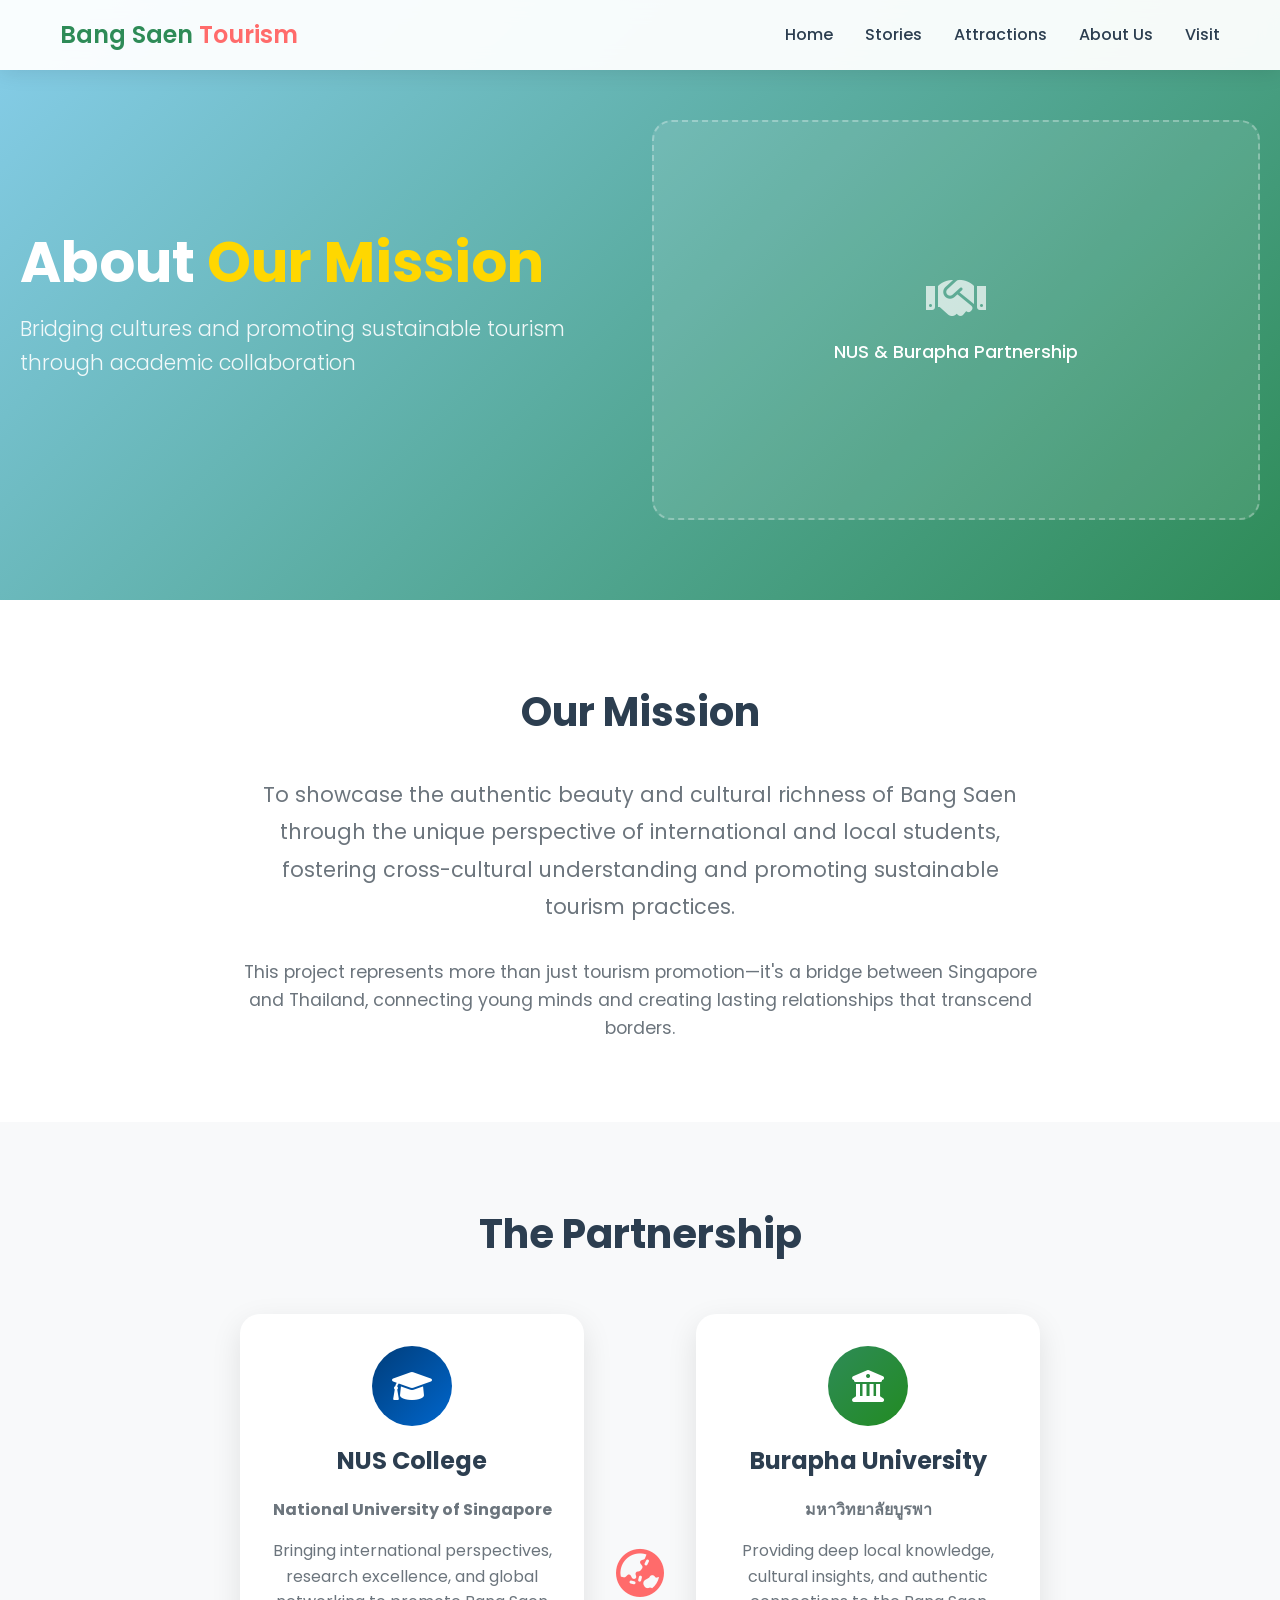
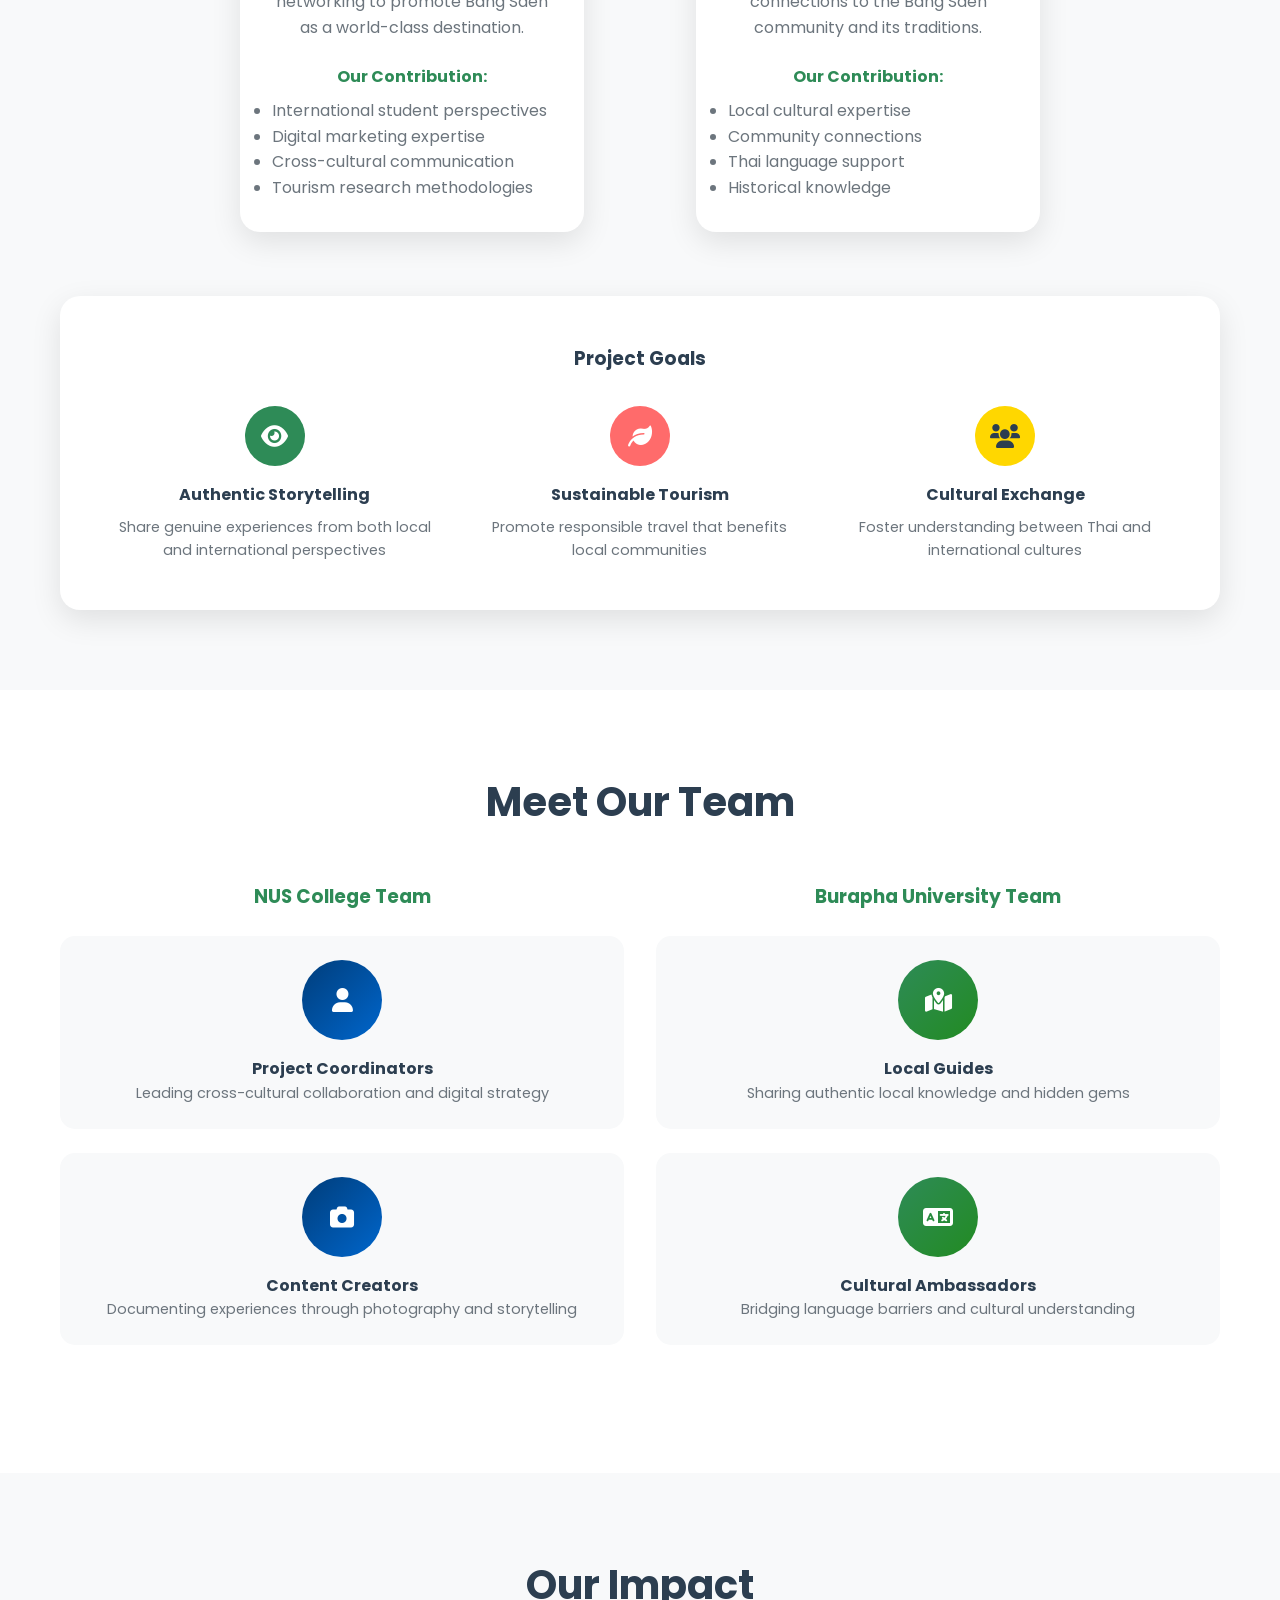
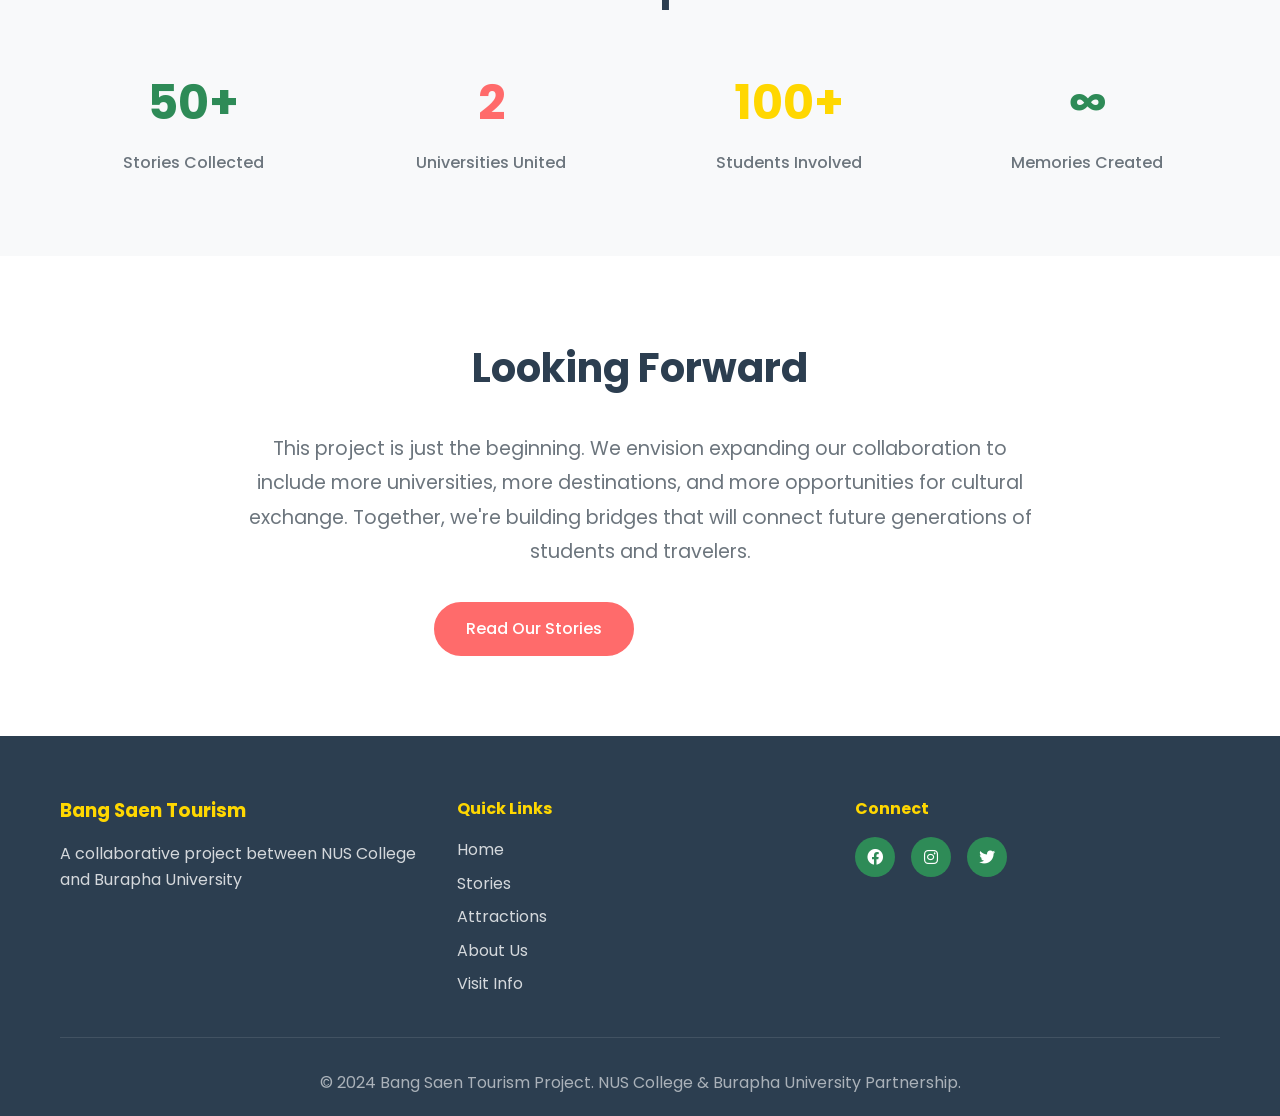
==== about.html @ aebc265e "first commit" ====
<!DOCTYPE html>
<html lang="en">
<head>
    <meta charset="UTF-8">
    <meta name="viewport" content="width=device-width, initial-scale=1.0">
    <title>About Us - Bang Saen Tourism</title>
    <link rel="stylesheet" href="styles.css">
    <link href="https://fonts.googleapis.com/css2?family=Poppins:wght@300;400;500;600;700&display=swap" rel="stylesheet">
    <link rel="stylesheet" href="https://cdnjs.cloudflare.com/ajax/libs/font-awesome/6.0.0/css/all.min.css">
</head>
<body>
    <!-- Navigation -->
    <nav class="navbar">
        <div class="nav-container">
            <div class="nav-logo">
                <h2>Bang Saen <span class="highlight">Tourism</span></h2>
            </div>
            <div class="nav-menu" id="nav-menu">
                <a href="index.html" class="nav-link">Home</a>
                <a href="stories.html" class="nav-link">Stories</a>
                <a href="attractions.html" class="nav-link">Attractions</a>
                <a href="about.html" class="nav-link">About Us</a>
                <a href="contact.html" class="nav-link">Visit</a>
            </div>
            <div class="hamburger" id="hamburger">
                <span class="bar"></span>
                <span class="bar"></span>
                <span class="bar"></span>
            </div>
        </div>
    </nav>

    <!-- About Header -->
    <section class="hero" style="min-height: 60vh; padding-top: 120px;">
        <div class="hero-content">
            <h1>About <span class="highlight">Our Mission</span></h1>
            <p class="hero-subtitle">Bridging cultures and promoting sustainable tourism through academic collaboration</p>
        </div>
        <div class="hero-image">
            <div class="placeholder-image hero-placeholder">
                <i class="fas fa-handshake"></i>
                <p>NUS & Burapha Partnership</p>
            </div>
        </div>
    </section>

    <!-- Mission Statement -->
    <section style="padding: 80px 0; background: var(--white);">
        <div class="container">
            <div style="text-align: center; max-width: 800px; margin: 0 auto;">
                <h2 style="font-size: 2.5rem; color: var(--text-dark); margin-bottom: 2rem;">Our Mission</h2>
                <p style="font-size: 1.3rem; color: var(--text-light); line-height: 1.8; margin-bottom: 2rem;">
                    To showcase the authentic beauty and cultural richness of Bang Saen through the unique perspective of international and local students, fostering cross-cultural understanding and promoting sustainable tourism practices.
                </p>
                <p style="font-size: 1.1rem; color: var(--text-light); line-height: 1.6;">
                    This project represents more than just tourism promotion—it's a bridge between Singapore and Thailand, connecting young minds and creating lasting relationships that transcend borders.
                </p>
            </div>
        </div>
    </section>

    <!-- Partnership Details -->
    <section style="padding: 80px 0; background: var(--light-gray);">
        <div class="container">
            <h2 style="text-align: center; font-size: 2.5rem; color: var(--text-dark); margin-bottom: 3rem;">The Partnership</h2>
            
            <div class="partnership-grid" style="margin-bottom: 4rem;">
                <div class="partnership-card">
                    <div class="university-logo" style="background: linear-gradient(135deg, #003d7a, #0066cc);">
                        <i class="fas fa-graduation-cap"></i>
                    </div>
                    <h3>NUS College</h3>
                    <p><strong>National University of Singapore</strong></p>
                    <p style="margin-top: 1rem;">Bringing international perspectives, research excellence, and global networking to promote Bang Saen as a world-class destination.</p>
                    <div style="margin-top: 1.5rem;">
                        <h4 style="color: var(--primary-color); margin-bottom: 0.5rem;">Our Contribution:</h4>
                        <ul style="text-align: left; color: var(--text-light);">
                            <li>International student perspectives</li>
                            <li>Digital marketing expertise</li>
                            <li>Cross-cultural communication</li>
                            <li>Tourism research methodologies</li>
                        </ul>
                    </div>
                </div>

                <div class="partnership-icon">
                    <i class="fas fa-globe-asia" style="color: var(--accent-color);"></i>
                </div>

                <div class="partnership-card">
                    <div class="university-logo" style="background: linear-gradient(135deg, var(--primary-color), #228B22);">
                        <i class="fas fa-university"></i>
                    </div>
                    <h3>Burapha University</h3>
                    <p><strong>มหาวิทยาลัยบูรพา</strong></p>
                    <p style="margin-top: 1rem;">Providing deep local knowledge, cultural insights, and authentic connections to the Bang Saen community and its traditions.</p>
                    <div style="margin-top: 1.5rem;">
                        <h4 style="color: var(--primary-color); margin-bottom: 0.5rem;">Our Contribution:</h4>
                        <ul style="text-align: left; color: var(--text-light);">
                            <li>Local cultural expertise</li>
                            <li>Community connections</li>
                            <li>Thai language support</li>
                            <li>Historical knowledge</li>
                        </ul>
                    </div>
                </div>
            </div>

            <!-- Project Goals -->
            <div style="background: var(--white); padding: 3rem; border-radius: 20px; box-shadow: 0 10px 30px rgba(0, 0, 0, 0.1);">
                <h3 style="text-align: center; color: var(--text-dark); margin-bottom: 2rem;">Project Goals</h3>
                <div style="display: grid; grid-template-columns: repeat(auto-fit, minmax(250px, 1fr)); gap: 2rem;">
                    <div style="text-align: center;">
                        <div style="width: 60px; height: 60px; background: var(--primary-color); border-radius: 50%; display: flex; align-items: center; justify-content: center; margin: 0 auto 1rem;">
                            <i class="fas fa-eye" style="color: white; font-size: 1.5rem;"></i>
                        </div>
                        <h4 style="color: var(--text-dark); margin-bottom: 0.5rem;">Authentic Storytelling</h4>
                        <p style="color: var(--text-light); font-size: 0.9rem;">Share genuine experiences from both local and international perspectives</p>
                    </div>
                    <div style="text-align: center;">
                        <div style="width: 60px; height: 60px; background: var(--accent-color); border-radius: 50%; display: flex; align-items: center; justify-content: center; margin: 0 auto 1rem;">
                            <i class="fas fa-leaf" style="color: white; font-size: 1.5rem;"></i>
                        </div>
                        <h4 style="color: var(--text-dark); margin-bottom: 0.5rem;">Sustainable Tourism</h4>
                        <p style="color: var(--text-light); font-size: 0.9rem;">Promote responsible travel that benefits local communities</p>
                    </div>
                    <div style="text-align: center;">
                        <div style="width: 60px; height: 60px; background: var(--secondary-color); border-radius: 50%; display: flex; align-items: center; justify-content: center; margin: 0 auto 1rem;">
                            <i class="fas fa-users" style="color: var(--text-dark); font-size: 1.5rem;"></i>
                        </div>
                        <h4 style="color: var(--text-dark); margin-bottom: 0.5rem;">Cultural Exchange</h4>
                        <p style="color: var(--text-light); font-size: 0.9rem;">Foster understanding between Thai and international cultures</p>
                    </div>
                </div>
            </div>
        </div>
    </section>

    <!-- Team Section -->
    <section style="padding: 80px 0; background: var(--white);">
        <div class="container">
            <h2 style="text-align: center; font-size: 2.5rem; color: var(--text-dark); margin-bottom: 3rem;">Meet Our Team</h2>
            
            <div style="display: grid; grid-template-columns: repeat(auto-fit, minmax(280px, 1fr)); gap: 2rem; margin-bottom: 3rem;">
                <!-- NUS Team -->
                <div style="text-align: center;">
                    <h3 style="color: var(--primary-color); margin-bottom: 1.5rem;">NUS College Team</h3>
                    <div style="display: grid; gap: 1.5rem;">
                        <div style="background: var(--light-gray); padding: 1.5rem; border-radius: 15px;">
                            <div style="width: 80px; height: 80px; background: linear-gradient(135deg, #003d7a, #0066cc); border-radius: 50%; display: flex; align-items: center; justify-content: center; margin: 0 auto 1rem;">
                                <i class="fas fa-user" style="color: white; font-size: 1.5rem;"></i>
                            </div>
                            <h4 style="color: var(--text-dark);">Project Coordinators</h4>
                            <p style="color: var(--text-light); font-size: 0.9rem;">Leading cross-cultural collaboration and digital strategy</p>
                        </div>
                        <div style="background: var(--light-gray); padding: 1.5rem; border-radius: 15px;">
                            <div style="width: 80px; height: 80px; background: linear-gradient(135deg, #003d7a, #0066cc); border-radius: 50%; display: flex; align-items: center; justify-content: center; margin: 0 auto 1rem;">
                                <i class="fas fa-camera" style="color: white; font-size: 1.5rem;"></i>
                            </div>
                            <h4 style="color: var(--text-dark);">Content Creators</h4>
                            <p style="color: var(--text-light); font-size: 0.9rem;">Documenting experiences through photography and storytelling</p>
                        </div>
                    </div>
                </div>

                <!-- Burapha Team -->
                <div style="text-align: center;">
                    <h3 style="color: var(--primary-color); margin-bottom: 1.5rem;">Burapha University Team</h3>
                    <div style="display: grid; gap: 1.5rem;">
                        <div style="background: var(--light-gray); padding: 1.5rem; border-radius: 15px;">
                            <div style="width: 80px; height: 80px; background: linear-gradient(135deg, var(--primary-color), #228B22); border-radius: 50%; display: flex; align-items: center; justify-content: center; margin: 0 auto 1rem;">
                                <i class="fas fa-map-marked-alt" style="color: white; font-size: 1.5rem;"></i>
                            </div>
                            <h4 style="color: var(--text-dark);">Local Guides</h4>
                            <p style="color: var(--text-light); font-size: 0.9rem;">Sharing authentic local knowledge and hidden gems</p>
                        </div>
                        <div style="background: var(--light-gray); padding: 1.5rem; border-radius: 15px;">
                            <div style="width: 80px; height: 80px; background: linear-gradient(135deg, var(--primary-color), #228B22); border-radius: 50%; display: flex; align-items: center; justify-content: center; margin: 0 auto 1rem;">
                                <i class="fas fa-language" style="color: white; font-size: 1.5rem;"></i>
                            </div>
                            <h4 style="color: var(--text-dark);">Cultural Ambassadors</h4>
                            <p style="color: var(--text-light); font-size: 0.9rem;">Bridging language barriers and cultural understanding</p>
                        </div>
                    </div>
                </div>
            </div>
        </div>
    </section>

    <!-- Impact Section -->
    <section style="padding: 80px 0; background: var(--light-gray);">
        <div class="container">
            <h2 style="text-align: center; font-size: 2.5rem; color: var(--text-dark); margin-bottom: 3rem;">Our Impact</h2>
            
            <div style="display: grid; grid-template-columns: repeat(auto-fit, minmax(200px, 1fr)); gap: 2rem; text-align: center;">
                <div>
                    <div style="font-size: 3rem; color: var(--primary-color); font-weight: 700; margin-bottom: 0.5rem;">50+</div>
                    <p style="color: var(--text-light); font-weight: 500;">Stories Collected</p>
                </div>
                <div>
                    <div style="font-size: 3rem; color: var(--accent-color); font-weight: 700; margin-bottom: 0.5rem;">2</div>
                    <p style="color: var(--text-light); font-weight: 500;">Universities United</p>
                </div>
                <div>
                    <div style="font-size: 3rem; color: var(--secondary-color); font-weight: 700; margin-bottom: 0.5rem;">100+</div>
                    <p style="color: var(--text-light); font-weight: 500;">Students Involved</p>
                </div>
                <div>
                    <div style="font-size: 3rem; color: var(--primary-color); font-weight: 700; margin-bottom: 0.5rem;">∞</div>
                    <p style="color: var(--text-light); font-weight: 500;">Memories Created</p>
                </div>
            </div>
        </div>
    </section>

    <!-- Future Vision -->
    <section style="padding: 80px 0; background: var(--white);">
        <div class="container">
            <div style="text-align: center; max-width: 800px; margin: 0 auto;">
                <h2 style="font-size: 2.5rem; color: var(--text-dark); margin-bottom: 2rem;">Looking Forward</h2>
                <p style="font-size: 1.2rem; color: var(--text-light); line-height: 1.8; margin-bottom: 2rem;">
                    This project is just the beginning. We envision expanding our collaboration to include more universities, more destinations, and more opportunities for cultural exchange. Together, we're building bridges that will connect future generations of students and travelers.
                </p>
                <div style="display: flex; justify-content: center; gap: 1rem; flex-wrap: wrap;">
                    <a href="stories.html" class="btn btn-primary">Read Our Stories</a>
                    <a href="contact.html" class="btn btn-secondary">Join Our Mission</a>
                </div>
            </div>
        </div>
    </section>

    <!-- Footer -->
    <footer class="footer">
        <div class="container">
            <div class="footer-content">
                <div class="footer-section">
                    <h3>Bang Saen Tourism</h3>
                    <p>A collaborative project between NUS College and Burapha University</p>
                </div>
                <div class="footer-section">
                    <h4>Quick Links</h4>
                    <ul>
                        <li><a href="index.html">Home</a></li>
                        <li><a href="stories.html">Stories</a></li>
                        <li><a href="attractions.html">Attractions</a></li>
                        <li><a href="about.html">About Us</a></li>
                        <li><a href="contact.html">Visit Info</a></li>
                    </ul>
                </div>
                <div class="footer-section">
                    <h4>Connect</h4>
                    <div class="social-links">
                        <a href="#"><i class="fab fa-facebook"></i></a>
                        <a href="#"><i class="fab fa-instagram"></i></a>
                        <a href="#"><i class="fab fa-twitter"></i></a>
                    </div>
                </div>
            </div>
            <div class="footer-bottom">
                <p>&copy; 2024 Bang Saen Tourism Project. NUS College & Burapha University Partnership.</p>
            </div>
        </div>
    </footer>

    <script src="script.js"></script>
</body>
</html>
---- styles.css ----
/* Reset and Base Styles */
* {
    margin: 0;
    padding: 0;
    box-sizing: border-box;
}

body {
    font-family: 'Poppins', sans-serif;
    line-height: 1.6;
    color: #333;
    overflow-x: hidden;
}

.container {
    max-width: 1200px;
    margin: 0 auto;
    padding: 0 20px;
}

/* Color Scheme - Thai/Beach Inspired */
:root {
    --primary-color: #2E8B57; /* Sea Green */
    --secondary-color: #FFD700; /* Golden Sand */
    --accent-color: #FF6B6B; /* Coral */
    --dark-blue: #1e3a8a; /* Deep Ocean */
    --light-blue: #87CEEB; /* Sky Blue */
    --white: #ffffff;
    --light-gray: #f8f9fa;
    --text-dark: #2c3e50;
    --text-light: #6c757d;
}

/* Navigation */
.navbar {
    position: fixed;
    top: 0;
    width: 100%;
    background: rgba(255, 255, 255, 0.95);
    backdrop-filter: blur(10px);
    z-index: 1000;
    padding: 1rem 0;
    box-shadow: 0 2px 20px rgba(0, 0, 0, 0.1);
}

.nav-container {
    max-width: 1200px;
    margin: 0 auto;
    padding: 0 20px;
    display: flex;
    justify-content: space-between;
    align-items: center;
}

.nav-logo h2 {
    color: var(--primary-color);
    font-weight: 600;
}

.nav-logo .highlight {
    color: var(--accent-color);
}

.nav-menu {
    display: flex;
    gap: 2rem;
}

.nav-link {
    text-decoration: none;
    color: var(--text-dark);
    font-weight: 500;
    transition: color 0.3s ease;
    position: relative;
}

.nav-link:hover {
    color: var(--primary-color);
}

.nav-link::after {
    content: '';
    position: absolute;
    width: 0;
    height: 2px;
    bottom: -5px;
    left: 0;
    background-color: var(--primary-color);
    transition: width 0.3s ease;
}

.nav-link:hover::after {
    width: 100%;
}

.hamburger {
    display: none;
    flex-direction: column;
    cursor: pointer;
}

.bar {
    width: 25px;
    height: 3px;
    background-color: var(--text-dark);
    margin: 3px 0;
    transition: 0.3s;
}

/* Hero Section */
.hero {
    min-height: 100vh;
    display: flex;
    align-items: center;
    padding: 120px 20px 80px;
    background: linear-gradient(135deg, var(--light-blue) 0%, var(--primary-color) 100%);
}

.hero-content {
    flex: 1;
    max-width: 600px;
}

.hero h1 {
    font-size: 3.5rem;
    font-weight: 700;
    color: var(--white);
    margin-bottom: 1rem;
    line-height: 1.2;
}

.hero .highlight {
    color: var(--secondary-color);
}

.hero-subtitle {
    font-size: 1.3rem;
    color: rgba(255, 255, 255, 0.9);
    margin-bottom: 2rem;
    font-weight: 300;
}

.hero-buttons {
    display: flex;
    gap: 1rem;
    flex-wrap: wrap;
}

.btn {
    padding: 12px 30px;
    border-radius: 50px;
    text-decoration: none;
    font-weight: 500;
    transition: all 0.3s ease;
    display: inline-block;
    text-align: center;
}

.btn-primary {
    background-color: var(--accent-color);
    color: var(--white);
    border: 2px solid var(--accent-color);
}

.btn-primary:hover {
    background-color: transparent;
    color: var(--accent-color);
    transform: translateY(-2px);
    box-shadow: 0 8px 25px rgba(255, 107, 107, 0.3);
}

.btn-secondary {
    background-color: transparent;
    color: var(--white);
    border: 2px solid var(--white);
}

.btn-secondary:hover {
    background-color: var(--white);
    color: var(--primary-color);
    transform: translateY(-2px);
    box-shadow: 0 8px 25px rgba(255, 255, 255, 0.3);
}

.hero-image {
    flex: 1;
    display: flex;
    justify-content: center;
    align-items: center;
    margin-left: 2rem;
}

.placeholder-image {
    width: 100%;
    height: 300px;
    background: rgba(255, 255, 255, 0.1);
    border-radius: 20px;
    display: flex;
    flex-direction: column;
    align-items: center;
    justify-content: center;
    color: var(--white);
    border: 2px dashed rgba(255, 255, 255, 0.3);
    transition: all 0.3s ease;
}

.hero-placeholder {
    height: 400px;
}

.placeholder-image:hover {
    background: rgba(255, 255, 255, 0.2);
    transform: scale(1.02);
}

.placeholder-image i {
    font-size: 3rem;
    margin-bottom: 1rem;
    opacity: 0.7;
}

.placeholder-image p {
    font-size: 1.1rem;
    font-weight: 500;
}

/* Partnership Section */
.partnership {
    padding: 80px 0;
    background: var(--light-gray);
}

.partnership h2 {
    text-align: center;
    font-size: 2.5rem;
    color: var(--text-dark);
    margin-bottom: 1rem;
}

.section-subtitle {
    text-align: center;
    font-size: 1.2rem;
    color: var(--text-light);
    margin-bottom: 3rem;
}

.partnership-grid {
    display: grid;
    grid-template-columns: 1fr auto 1fr;
    gap: 2rem;
    align-items: center;
    max-width: 800px;
    margin: 0 auto;
}

.partnership-card {
    background: var(--white);
    padding: 2rem;
    border-radius: 20px;
    text-align: center;
    box-shadow: 0 10px 30px rgba(0, 0, 0, 0.1);
    transition: transform 0.3s ease;
}

.partnership-card:hover {
    transform: translateY(-5px);
}

.university-logo {
    width: 80px;
    height: 80px;
    background: linear-gradient(135deg, var(--primary-color), var(--light-blue));
    border-radius: 50%;
    display: flex;
    align-items: center;
    justify-content: center;
    margin: 0 auto 1rem;
}

.university-logo i {
    font-size: 2rem;
    color: var(--white);
}

.partnership-card h3 {
    font-size: 1.5rem;
    color: var(--text-dark);
    margin-bottom: 1rem;
}

.partnership-card p {
    color: var(--text-light);
    line-height: 1.6;
}

.partnership-icon {
    display: flex;
    justify-content: center;
    align-items: center;
}

.partnership-icon i {
    font-size: 3rem;
    color: var(--primary-color);
}

/* Preview Section */
.preview {
    padding: 80px 0;
    background: var(--white);
}

.preview h2 {
    text-align: center;
    font-size: 2.5rem;
    color: var(--text-dark);
    margin-bottom: 3rem;
}

.preview-grid {
    display: grid;
    grid-template-columns: repeat(auto-fit, minmax(300px, 1fr));
    gap: 2rem;
}

.preview-card {
    text-align: center;
    padding: 2rem;
    border-radius: 20px;
    transition: transform 0.3s ease;
}

.preview-card:hover {
    transform: translateY(-5px);
}

.preview-card .placeholder-image {
    width: 100%;
    height: 200px;
    background: linear-gradient(135deg, var(--primary-color), var(--light-blue));
    color: var(--white);
    margin-bottom: 1.5rem;
}

.preview-card h3 {
    font-size: 1.5rem;
    color: var(--text-dark);
    margin-bottom: 1rem;
}

.preview-card p {
    color: var(--text-light);
    line-height: 1.6;
}

/* CTA Section */
.cta {
    padding: 80px 0;
    background: linear-gradient(135deg, var(--dark-blue), var(--primary-color));
    text-align: center;
    color: var(--white);
}

.cta h2 {
    font-size: 2.5rem;
    margin-bottom: 1rem;
}

.cta p {
    font-size: 1.2rem;
    margin-bottom: 2rem;
    opacity: 0.9;
}

/* Footer */
.footer {
    background: var(--text-dark);
    color: var(--white);
    padding: 60px 0 20px;
}

.footer-content {
    display: grid;
    grid-template-columns: repeat(auto-fit, minmax(250px, 1fr));
    gap: 2rem;
    margin-bottom: 2rem;
}

.footer-section h3,
.footer-section h4 {
    margin-bottom: 1rem;
    color: var(--secondary-color);
}

.footer-section p {
    color: rgba(255, 255, 255, 0.8);
    line-height: 1.6;
}

.footer-section ul {
    list-style: none;
}

.footer-section ul li {
    margin-bottom: 0.5rem;
}

.footer-section ul li a {
    color: rgba(255, 255, 255, 0.8);
    text-decoration: none;
    transition: color 0.3s ease;
}

.footer-section ul li a:hover {
    color: var(--secondary-color);
}

.social-links {
    display: flex;
    gap: 1rem;
}

.social-links a {
    width: 40px;
    height: 40px;
    background: var(--primary-color);
    color: var(--white);
    display: flex;
    align-items: center;
    justify-content: center;
    border-radius: 50%;
    text-decoration: none;
    transition: all 0.3s ease;
}

.social-links a:hover {
    background: var(--secondary-color);
    transform: translateY(-2px);
}

.footer-bottom {
    border-top: 1px solid rgba(255, 255, 255, 0.1);
    padding-top: 2rem;
    text-align: center;
    color: rgba(255, 255, 255, 0.6);
}

/* Responsive Design */
@media (max-width: 768px) {
    .hamburger {
        display: flex;
    }

    .nav-menu {
        position: fixed;
        left: -100%;
        top: 70px;
        flex-direction: column;
        background-color: var(--white);
        width: 100%;
        text-align: center;
        transition: 0.3s;
        box-shadow: 0 10px 27px rgba(0, 0, 0, 0.05);
        padding: 2rem 0;
    }

    .nav-menu.active {
        left: 0;
    }

    .hero {
        flex-direction: column;
        text-align: center;
        padding: 120px 20px 60px;
    }

    .hero h1 {
        font-size: 2.5rem;
    }

    .hero-image {
        margin-left: 0;
        margin-top: 2rem;
        width: 100%;
    }

    .partnership-grid {
        grid-template-columns: 1fr;
        gap: 2rem;
    }

    .partnership-icon {
        order: -1;
    }

    .preview-grid {
        grid-template-columns: 1fr;
    }

    .hero-buttons {
        justify-content: center;
    }
}

@media (max-width: 480px) {
    .hero h1 {
        font-size: 2rem;
    }

    .hero-subtitle {
        font-size: 1.1rem;
    }

    .btn {
        padding: 10px 25px;
        font-size: 0.9rem;
    }

    .partnership-card,
    .preview-card {
        padding: 1.5rem;
    }
}

/* Animation Classes */
.fade-in {
    opacity: 0;
    transform: translateY(30px);
    transition: all 0.6s ease;
}

.fade-in.visible {
    opacity: 1;
    transform: translateY(0);
}

/* Story Grid Styles (for stories page) */
.story-grid {
    display: grid;
    grid-template-columns: repeat(auto-fit, minmax(350px, 1fr));
    gap: 2rem;
    padding: 2rem 0;
}

.story-card {
    background: var(--white);
    border-radius: 20px;
    overflow: hidden;
    box-shadow: 0 10px 30px rgba(0, 0, 0, 0.1);
    transition: all 0.3s ease;
}

.story-card:hover {
    transform: translateY(-10px);
    box-shadow: 0 20px 40px rgba(0, 0, 0, 0.15);
}

.story-image {
    width: 100%;
    height: 250px;
    background: linear-gradient(135deg, var(--primary-color), var(--light-blue));
    display: flex;
    align-items: center;
    justify-content: center;
    color: var(--white);
    position: relative;
    overflow: hidden;
}

.story-image i {
    font-size: 3rem;
    opacity: 0.7;
}

.story-content {
    padding: 1.5rem;
}

.story-title {
    font-size: 1.3rem;
    font-weight: 600;
    color: var(--text-dark);
    margin-bottom: 0.5rem;
}

.story-author {
    font-size: 0.9rem;
    color: var(--primary-color);
    margin-bottom: 1rem;
    font-weight: 500;
}

.story-excerpt {
    color: var(--text-light);
    line-height: 1.6;
    margin-bottom: 1rem;
}

.story-tags {
    display: flex;
    flex-wrap: wrap;
    gap: 0.5rem;
}

.tag {
    background: var(--light-gray);
    color: var(--text-dark);
    padding: 0.3rem 0.8rem;
    border-radius: 15px;
    font-size: 0.8rem;
    font-weight: 500;
}

.tag:hover {
    background: var(--primary-color);
    color: var(--white);
}
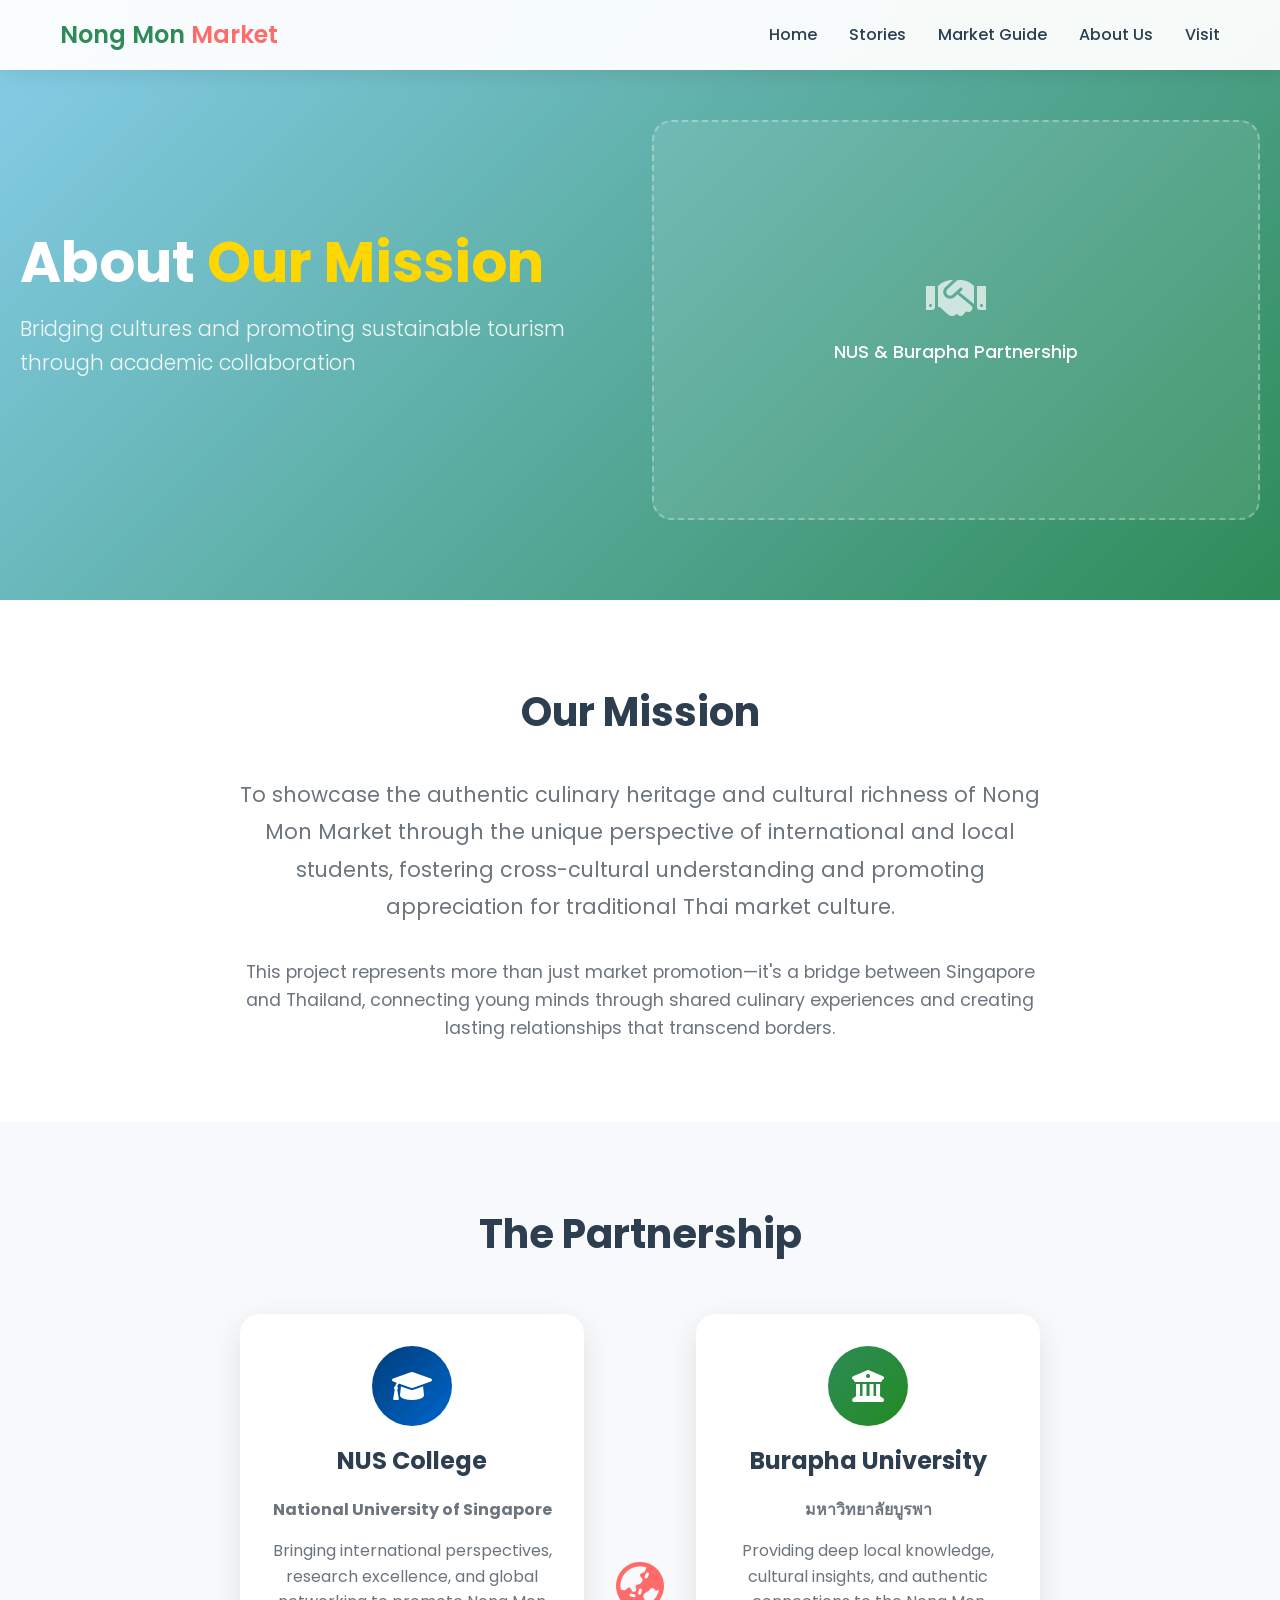
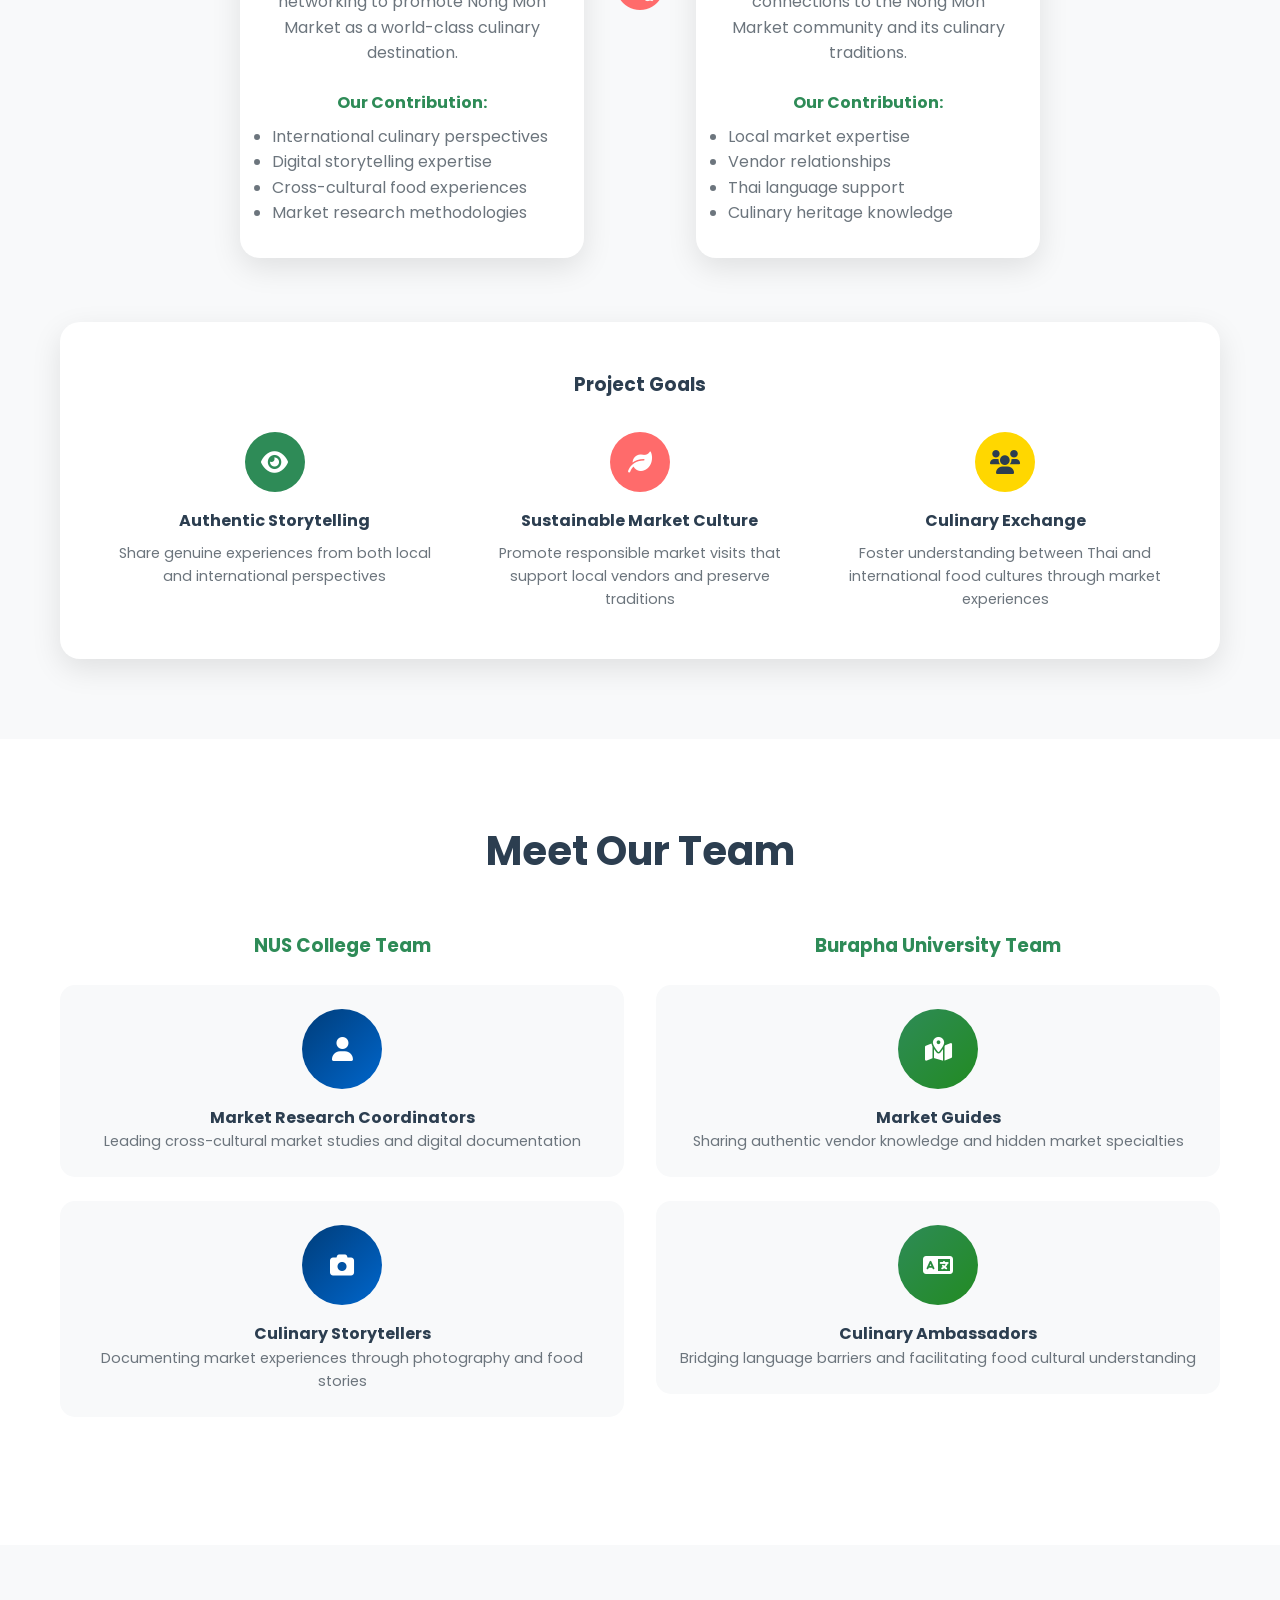
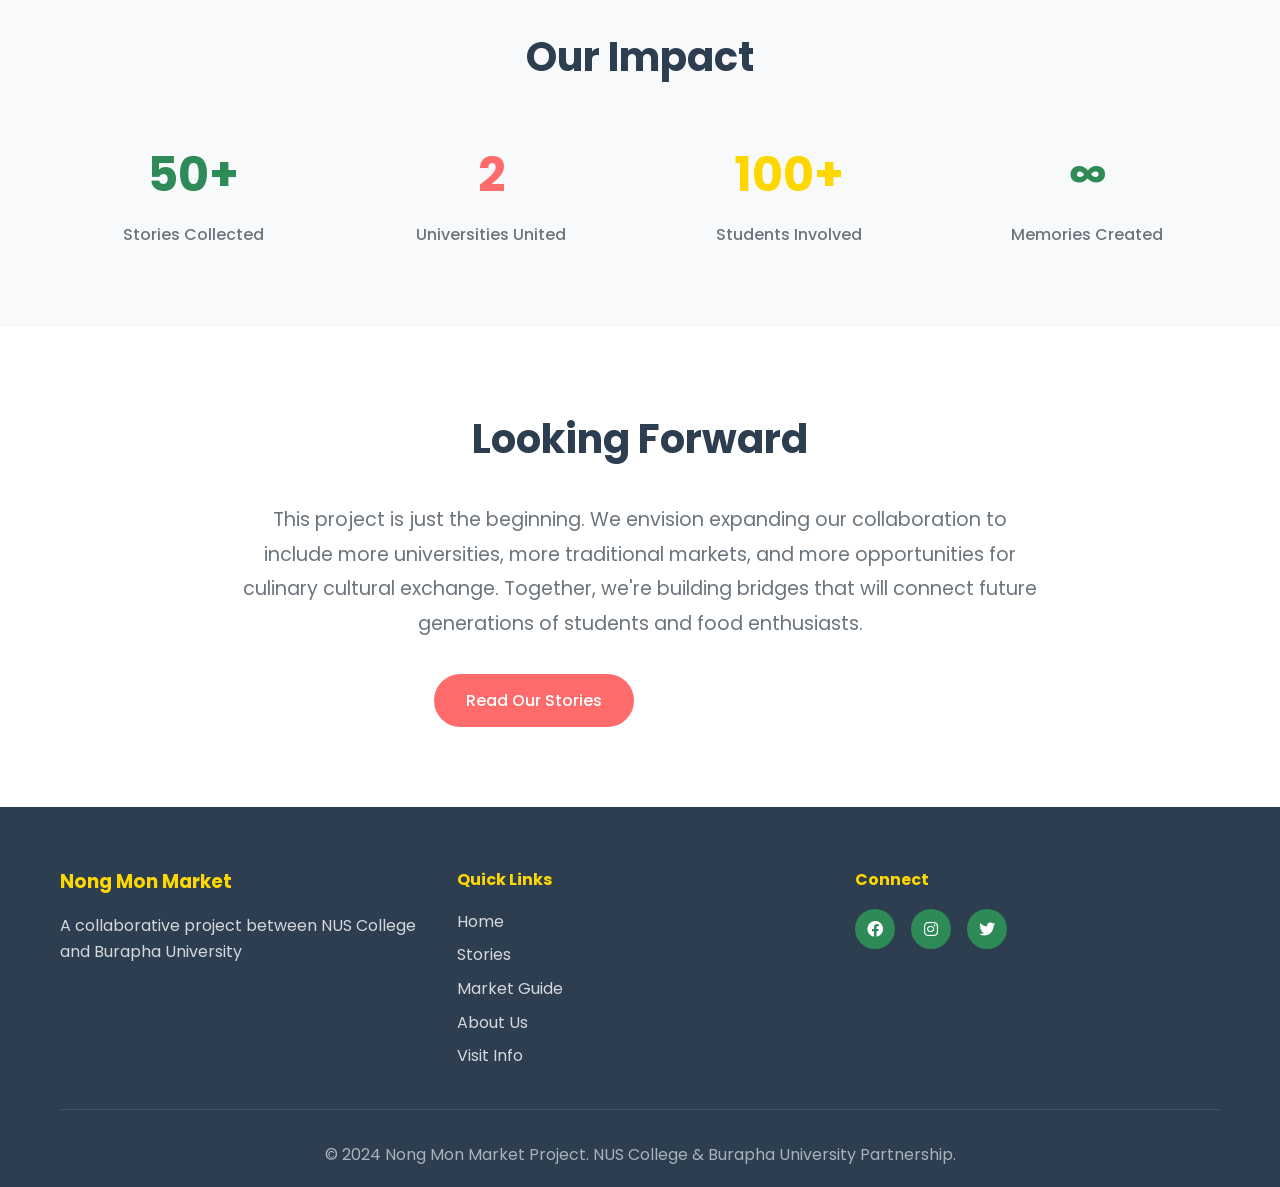
==== commit d4ef3ca9: "nongmon" ====
--- a/about.html
+++ b/about.html
@@ -3,7 +3,7 @@
 <head>
     <meta charset="UTF-8">
     <meta name="viewport" content="width=device-width, initial-scale=1.0">
-    <title>About Us - Bang Saen Tourism</title>
+    <title>About Us - Nong Mon Market</title>
     <link rel="stylesheet" href="styles.css">
     <link href="https://fonts.googleapis.com/css2?family=Poppins:wght@300;400;500;600;700&display=swap" rel="stylesheet">
     <link rel="stylesheet" href="https://cdnjs.cloudflare.com/ajax/libs/font-awesome/6.0.0/css/all.min.css">
@@ -13,12 +13,12 @@
     <nav class="navbar">
         <div class="nav-container">
             <div class="nav-logo">
-                <h2>Bang Saen <span class="highlight">Tourism</span></h2>
+                <h2>Nong Mon <span class="highlight">Market</span></h2>
             </div>
             <div class="nav-menu" id="nav-menu">
                 <a href="index.html" class="nav-link">Home</a>
                 <a href="stories.html" class="nav-link">Stories</a>
-                <a href="attractions.html" class="nav-link">Attractions</a>
+                <a href="attractions.html" class="nav-link">Market Guide</a>
                 <a href="about.html" class="nav-link">About Us</a>
                 <a href="contact.html" class="nav-link">Visit</a>
             </div>
@@ -50,10 +50,10 @@
             <div style="text-align: center; max-width: 800px; margin: 0 auto;">
                 <h2 style="font-size: 2.5rem; color: var(--text-dark); margin-bottom: 2rem;">Our Mission</h2>
                 <p style="font-size: 1.3rem; color: var(--text-light); line-height: 1.8; margin-bottom: 2rem;">
-                    To showcase the authentic beauty and cultural richness of Bang Saen through the unique perspective of international and local students, fostering cross-cultural understanding and promoting sustainable tourism practices.
+                    To showcase the authentic culinary heritage and cultural richness of Nong Mon Market through the unique perspective of international and local students, fostering cross-cultural understanding and promoting appreciation for traditional Thai market culture.
                 </p>
                 <p style="font-size: 1.1rem; color: var(--text-light); line-height: 1.6;">
-                    This project represents more than just tourism promotion—it's a bridge between Singapore and Thailand, connecting young minds and creating lasting relationships that transcend borders.
+                    This project represents more than just market promotion—it's a bridge between Singapore and Thailand, connecting young minds through shared culinary experiences and creating lasting relationships that transcend borders.
                 </p>
             </div>
         </div>
@@ -71,14 +71,14 @@
                     </div>
                     <h3>NUS College</h3>
                     <p><strong>National University of Singapore</strong></p>
-                    <p style="margin-top: 1rem;">Bringing international perspectives, research excellence, and global networking to promote Bang Saen as a world-class destination.</p>
+                    <p style="margin-top: 1rem;">Bringing international perspectives, research excellence, and global networking to promote Nong Mon Market as a world-class culinary destination.</p>
                     <div style="margin-top: 1.5rem;">
                         <h4 style="color: var(--primary-color); margin-bottom: 0.5rem;">Our Contribution:</h4>
                         <ul style="text-align: left; color: var(--text-light);">
-                            <li>International student perspectives</li>
-                            <li>Digital marketing expertise</li>
-                            <li>Cross-cultural communication</li>
-                            <li>Tourism research methodologies</li>
+                            <li>International culinary perspectives</li>
+                            <li>Digital storytelling expertise</li>
+                            <li>Cross-cultural food experiences</li>
+                            <li>Market research methodologies</li>
                         </ul>
                     </div>
                 </div>
@@ -93,14 +93,14 @@
                     </div>
                     <h3>Burapha University</h3>
                     <p><strong>มหาวิทยาลัยบูรพา</strong></p>
-                    <p style="margin-top: 1rem;">Providing deep local knowledge, cultural insights, and authentic connections to the Bang Saen community and its traditions.</p>
+                    <p style="margin-top: 1rem;">Providing deep local knowledge, cultural insights, and authentic connections to the Nong Mon Market community and its culinary traditions.</p>
                     <div style="margin-top: 1.5rem;">
                         <h4 style="color: var(--primary-color); margin-bottom: 0.5rem;">Our Contribution:</h4>
                         <ul style="text-align: left; color: var(--text-light);">
-                            <li>Local cultural expertise</li>
-                            <li>Community connections</li>
+                            <li>Local market expertise</li>
+                            <li>Vendor relationships</li>
                             <li>Thai language support</li>
-                            <li>Historical knowledge</li>
+                            <li>Culinary heritage knowledge</li>
                         </ul>
                     </div>
                 </div>
@@ -121,15 +121,15 @@
                         <div style="width: 60px; height: 60px; background: var(--accent-color); border-radius: 50%; display: flex; align-items: center; justify-content: center; margin: 0 auto 1rem;">
                             <i class="fas fa-leaf" style="color: white; font-size: 1.5rem;"></i>
                         </div>
-                        <h4 style="color: var(--text-dark); margin-bottom: 0.5rem;">Sustainable Tourism</h4>
-                        <p style="color: var(--text-light); font-size: 0.9rem;">Promote responsible travel that benefits local communities</p>
+                        <h4 style="color: var(--text-dark); margin-bottom: 0.5rem;">Sustainable Market Culture</h4>
+                        <p style="color: var(--text-light); font-size: 0.9rem;">Promote responsible market visits that support local vendors and preserve traditions</p>
                     </div>
                     <div style="text-align: center;">
                         <div style="width: 60px; height: 60px; background: var(--secondary-color); border-radius: 50%; display: flex; align-items: center; justify-content: center; margin: 0 auto 1rem;">
                             <i class="fas fa-users" style="color: var(--text-dark); font-size: 1.5rem;"></i>
                         </div>
-                        <h4 style="color: var(--text-dark); margin-bottom: 0.5rem;">Cultural Exchange</h4>
-                        <p style="color: var(--text-light); font-size: 0.9rem;">Foster understanding between Thai and international cultures</p>
+                        <h4 style="color: var(--text-dark); margin-bottom: 0.5rem;">Culinary Exchange</h4>
+                        <p style="color: var(--text-light); font-size: 0.9rem;">Foster understanding between Thai and international food cultures through market experiences</p>
                     </div>
                 </div>
             </div>
@@ -150,15 +150,15 @@
                             <div style="width: 80px; height: 80px; background: linear-gradient(135deg, #003d7a, #0066cc); border-radius: 50%; display: flex; align-items: center; justify-content: center; margin: 0 auto 1rem;">
                                 <i class="fas fa-user" style="color: white; font-size: 1.5rem;"></i>
                             </div>
-                            <h4 style="color: var(--text-dark);">Project Coordinators</h4>
-                            <p style="color: var(--text-light); font-size: 0.9rem;">Leading cross-cultural collaboration and digital strategy</p>
+                            <h4 style="color: var(--text-dark);">Market Research Coordinators</h4>
+                            <p style="color: var(--text-light); font-size: 0.9rem;">Leading cross-cultural market studies and digital documentation</p>
                         </div>
                         <div style="background: var(--light-gray); padding: 1.5rem; border-radius: 15px;">
                             <div style="width: 80px; height: 80px; background: linear-gradient(135deg, #003d7a, #0066cc); border-radius: 50%; display: flex; align-items: center; justify-content: center; margin: 0 auto 1rem;">
                                 <i class="fas fa-camera" style="color: white; font-size: 1.5rem;"></i>
                             </div>
-                            <h4 style="color: var(--text-dark);">Content Creators</h4>
-                            <p style="color: var(--text-light); font-size: 0.9rem;">Documenting experiences through photography and storytelling</p>
+                            <h4 style="color: var(--text-dark);">Culinary Storytellers</h4>
+                            <p style="color: var(--text-light); font-size: 0.9rem;">Documenting market experiences through photography and food stories</p>
                         </div>
                     </div>
                 </div>
@@ -171,15 +171,15 @@
                             <div style="width: 80px; height: 80px; background: linear-gradient(135deg, var(--primary-color), #228B22); border-radius: 50%; display: flex; align-items: center; justify-content: center; margin: 0 auto 1rem;">
                                 <i class="fas fa-map-marked-alt" style="color: white; font-size: 1.5rem;"></i>
                             </div>
-                            <h4 style="color: var(--text-dark);">Local Guides</h4>
-                            <p style="color: var(--text-light); font-size: 0.9rem;">Sharing authentic local knowledge and hidden gems</p>
+                            <h4 style="color: var(--text-dark);">Market Guides</h4>
+                            <p style="color: var(--text-light); font-size: 0.9rem;">Sharing authentic vendor knowledge and hidden market specialties</p>
                         </div>
                         <div style="background: var(--light-gray); padding: 1.5rem; border-radius: 15px;">
                             <div style="width: 80px; height: 80px; background: linear-gradient(135deg, var(--primary-color), #228B22); border-radius: 50%; display: flex; align-items: center; justify-content: center; margin: 0 auto 1rem;">
                                 <i class="fas fa-language" style="color: white; font-size: 1.5rem;"></i>
                             </div>
-                            <h4 style="color: var(--text-dark);">Cultural Ambassadors</h4>
-                            <p style="color: var(--text-light); font-size: 0.9rem;">Bridging language barriers and cultural understanding</p>
+                            <h4 style="color: var(--text-dark);">Culinary Ambassadors</h4>
+                            <p style="color: var(--text-light); font-size: 0.9rem;">Bridging language barriers and facilitating food cultural understanding</p>
                         </div>
                     </div>
                 </div>
@@ -219,7 +219,7 @@
             <div style="text-align: center; max-width: 800px; margin: 0 auto;">
                 <h2 style="font-size: 2.5rem; color: var(--text-dark); margin-bottom: 2rem;">Looking Forward</h2>
                 <p style="font-size: 1.2rem; color: var(--text-light); line-height: 1.8; margin-bottom: 2rem;">
-                    This project is just the beginning. We envision expanding our collaboration to include more universities, more destinations, and more opportunities for cultural exchange. Together, we're building bridges that will connect future generations of students and travelers.
+                    This project is just the beginning. We envision expanding our collaboration to include more universities, more traditional markets, and more opportunities for culinary cultural exchange. Together, we're building bridges that will connect future generations of students and food enthusiasts.
                 </p>
                 <div style="display: flex; justify-content: center; gap: 1rem; flex-wrap: wrap;">
                     <a href="stories.html" class="btn btn-primary">Read Our Stories</a>
@@ -234,7 +234,7 @@
         <div class="container">
             <div class="footer-content">
                 <div class="footer-section">
-                    <h3>Bang Saen Tourism</h3>
+                    <h3>Nong Mon Market</h3>
                     <p>A collaborative project between NUS College and Burapha University</p>
                 </div>
                 <div class="footer-section">
@@ -242,7 +242,7 @@
                     <ul>
                         <li><a href="index.html">Home</a></li>
                         <li><a href="stories.html">Stories</a></li>
-                        <li><a href="attractions.html">Attractions</a></li>
+                        <li><a href="attractions.html">Market Guide</a></li>
                         <li><a href="about.html">About Us</a></li>
                         <li><a href="contact.html">Visit Info</a></li>
                     </ul>
@@ -257,7 +257,7 @@
                 </div>
             </div>
             <div class="footer-bottom">
-                <p>&copy; 2024 Bang Saen Tourism Project. NUS College & Burapha University Partnership.</p>
+                <p>&copy; 2024 Nong Mon Market Project. NUS College & Burapha University Partnership.</p>
             </div>
         </div>
     </footer>
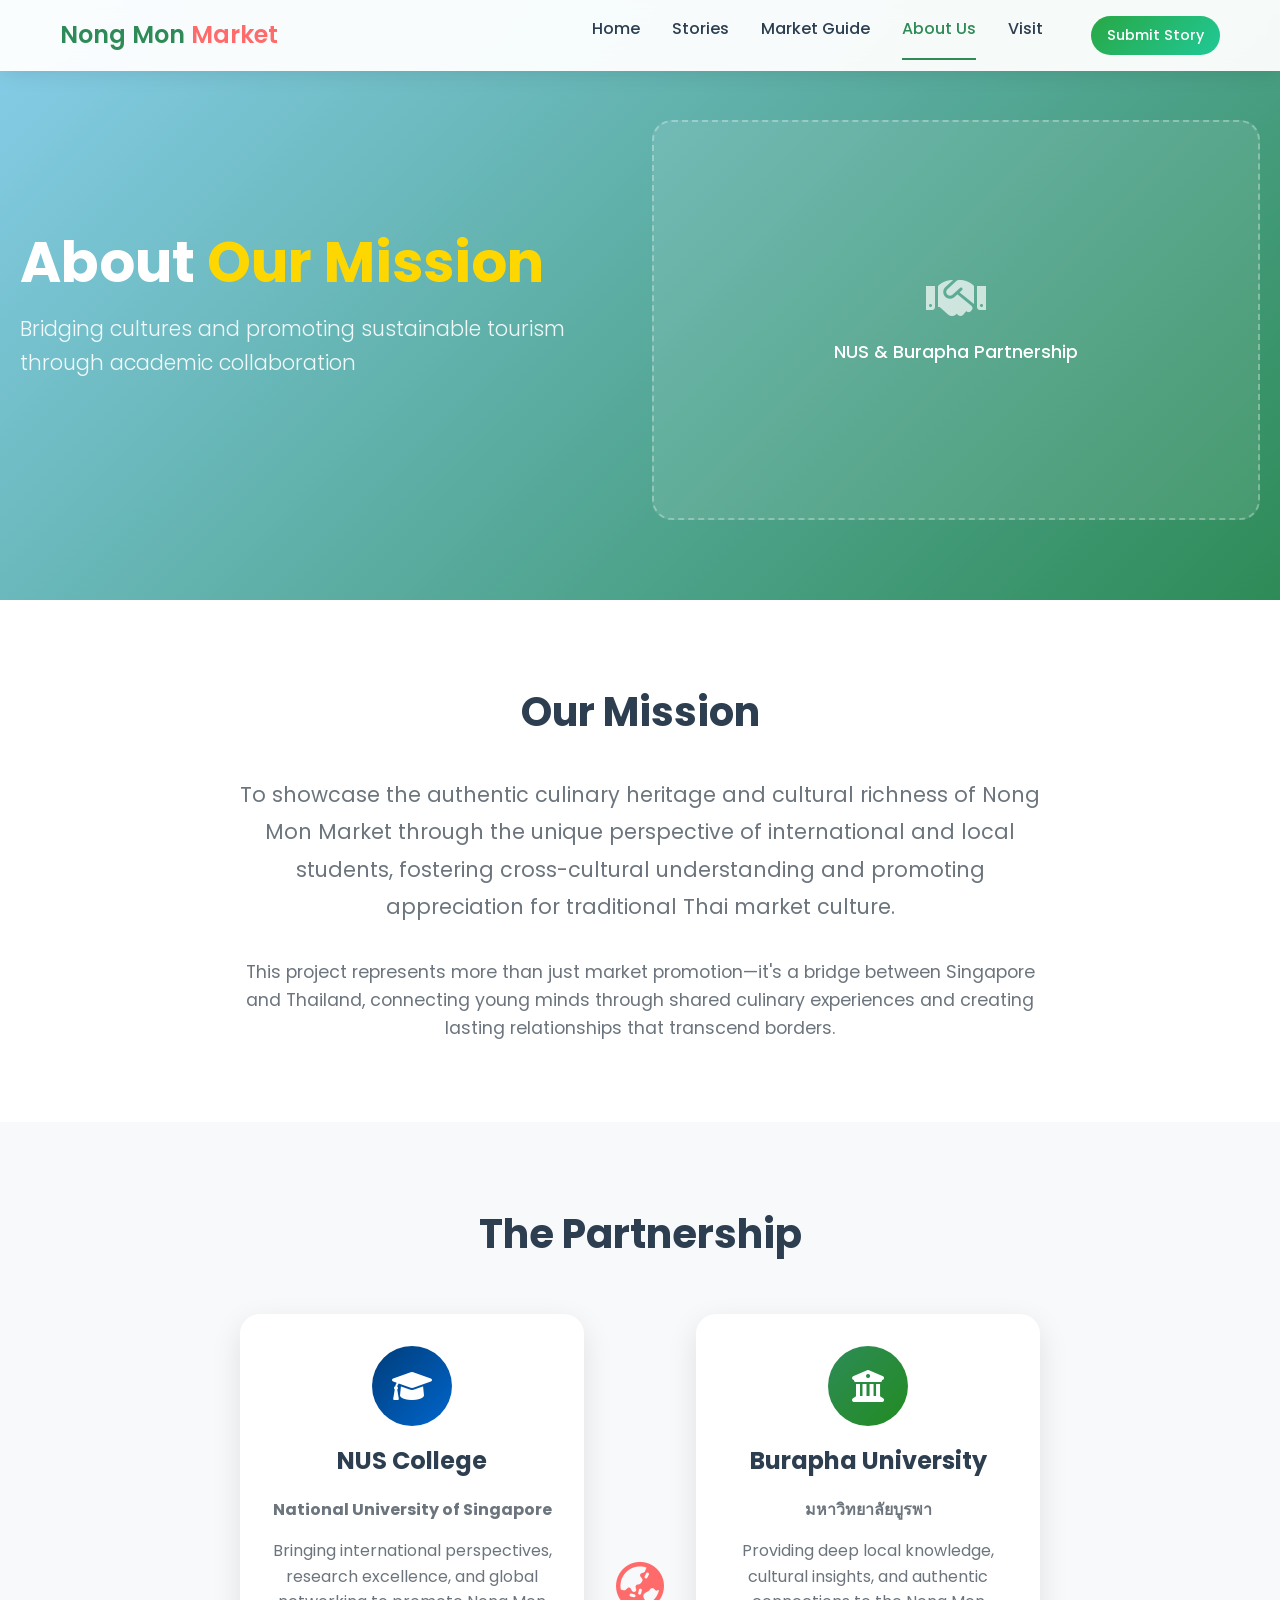
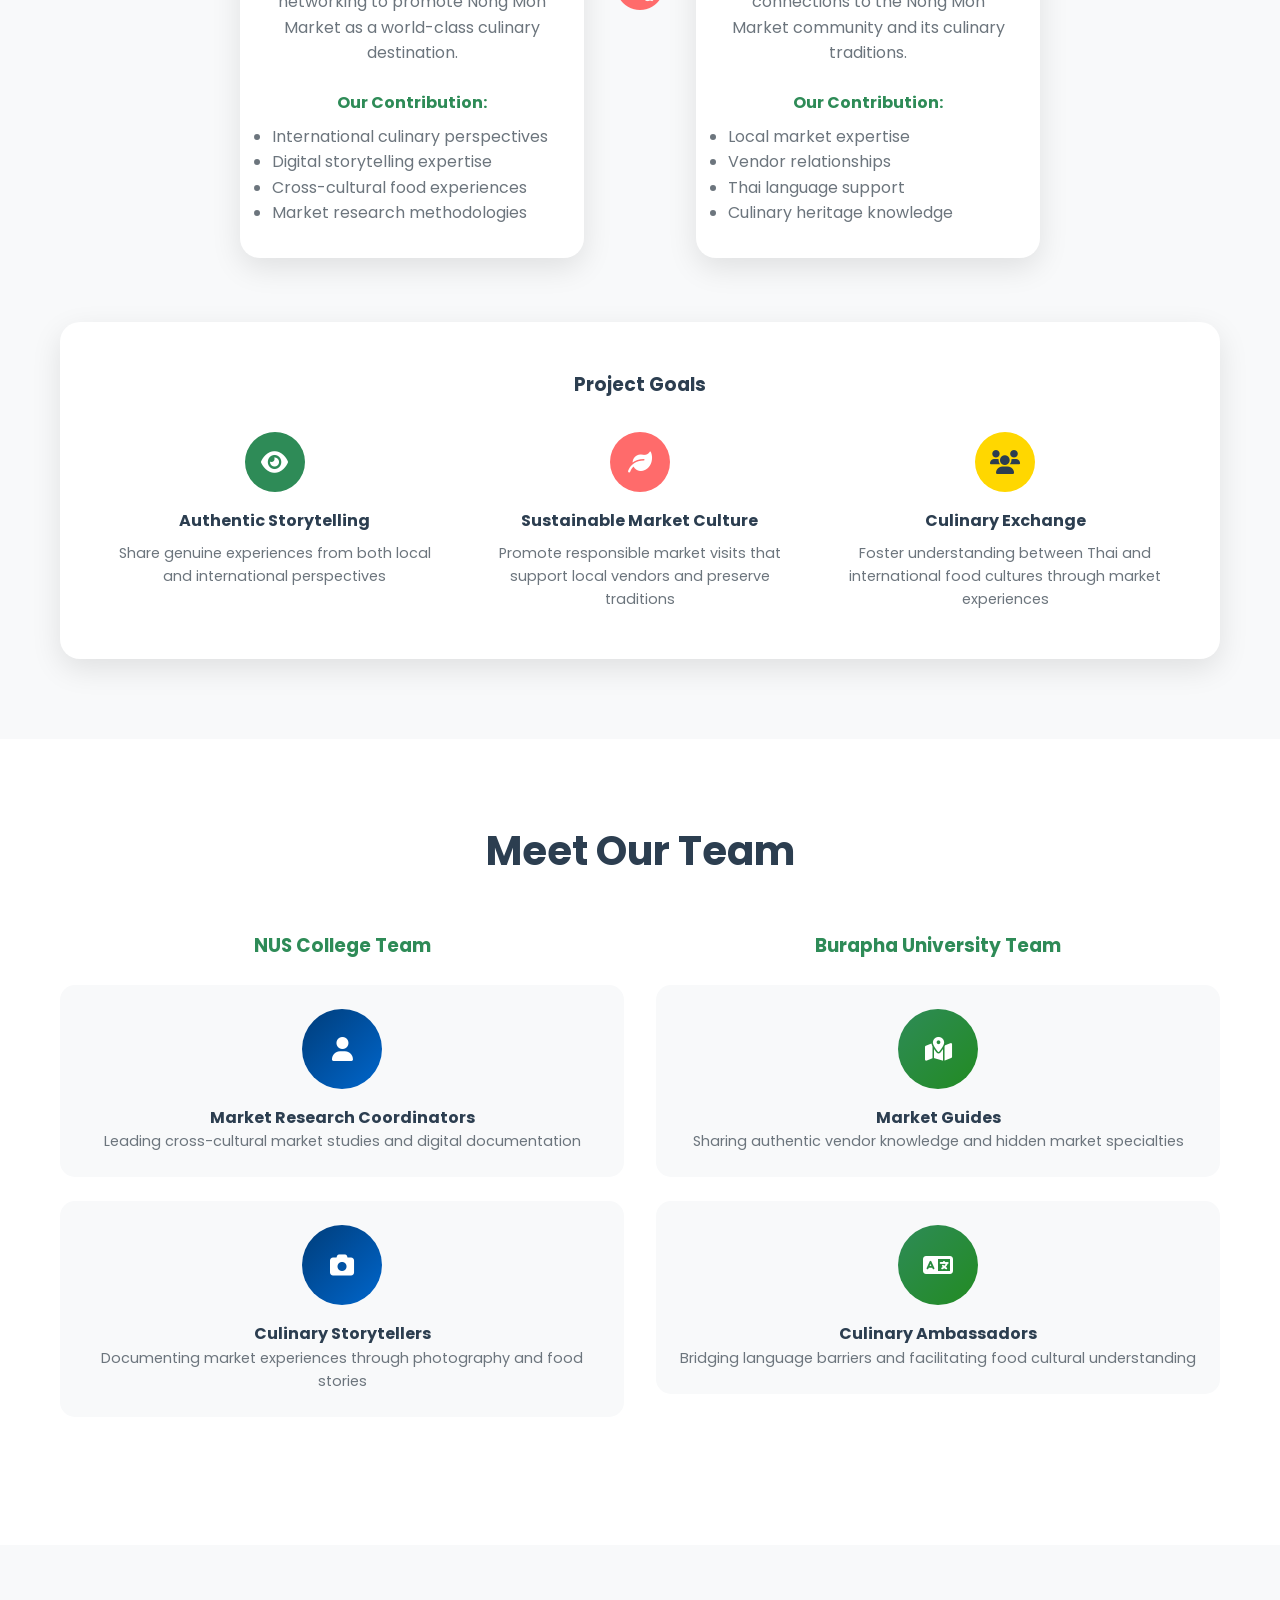
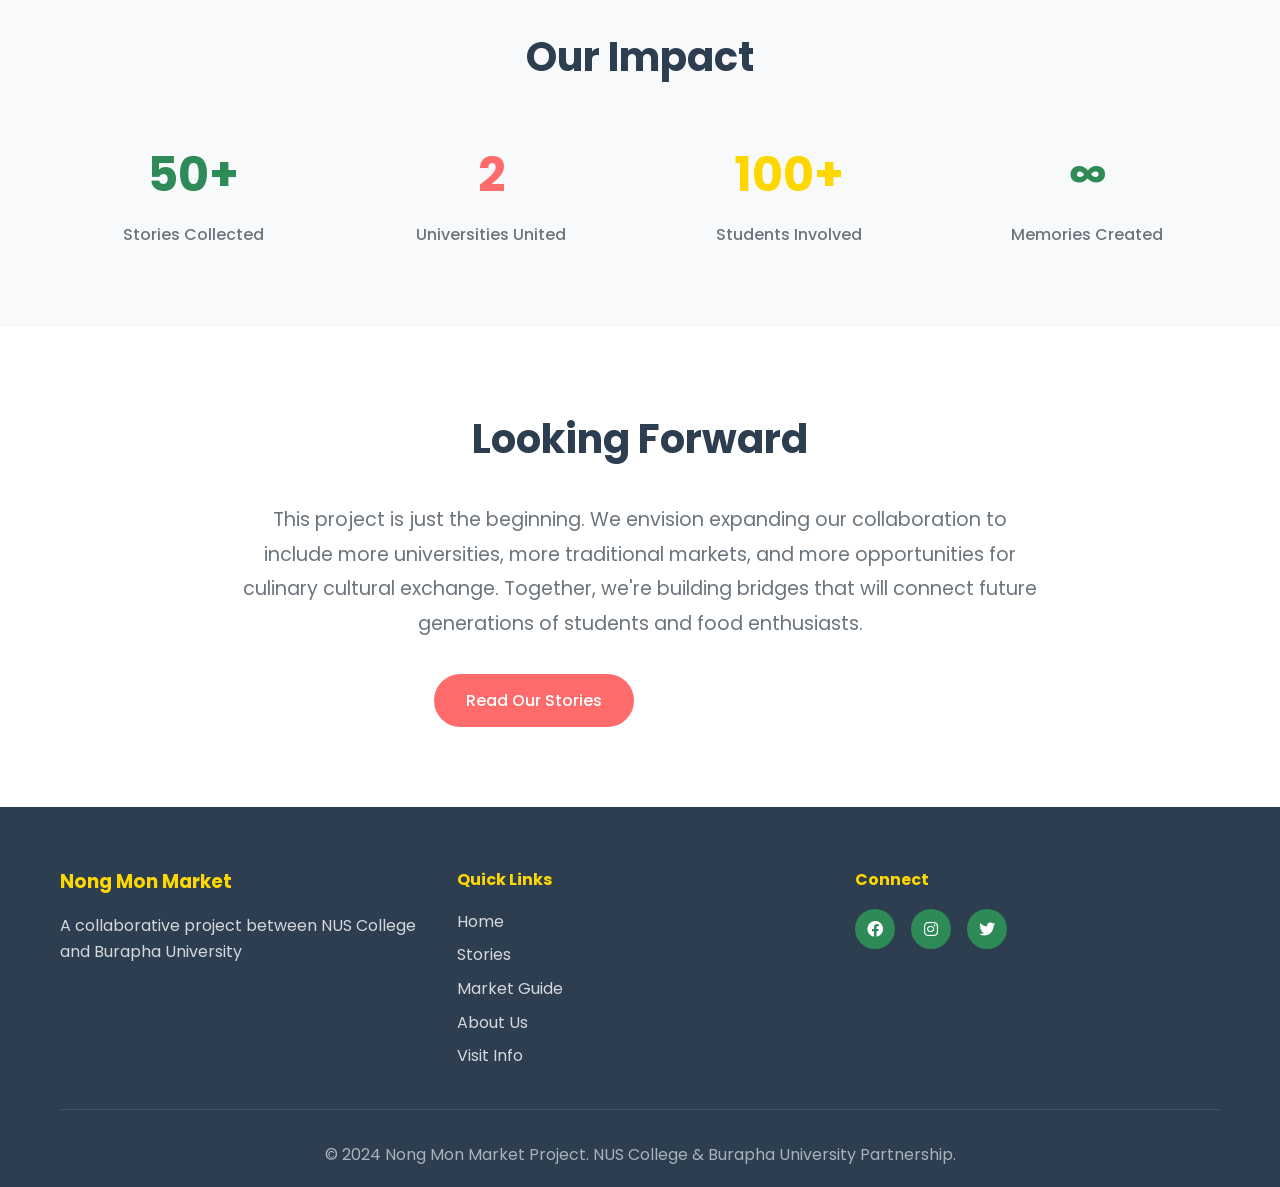
==== commit 91bd2c29: "slight refactor......?" ====
--- a/about.html
+++ b/about.html
@@ -9,26 +9,8 @@
     <link rel="stylesheet" href="https://cdnjs.cloudflare.com/ajax/libs/font-awesome/6.0.0/css/all.min.css">
 </head>
 <body>
-    <!-- Navigation -->
-    <nav class="navbar">
-        <div class="nav-container">
-            <div class="nav-logo">
-                <h2>Nong Mon <span class="highlight">Market</span></h2>
-            </div>
-            <div class="nav-menu" id="nav-menu">
-                <a href="index.html" class="nav-link">Home</a>
-                <a href="stories.html" class="nav-link">Stories</a>
-                <a href="attractions.html" class="nav-link">Market Guide</a>
-                <a href="about.html" class="nav-link">About Us</a>
-                <a href="contact.html" class="nav-link">Visit</a>
-            </div>
-            <div class="hamburger" id="hamburger">
-                <span class="bar"></span>
-                <span class="bar"></span>
-                <span class="bar"></span>
-            </div>
-        </div>
-    </nav>
+    <!-- Header Placeholder -->
+    <div id="header-placeholder"></div>
 
     <!-- About Header -->
     <section class="hero" style="min-height: 60vh; padding-top: 120px;">
@@ -229,38 +211,8 @@
         </div>
     </section>
 
-    <!-- Footer -->
-    <footer class="footer">
-        <div class="container">
-            <div class="footer-content">
-                <div class="footer-section">
-                    <h3>Nong Mon Market</h3>
-                    <p>A collaborative project between NUS College and Burapha University</p>
-                </div>
-                <div class="footer-section">
-                    <h4>Quick Links</h4>
-                    <ul>
-                        <li><a href="index.html">Home</a></li>
-                        <li><a href="stories.html">Stories</a></li>
-                        <li><a href="attractions.html">Market Guide</a></li>
-                        <li><a href="about.html">About Us</a></li>
-                        <li><a href="contact.html">Visit Info</a></li>
-                    </ul>
-                </div>
-                <div class="footer-section">
-                    <h4>Connect</h4>
-                    <div class="social-links">
-                        <a href="#"><i class="fab fa-facebook"></i></a>
-                        <a href="#"><i class="fab fa-instagram"></i></a>
-                        <a href="#"><i class="fab fa-twitter"></i></a>
-                    </div>
-                </div>
-            </div>
-            <div class="footer-bottom">
-                <p>&copy; 2024 Nong Mon Market Project. NUS College & Burapha University Partnership.</p>
-            </div>
-        </div>
-    </footer>
+    <!-- Footer Placeholder -->
+    <div id="footer-placeholder"></div>
 
     <script src="script.js"></script>
 </body>
--- a/styles.css
+++ b/styles.css
@@ -74,7 +74,8 @@
     position: relative;
 }
 
-.nav-link:hover {
+.nav-link:hover,
+.nav-link.active {
     color: var(--primary-color);
 }
 
@@ -89,8 +90,28 @@
     transition: width 0.3s ease;
 }
 
-.nav-link:hover::after {
+.nav-link:hover::after,
+.nav-link.active::after {
     width: 100%;
+}
+
+.nav-button {
+    background: linear-gradient(135deg, #28a745, #20c997);
+    color: white !important;
+    padding: 8px 16px;
+    border-radius: 20px;
+    text-decoration: none;
+    font-weight: 500;
+    font-size: 0.9rem;
+    transition: all 0.3s ease;
+    margin-left: 1rem;
+    display: inline-block;
+}
+
+.nav-button:hover {
+    background: linear-gradient(135deg, #218838, #1ea085);
+    transform: translateY(-2px);
+    box-shadow: 0 4px 12px rgba(40, 167, 69, 0.3);
 }
 
 .hamburger {
@@ -468,6 +489,15 @@
         left: 0;
     }
 
+    .nav-button {
+        margin-left: 0;
+        margin-top: 1rem;
+        text-align: center;
+        width: 80%;
+        margin-left: auto;
+        margin-right: auto;
+    }
+
     .hero {
         flex-direction: column;
         text-align: center;
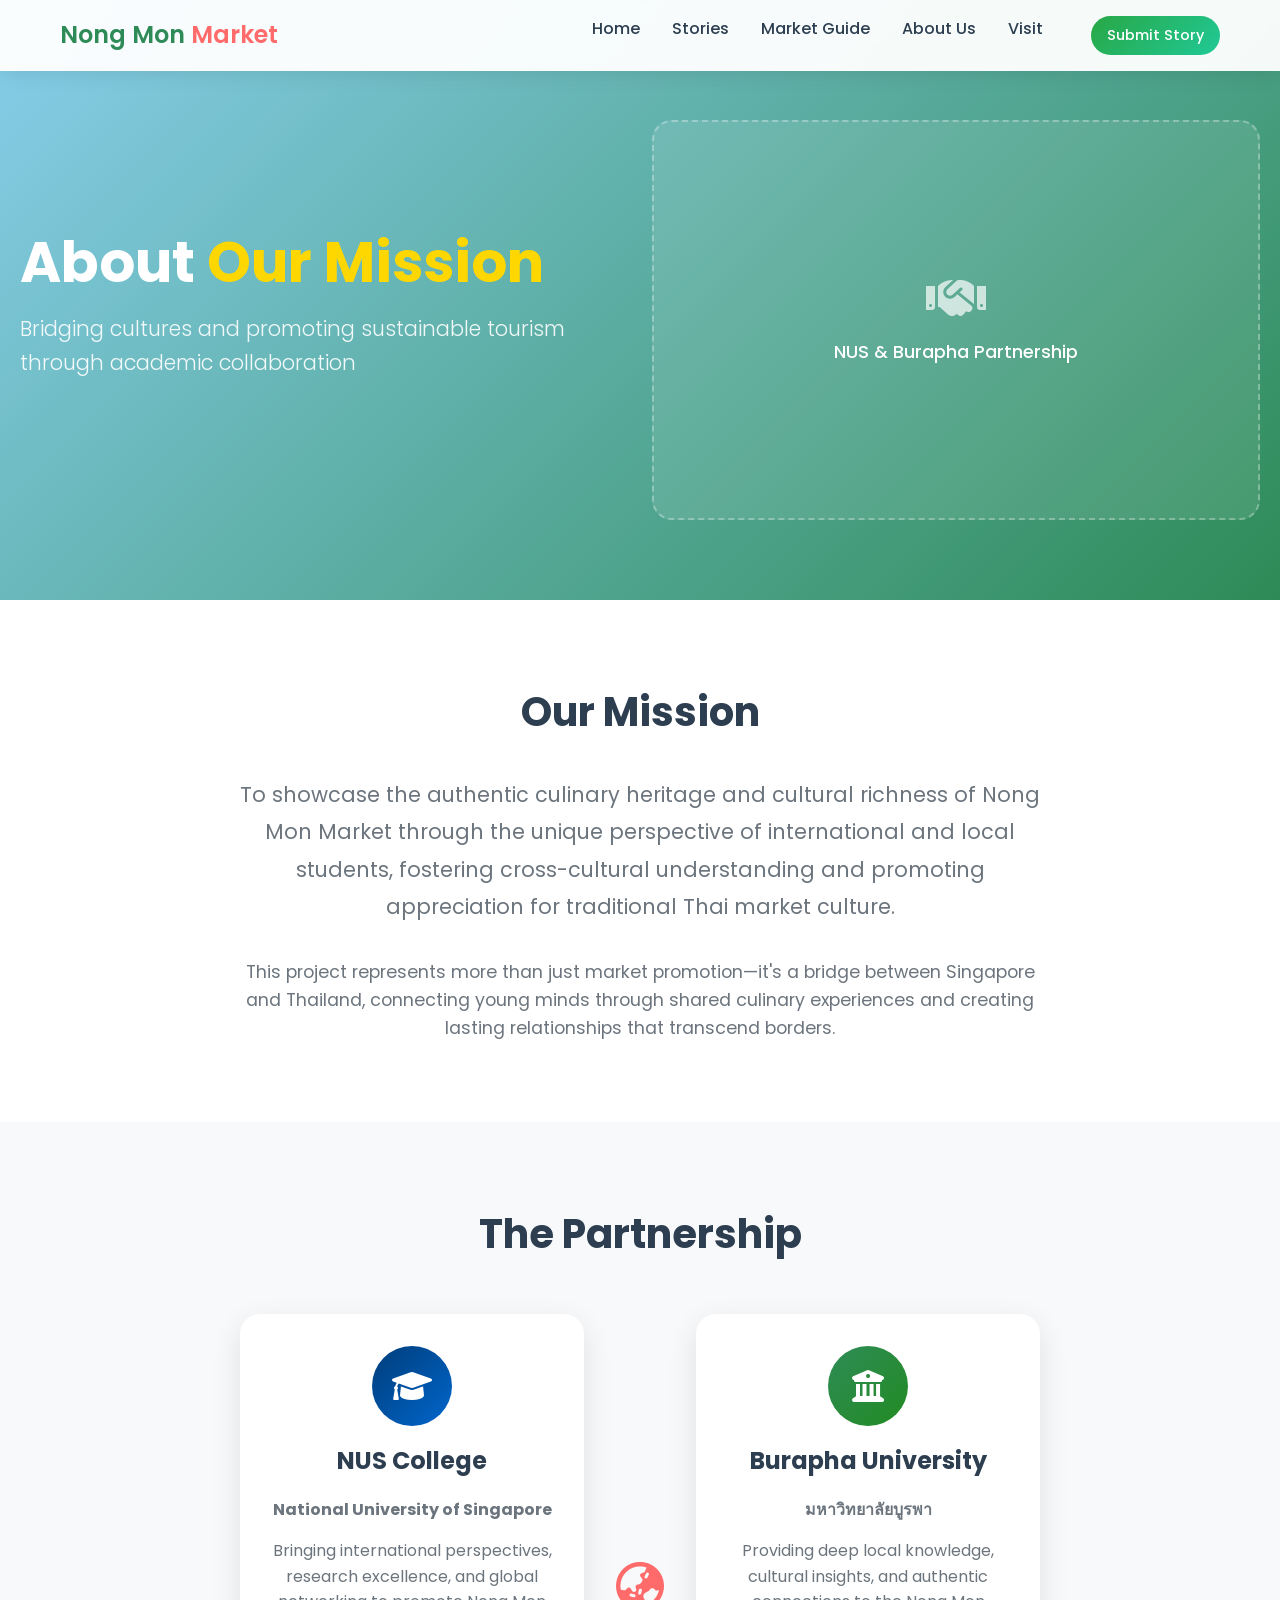
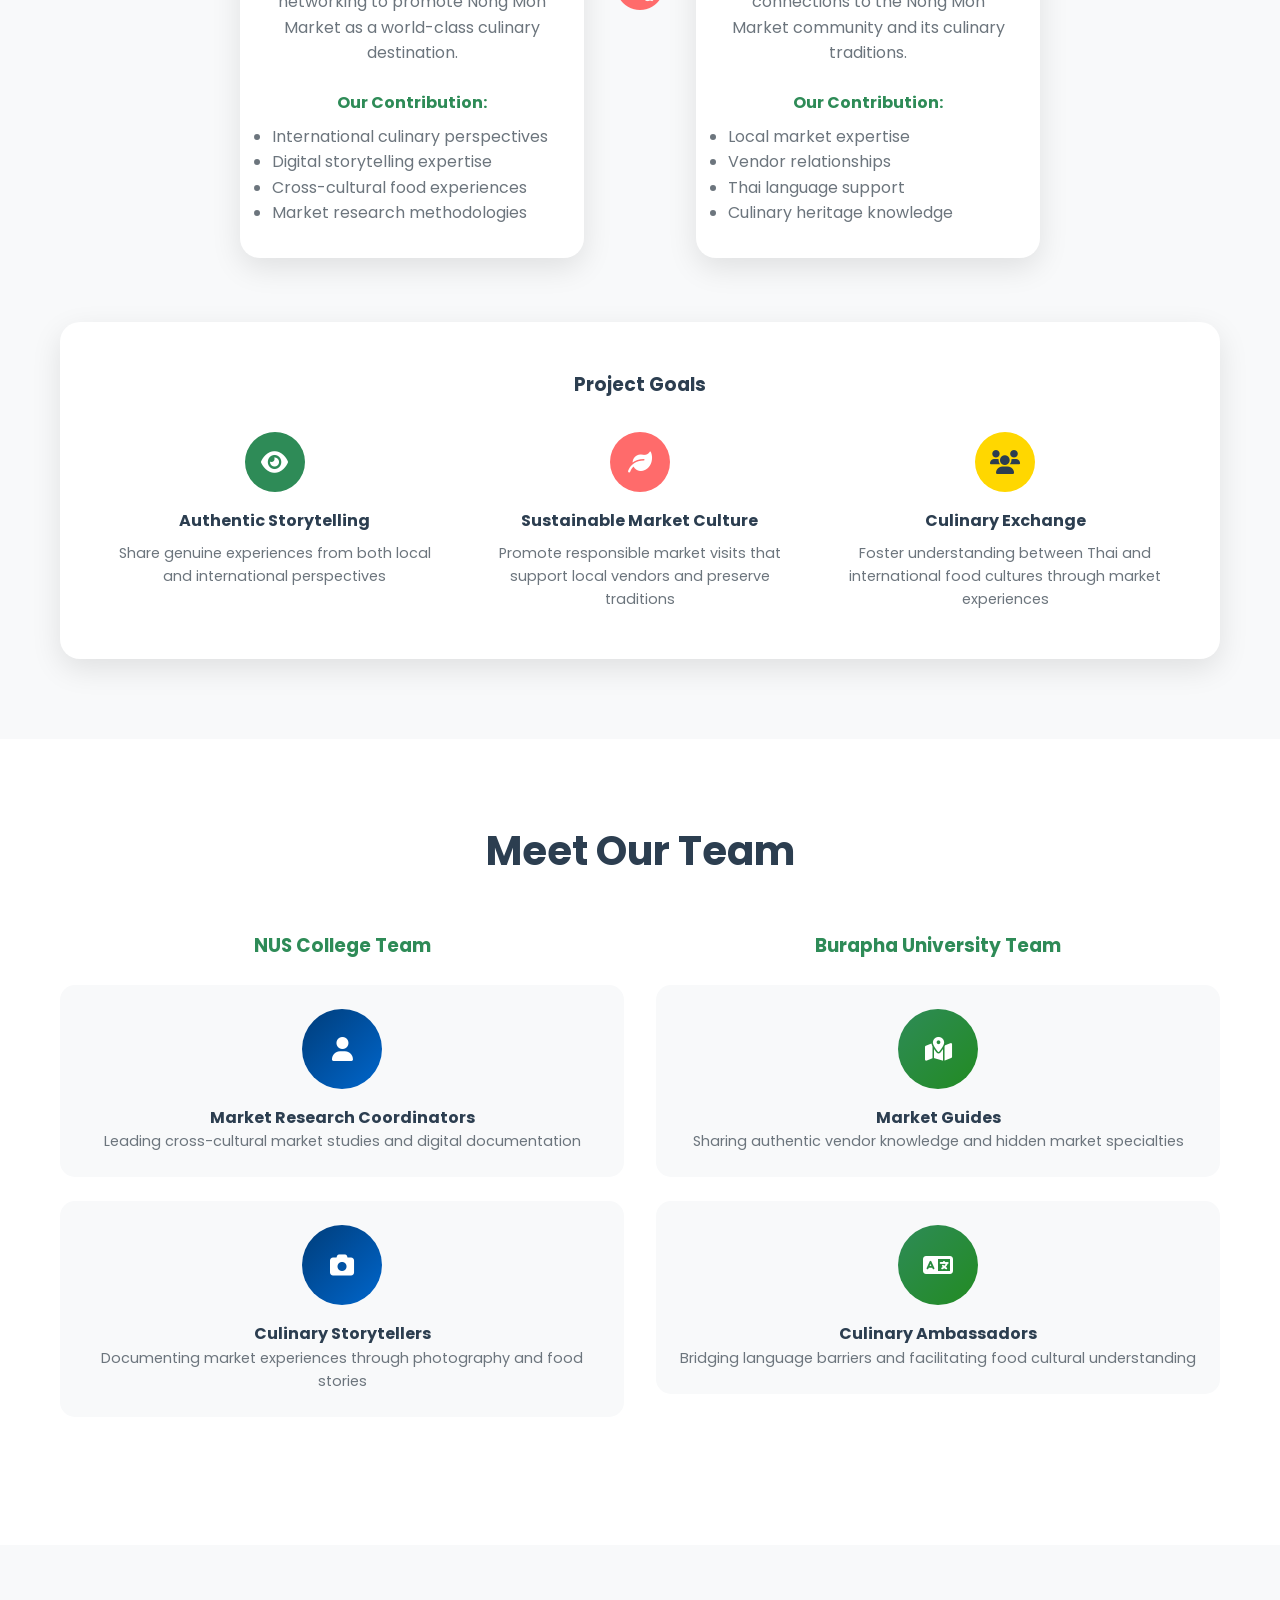
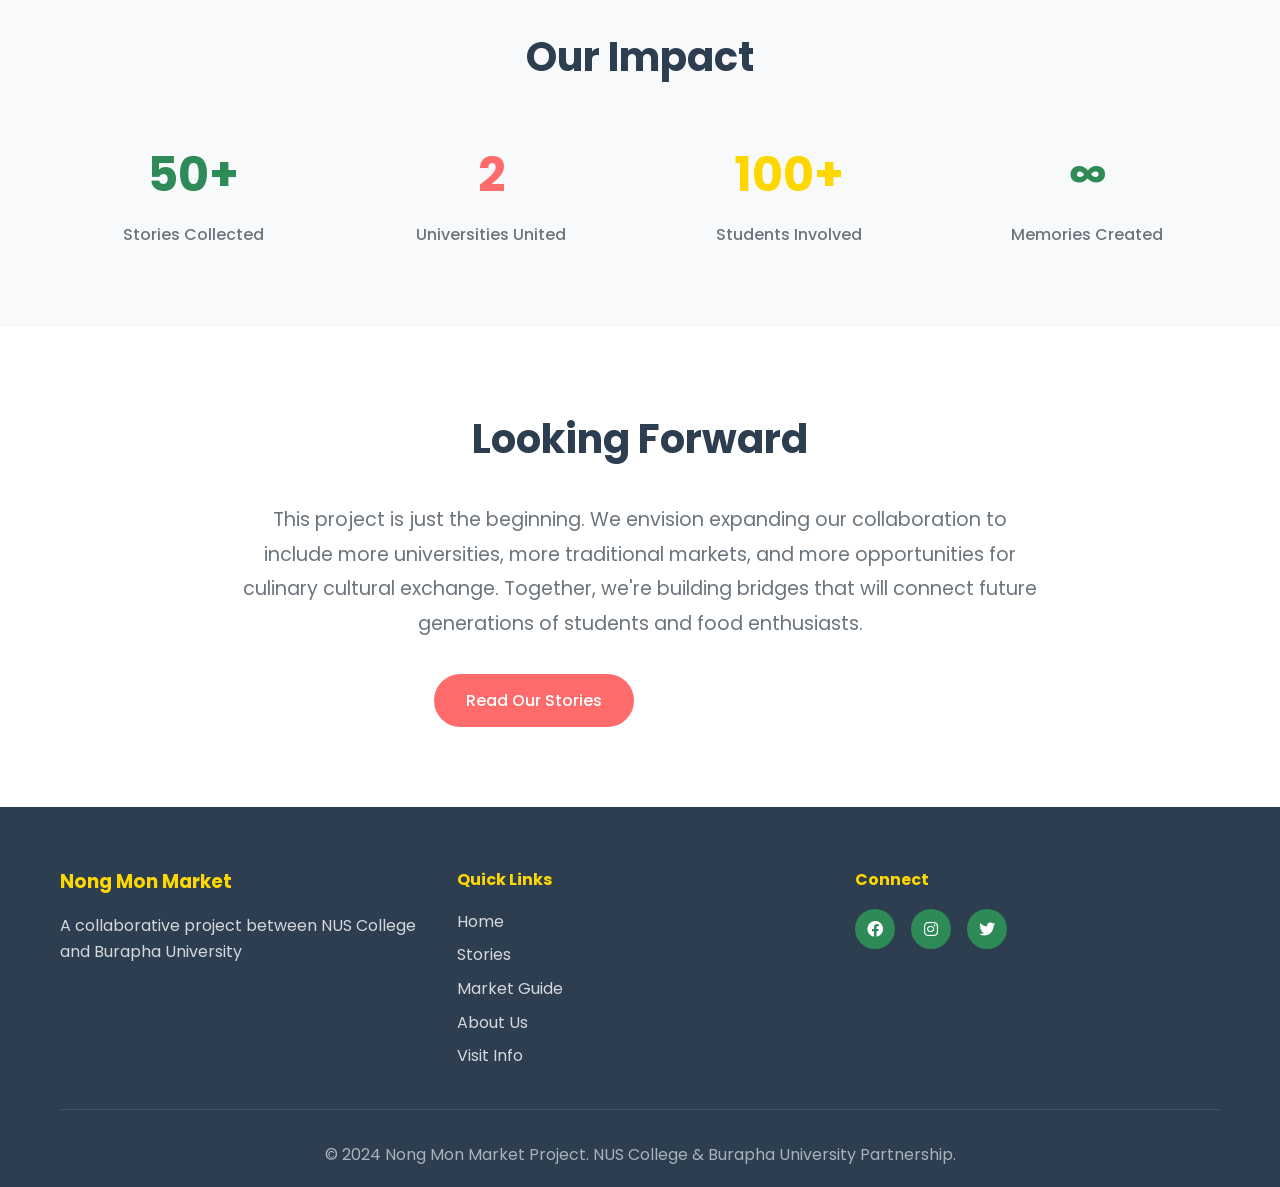
==== commit 9e2dcf4f: "revert" ====
--- a/about.html
+++ b/about.html
@@ -9,8 +9,27 @@
     <link rel="stylesheet" href="https://cdnjs.cloudflare.com/ajax/libs/font-awesome/6.0.0/css/all.min.css">
 </head>
 <body>
-    <!-- Header Placeholder -->
-    <div id="header-placeholder"></div>
+    <!-- Navigation -->
+    <nav class="navbar">
+        <div class="nav-container">
+            <div class="nav-logo">
+                <h2>Nong Mon <span class="highlight">Market</span></h2>
+            </div>
+            <div class="nav-menu" id="nav-menu">
+                <a href="index.html" class="nav-link">Home</a>
+                <a href="stories.html" class="nav-link">Stories</a>
+                <a href="attractions.html" class="nav-link">Market Guide</a>
+                <a href="about.html" class="nav-link">About Us</a>
+                <a href="contact.html" class="nav-link">Visit</a>
+                <a href="https://docs.google.com/forms/d/e/1FAIpQLSfg5BwxwdcUGcf-VBDjktfQn48yIdKupxcBnV3Y3SOgDjS7HQ/viewform" class="nav-button" target="_blank">Submit Story</a>
+            </div>
+            <div class="hamburger" id="hamburger">
+                <span class="bar"></span>
+                <span class="bar"></span>
+                <span class="bar"></span>
+            </div>
+        </div>
+    </nav>
 
     <!-- About Header -->
     <section class="hero" style="min-height: 60vh; padding-top: 120px;">
@@ -211,8 +230,38 @@
         </div>
     </section>
 
-    <!-- Footer Placeholder -->
-    <div id="footer-placeholder"></div>
+    <!-- Footer -->
+    <footer class="footer">
+        <div class="container">
+            <div class="footer-content">
+                <div class="footer-section">
+                    <h3>Nong Mon Market</h3>
+                    <p>A collaborative project between NUS College and Burapha University</p>
+                </div>
+                <div class="footer-section">
+                    <h4>Quick Links</h4>
+                    <ul>
+                        <li><a href="index.html">Home</a></li>
+                        <li><a href="stories.html">Stories</a></li>
+                        <li><a href="attractions.html">Market Guide</a></li>
+                        <li><a href="about.html">About Us</a></li>
+                        <li><a href="contact.html">Visit Info</a></li>
+                    </ul>
+                </div>
+                <div class="footer-section">
+                    <h4>Connect</h4>
+                    <div class="social-links">
+                        <a href="#"><i class="fab fa-facebook"></i></a>
+                        <a href="#"><i class="fab fa-instagram"></i></a>
+                        <a href="#"><i class="fab fa-twitter"></i></a>
+                    </div>
+                </div>
+            </div>
+            <div class="footer-bottom">
+                <p>&copy; 2024 Nong Mon Market Project. NUS College & Burapha University Partnership.</p>
+            </div>
+        </div>
+    </footer>
 
     <script src="script.js"></script>
 </body>
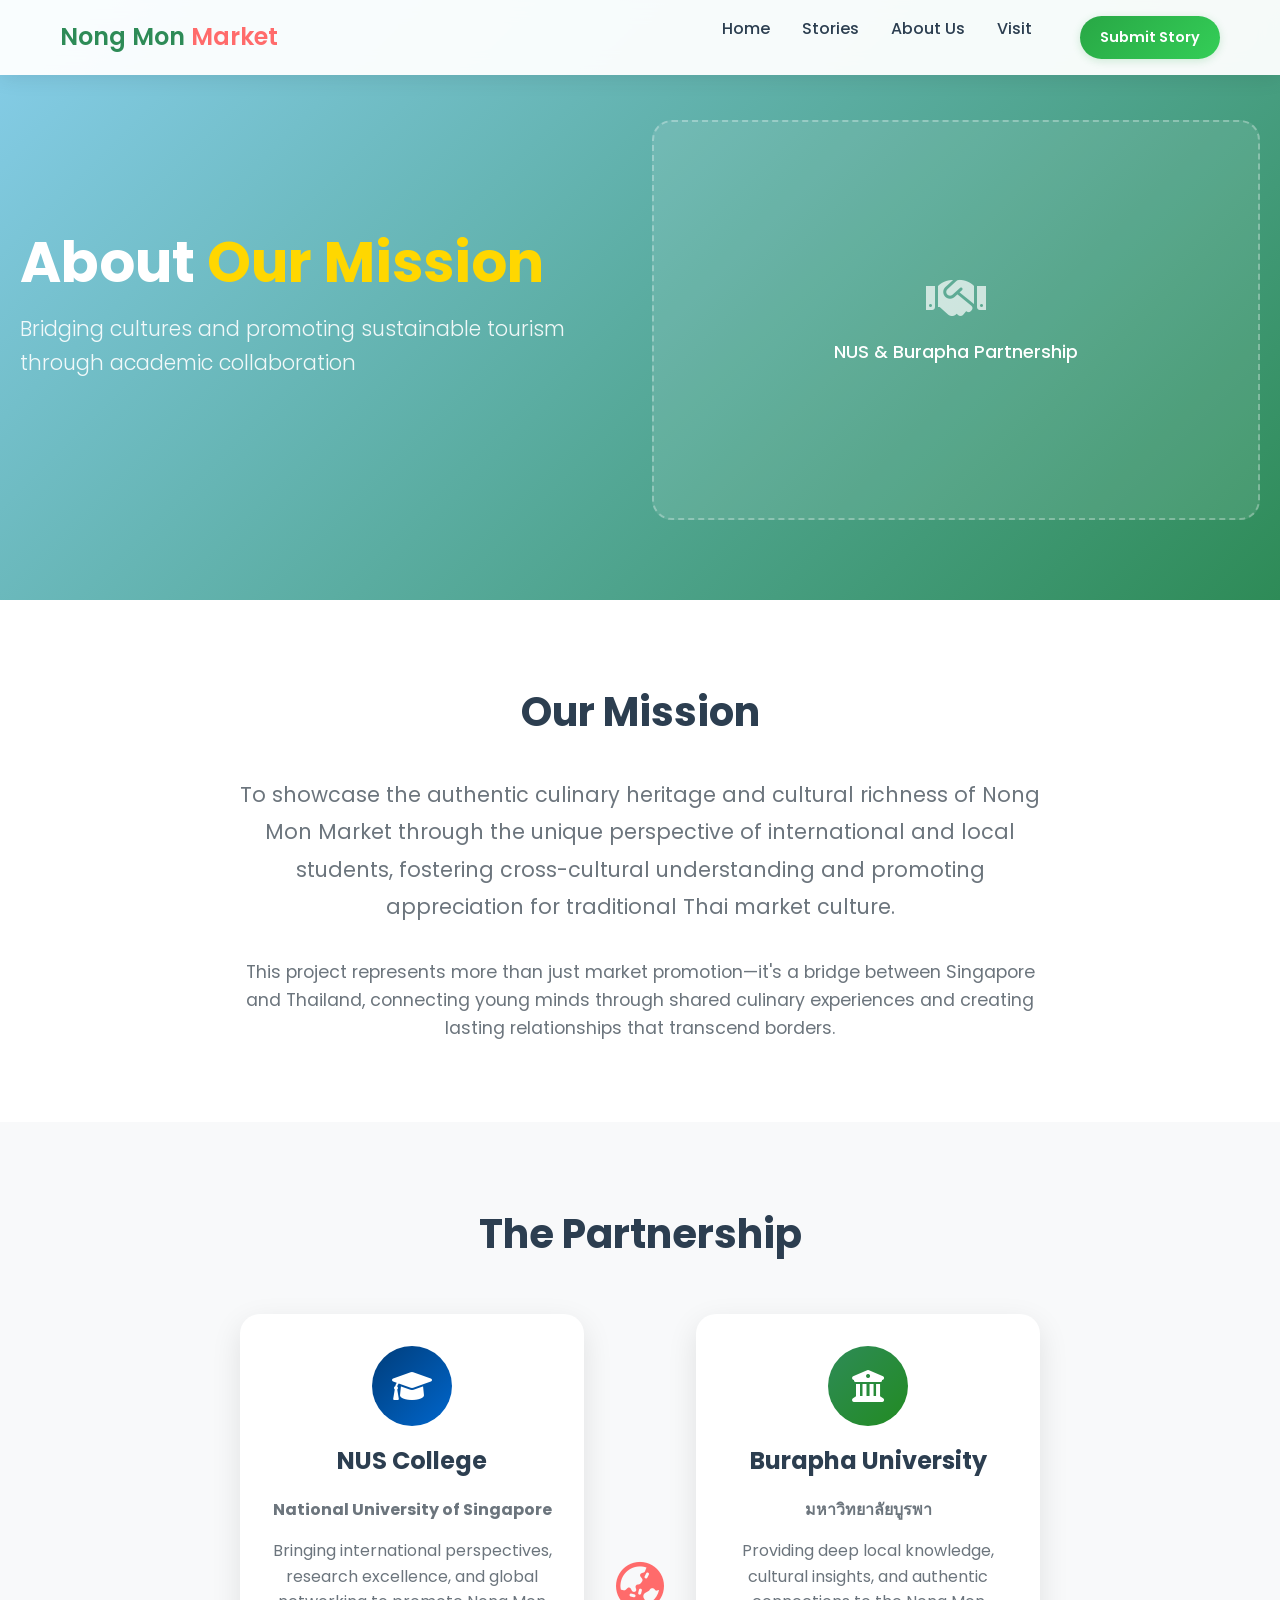
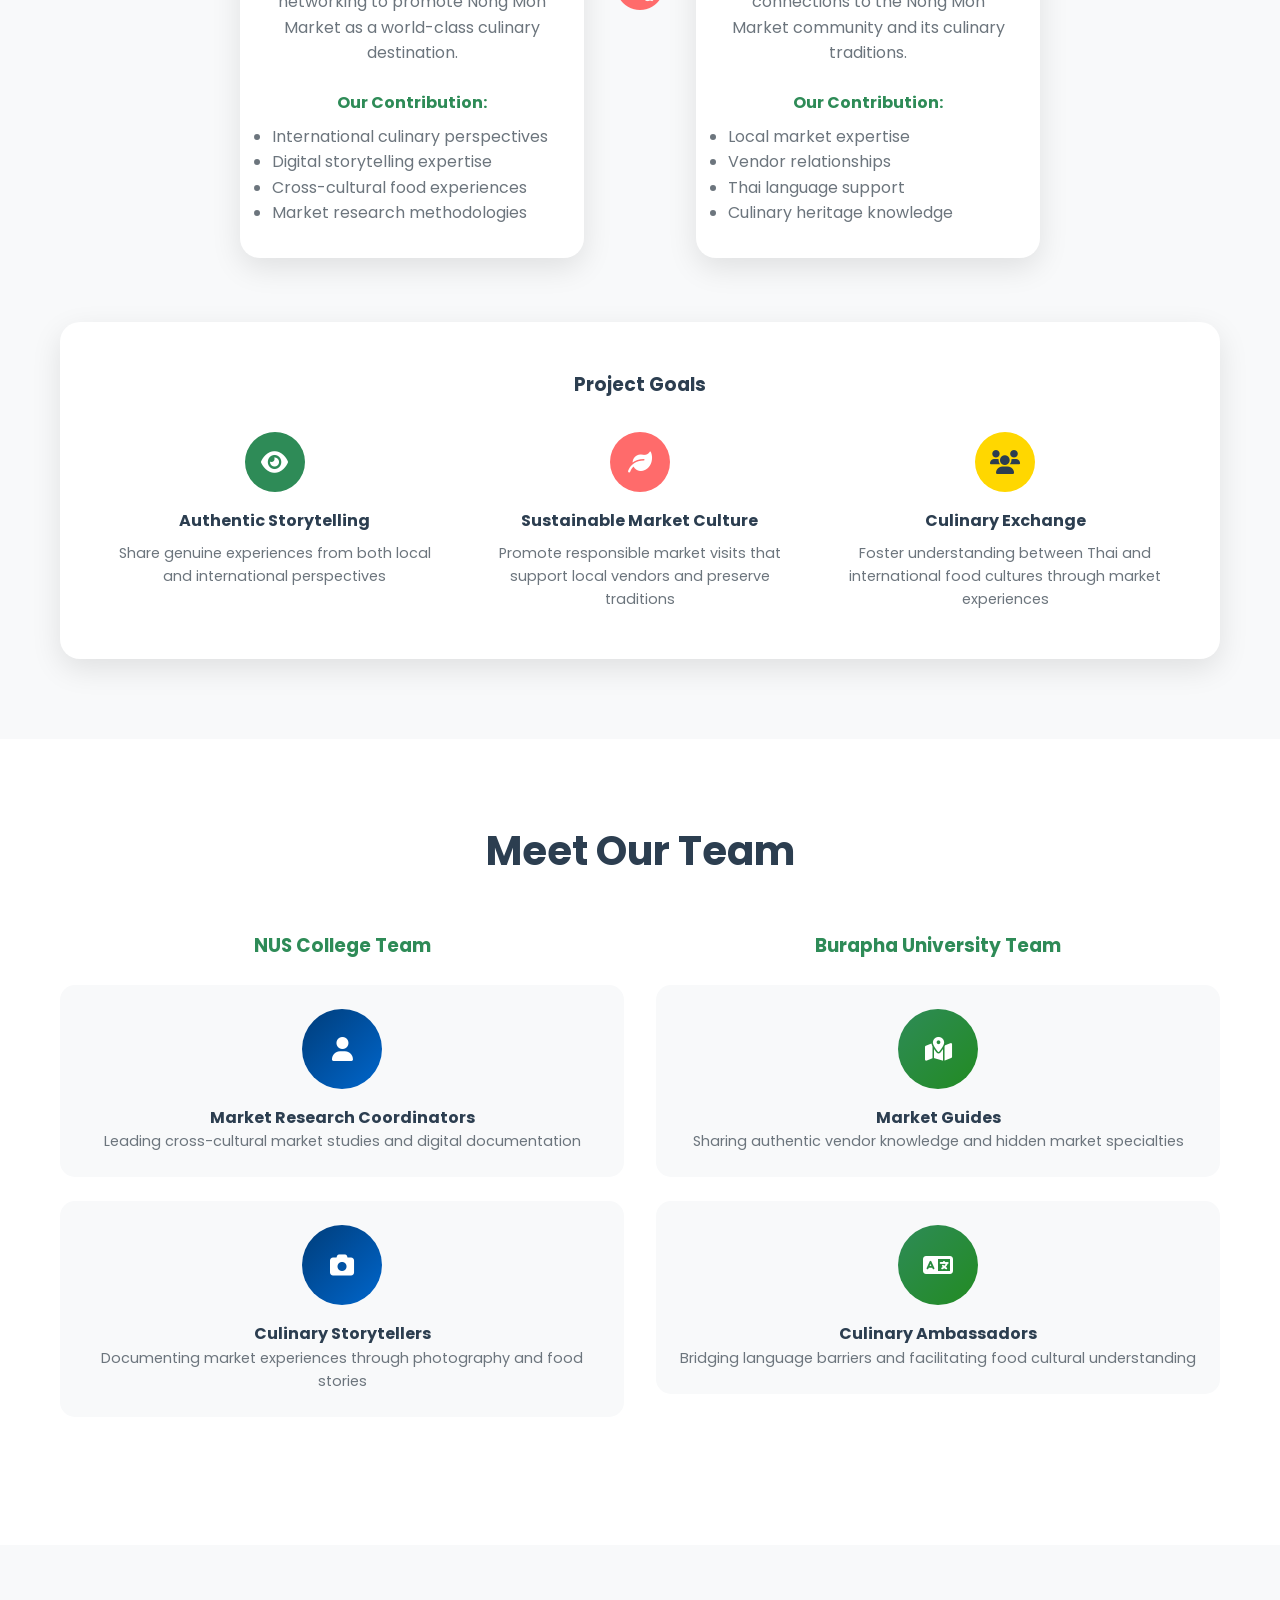
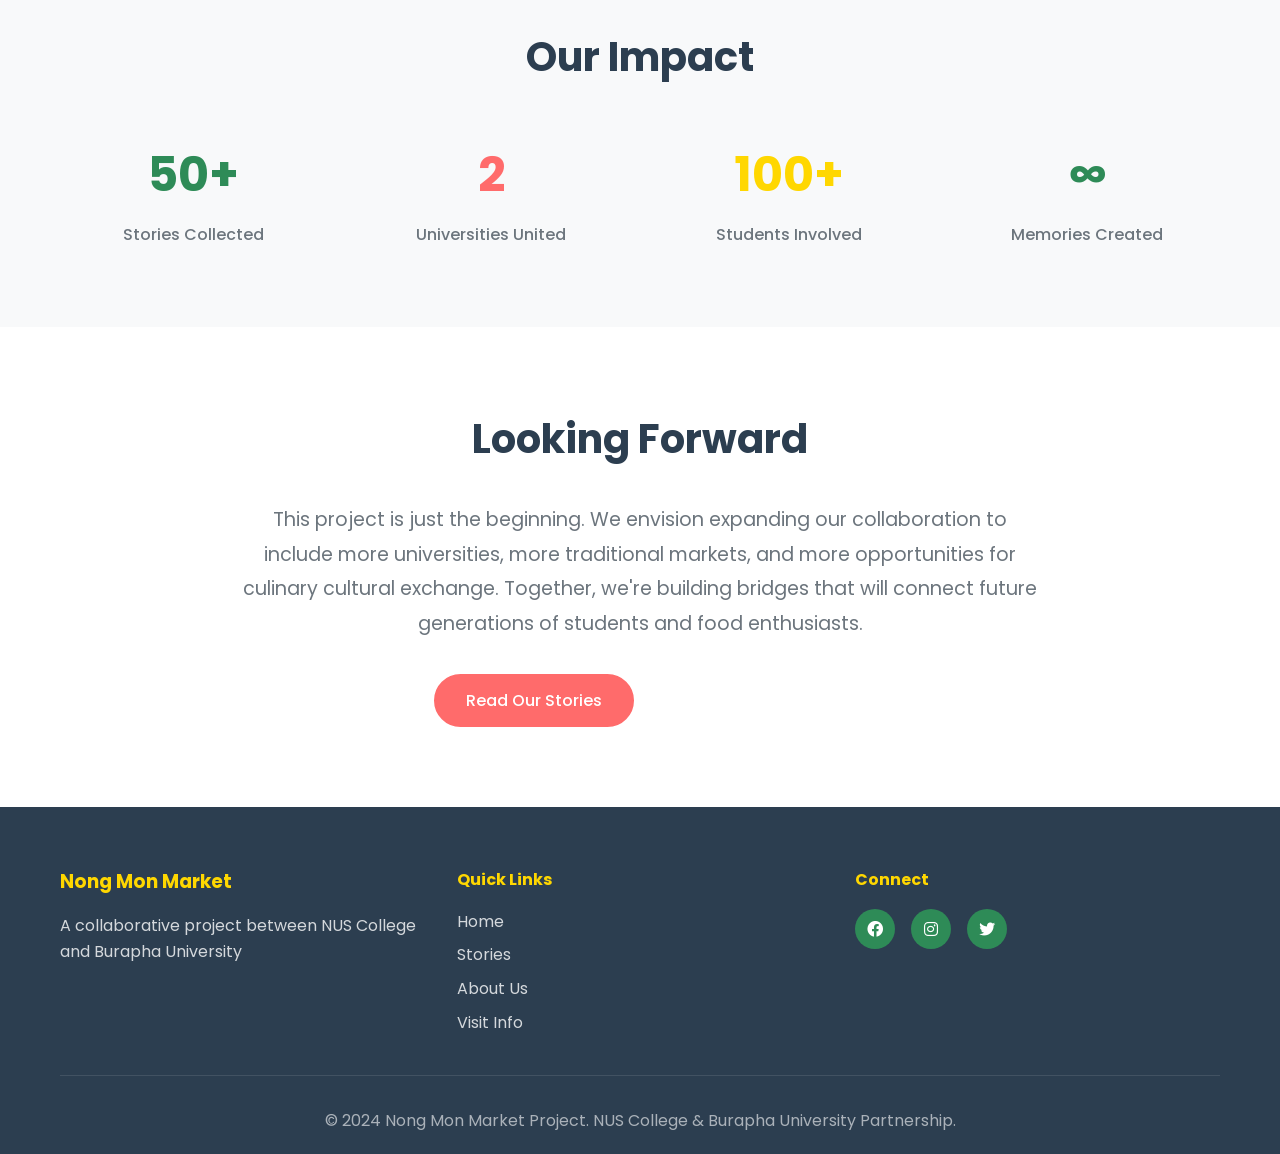
==== commit 97037059: "Update IG page" ====
--- a/about.html
+++ b/about.html
@@ -18,7 +18,6 @@
             <div class="nav-menu" id="nav-menu">
                 <a href="index.html" class="nav-link">Home</a>
                 <a href="stories.html" class="nav-link">Stories</a>
-                <a href="attractions.html" class="nav-link">Market Guide</a>
                 <a href="about.html" class="nav-link">About Us</a>
                 <a href="contact.html" class="nav-link">Visit</a>
                 <a href="https://docs.google.com/forms/d/e/1FAIpQLSfg5BwxwdcUGcf-VBDjktfQn48yIdKupxcBnV3Y3SOgDjS7HQ/viewform" class="nav-button" target="_blank">Submit Story</a>
@@ -243,7 +242,6 @@
                     <ul>
                         <li><a href="index.html">Home</a></li>
                         <li><a href="stories.html">Stories</a></li>
-                        <li><a href="attractions.html">Market Guide</a></li>
                         <li><a href="about.html">About Us</a></li>
                         <li><a href="contact.html">Visit Info</a></li>
                     </ul>
--- a/styles.css
+++ b/styles.css
@@ -96,22 +96,23 @@
 }
 
 .nav-button {
-    background: linear-gradient(135deg, #28a745, #20c997);
+    background: linear-gradient(135deg, #28a745, #34ce57);
     color: white !important;
-    padding: 8px 16px;
-    border-radius: 20px;
+    padding: 10px 20px;
+    border-radius: 25px;
     text-decoration: none;
-    font-weight: 500;
+    font-weight: 600;
     font-size: 0.9rem;
     transition: all 0.3s ease;
     margin-left: 1rem;
     display: inline-block;
+    box-shadow: 0 2px 8px rgba(40, 167, 69, 0.2);
 }
 
 .nav-button:hover {
-    background: linear-gradient(135deg, #218838, #1ea085);
-    transform: translateY(-2px);
-    box-shadow: 0 4px 12px rgba(40, 167, 69, 0.3);
+    background: linear-gradient(135deg, #218838, #28a745);
+    transform: translateY(-3px);
+    box-shadow: 0 6px 16px rgba(40, 167, 69, 0.4);
 }
 
 .hamburger {
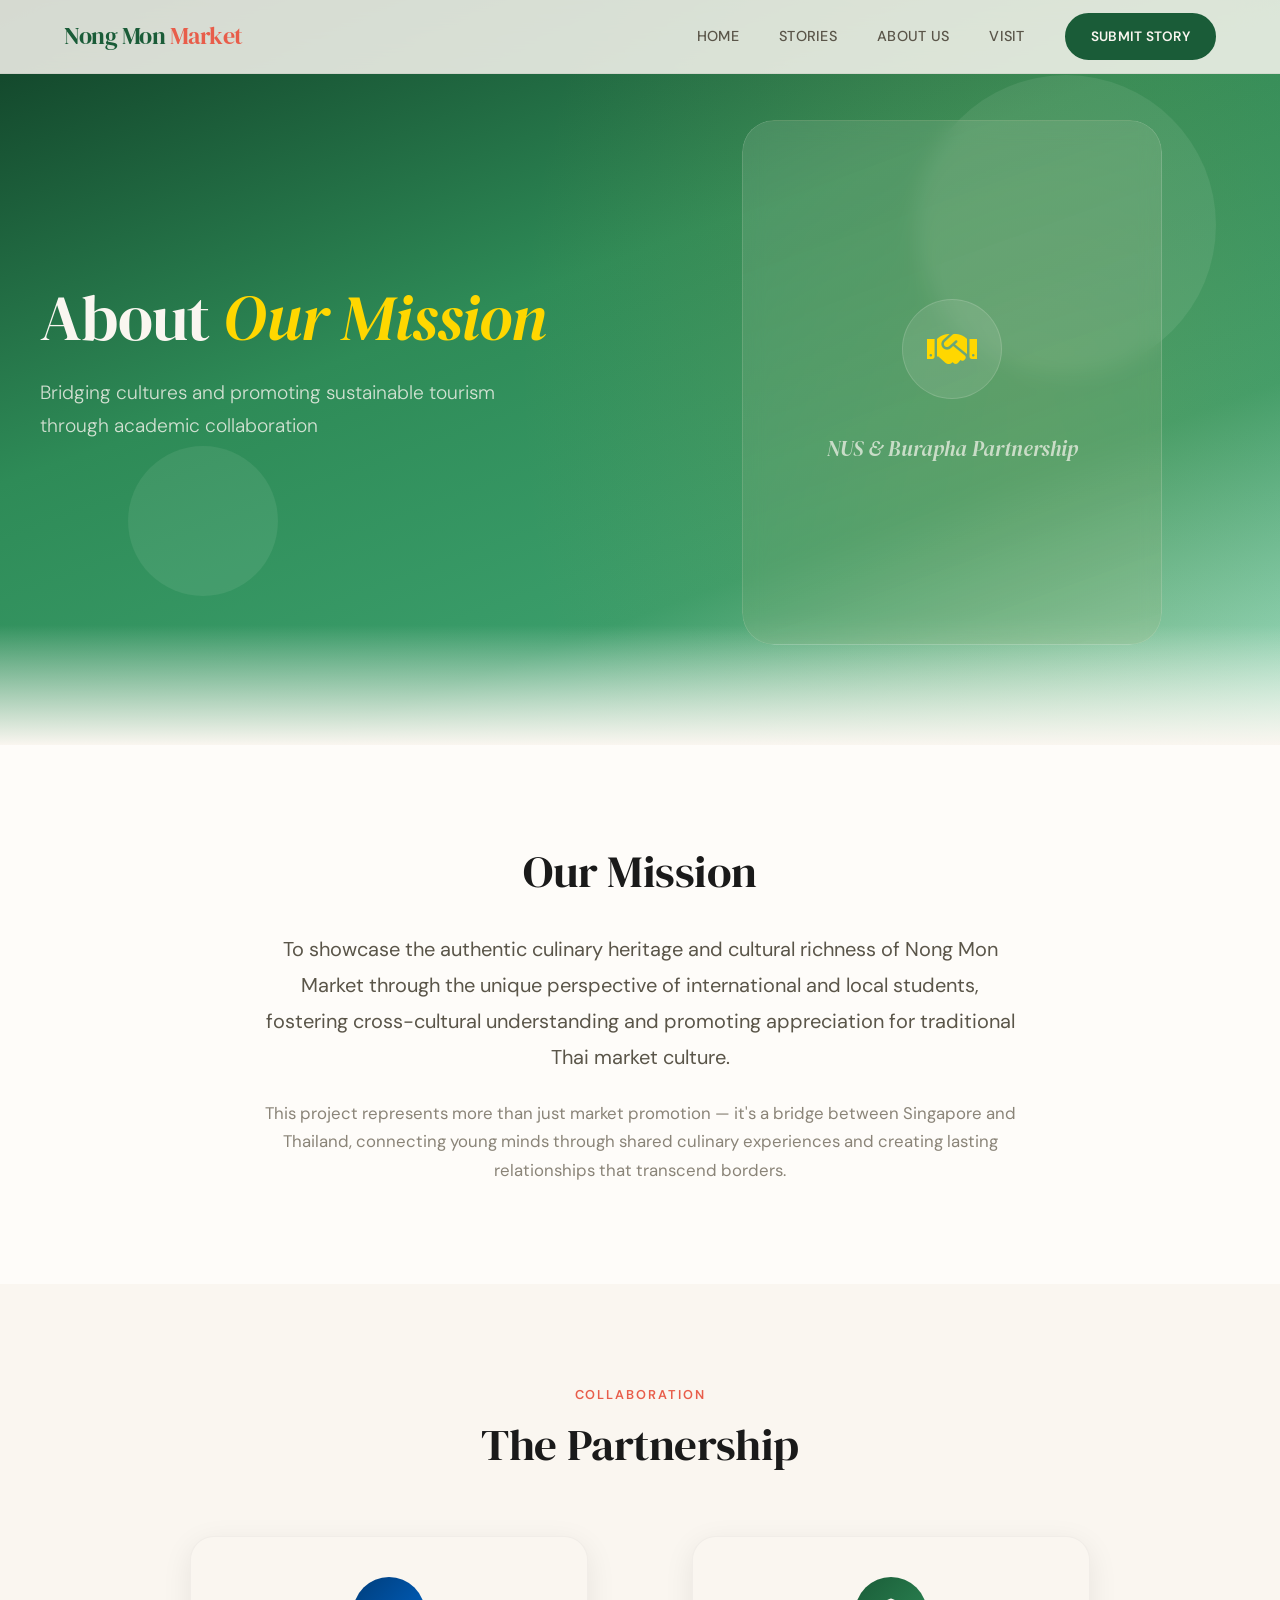
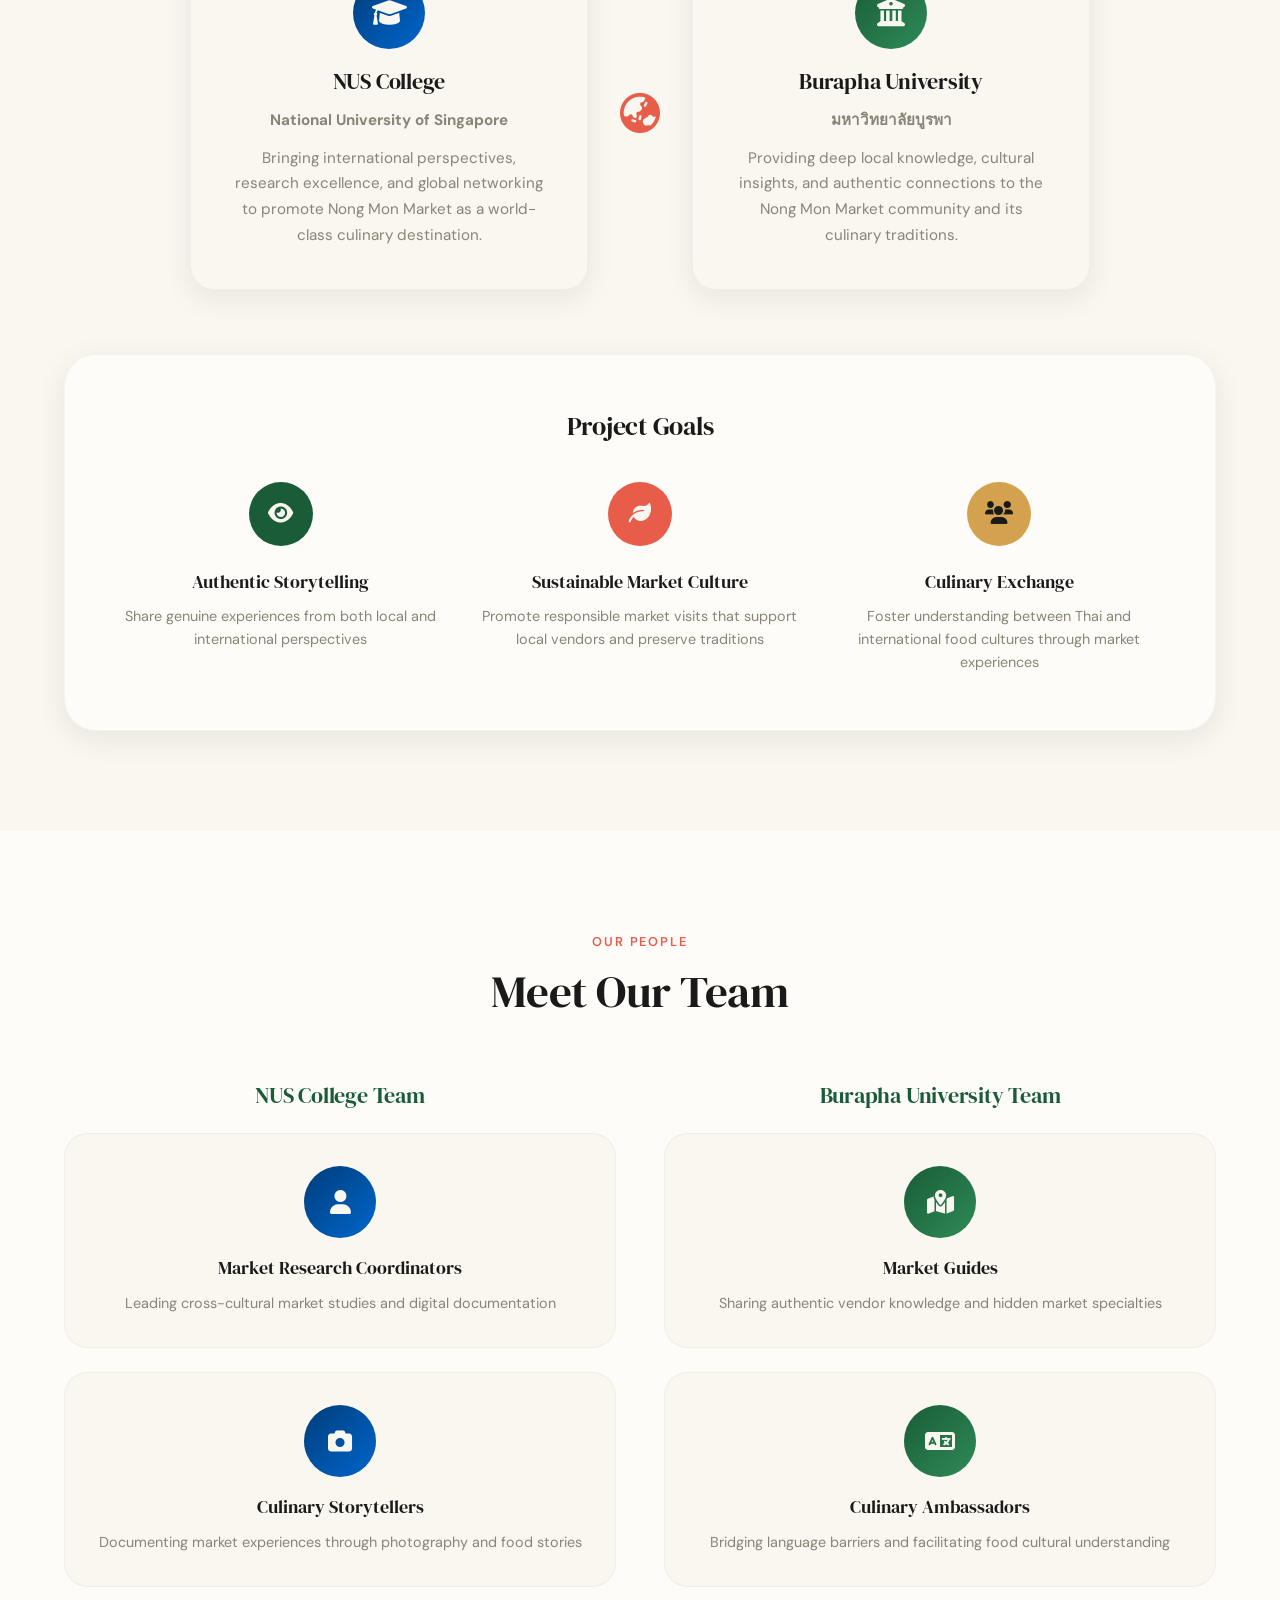
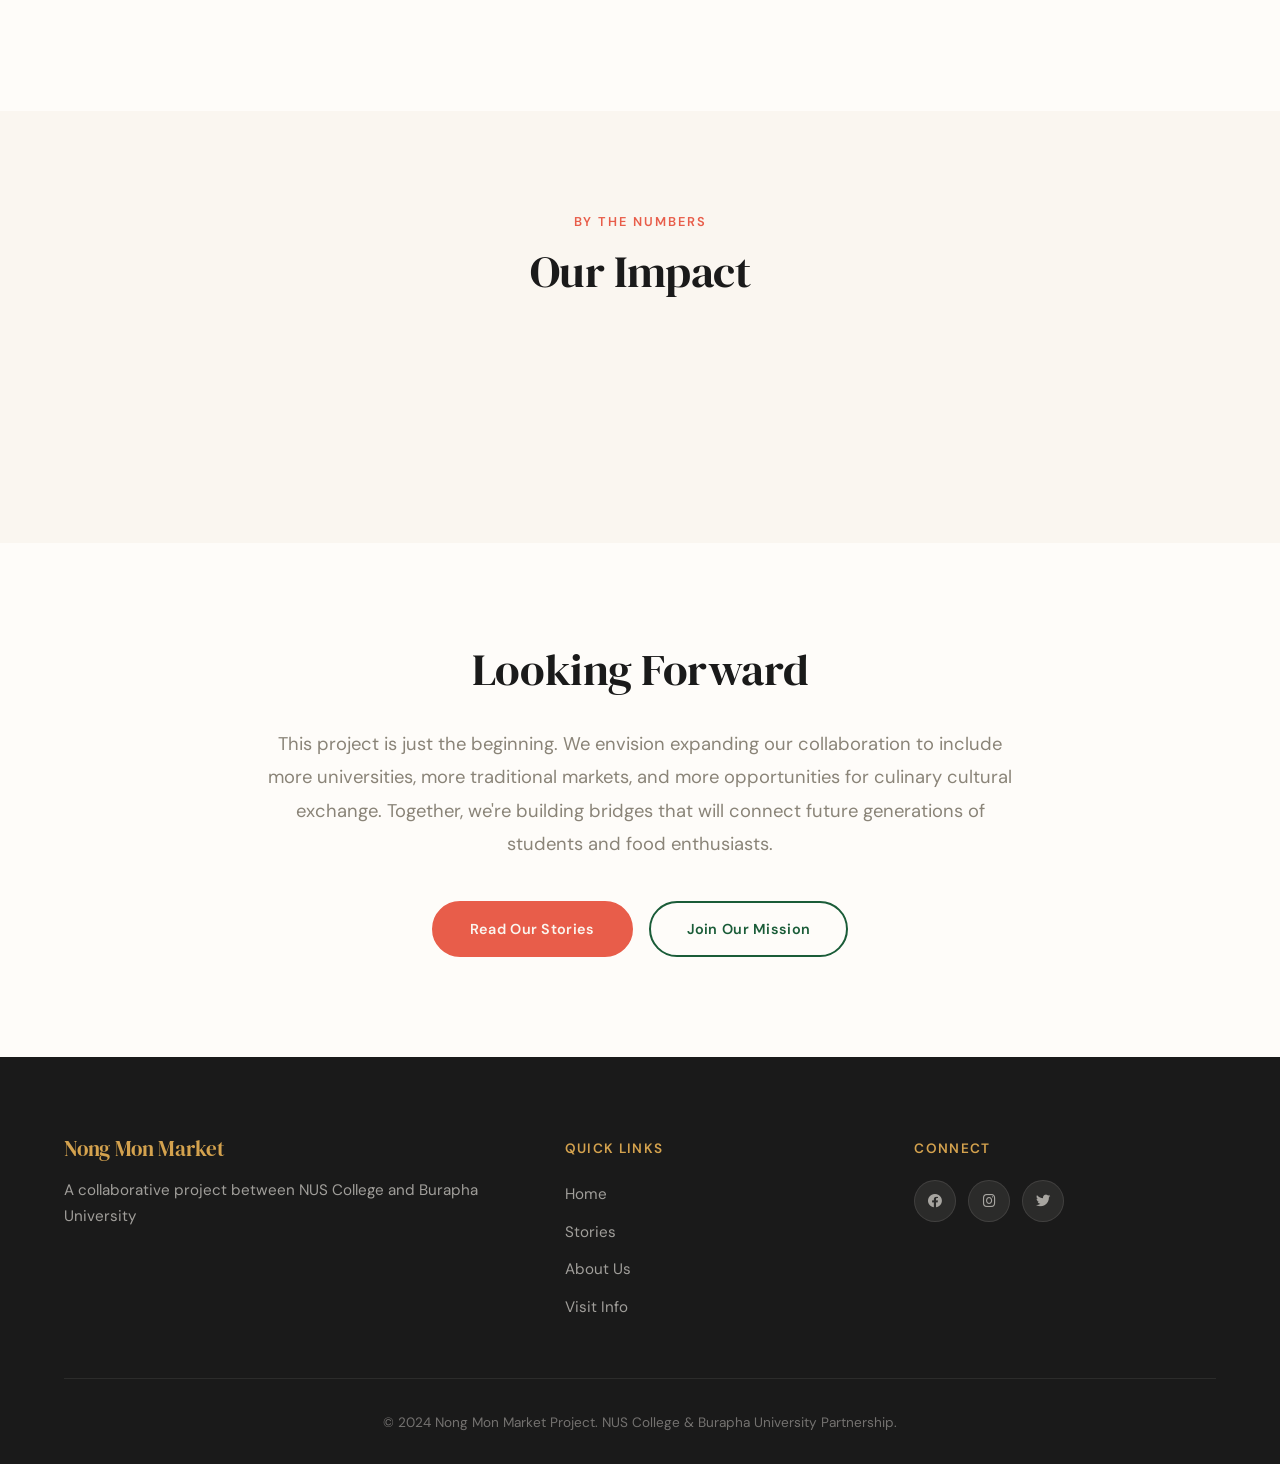
==== commit 92379b8c: "Improve UI" ====
--- a/about.html
+++ b/about.html
@@ -5,7 +5,7 @@
     <meta name="viewport" content="width=device-width, initial-scale=1.0">
     <title>About Us - Nong Mon Market</title>
     <link rel="stylesheet" href="styles.css">
-    <link href="https://fonts.googleapis.com/css2?family=Poppins:wght@300;400;500;600;700&display=swap" rel="stylesheet">
+    <link href="https://fonts.googleapis.com/css2?family=DM+Serif+Display:ital@0;1&family=DM+Sans:ital,opsz,wght@0,9..40,300;0,9..40,400;0,9..40,500;0,9..40,600;1,9..40,400&family=Poppins:wght@300;400;500;600;700&display=swap" rel="stylesheet">
     <link rel="stylesheet" href="https://cdnjs.cloudflare.com/ajax/libs/font-awesome/6.0.0/css/all.min.css">
 </head>
 <body>
@@ -32,38 +32,47 @@
 
     <!-- About Header -->
     <section class="hero" style="min-height: 60vh; padding-top: 120px;">
+        <div class="hero-float"></div>
+        <div class="hero-float"></div>
         <div class="hero-content">
             <h1>About <span class="highlight">Our Mission</span></h1>
             <p class="hero-subtitle">Bridging cultures and promoting sustainable tourism through academic collaboration</p>
         </div>
         <div class="hero-image">
-            <div class="placeholder-image hero-placeholder">
-                <i class="fas fa-handshake"></i>
-                <p>NUS & Burapha Partnership</p>
+            <div class="hero-visual">
+                <div class="hero-visual-inner">
+                    <div class="hero-visual-icon">
+                        <i class="fas fa-handshake"></i>
+                    </div>
+                    <div class="hero-visual-text">NUS & Burapha Partnership</div>
+                </div>
             </div>
         </div>
     </section>
 
     <!-- Mission Statement -->
-    <section style="padding: 80px 0; background: var(--white);">
-        <div class="container">
-            <div style="text-align: center; max-width: 800px; margin: 0 auto;">
-                <h2 style="font-size: 2.5rem; color: var(--text-dark); margin-bottom: 2rem;">Our Mission</h2>
-                <p style="font-size: 1.3rem; color: var(--text-light); line-height: 1.8; margin-bottom: 2rem;">
+    <section class="mission-section">
+        <div class="container">
+            <div class="mission-text">
+                <h2>Our Mission</h2>
+                <p class="lead">
                     To showcase the authentic culinary heritage and cultural richness of Nong Mon Market through the unique perspective of international and local students, fostering cross-cultural understanding and promoting appreciation for traditional Thai market culture.
                 </p>
-                <p style="font-size: 1.1rem; color: var(--text-light); line-height: 1.6;">
-                    This project represents more than just market promotion—it's a bridge between Singapore and Thailand, connecting young minds through shared culinary experiences and creating lasting relationships that transcend borders.
+                <p class="body">
+                    This project represents more than just market promotion — it's a bridge between Singapore and Thailand, connecting young minds through shared culinary experiences and creating lasting relationships that transcend borders.
                 </p>
             </div>
         </div>
     </section>
 
     <!-- Partnership Details -->
-    <section style="padding: 80px 0; background: var(--light-gray);">
-        <div class="container">
-            <h2 style="text-align: center; font-size: 2.5rem; color: var(--text-dark); margin-bottom: 3rem;">The Partnership</h2>
-            
+    <section class="goals-section">
+        <div class="container">
+            <div class="section-header">
+                <span class="section-label">Collaboration</span>
+                <h2 class="section-title">The Partnership</h2>
+            </div>
+
             <div class="partnership-grid" style="margin-bottom: 4rem;">
                 <div class="partnership-card">
                     <div class="university-logo" style="background: linear-gradient(135deg, #003d7a, #0066cc);">
@@ -71,65 +80,47 @@
                     </div>
                     <h3>NUS College</h3>
                     <p><strong>National University of Singapore</strong></p>
-                    <p style="margin-top: 1rem;">Bringing international perspectives, research excellence, and global networking to promote Nong Mon Market as a world-class culinary destination.</p>
-                    <div style="margin-top: 1.5rem;">
-                        <h4 style="color: var(--primary-color); margin-bottom: 0.5rem;">Our Contribution:</h4>
-                        <ul style="text-align: left; color: var(--text-light);">
-                            <li>International culinary perspectives</li>
-                            <li>Digital storytelling expertise</li>
-                            <li>Cross-cultural food experiences</li>
-                            <li>Market research methodologies</li>
-                        </ul>
-                    </div>
+                    <p style="margin-top: 0.75rem;">Bringing international perspectives, research excellence, and global networking to promote Nong Mon Market as a world-class culinary destination.</p>
                 </div>
 
                 <div class="partnership-icon">
-                    <i class="fas fa-globe-asia" style="color: var(--accent-color);"></i>
+                    <i class="fas fa-globe-asia" style="color: var(--coral);"></i>
                 </div>
 
                 <div class="partnership-card">
-                    <div class="university-logo" style="background: linear-gradient(135deg, var(--primary-color), #228B22);">
+                    <div class="university-logo" style="background: linear-gradient(135deg, var(--jungle), var(--sea-green));">
                         <i class="fas fa-university"></i>
                     </div>
                     <h3>Burapha University</h3>
                     <p><strong>มหาวิทยาลัยบูรพา</strong></p>
-                    <p style="margin-top: 1rem;">Providing deep local knowledge, cultural insights, and authentic connections to the Nong Mon Market community and its culinary traditions.</p>
-                    <div style="margin-top: 1.5rem;">
-                        <h4 style="color: var(--primary-color); margin-bottom: 0.5rem;">Our Contribution:</h4>
-                        <ul style="text-align: left; color: var(--text-light);">
-                            <li>Local market expertise</li>
-                            <li>Vendor relationships</li>
-                            <li>Thai language support</li>
-                            <li>Culinary heritage knowledge</li>
-                        </ul>
-                    </div>
+                    <p style="margin-top: 0.75rem;">Providing deep local knowledge, cultural insights, and authentic connections to the Nong Mon Market community and its culinary traditions.</p>
                 </div>
             </div>
 
             <!-- Project Goals -->
-            <div style="background: var(--white); padding: 3rem; border-radius: 20px; box-shadow: 0 10px 30px rgba(0, 0, 0, 0.1);">
-                <h3 style="text-align: center; color: var(--text-dark); margin-bottom: 2rem;">Project Goals</h3>
-                <div style="display: grid; grid-template-columns: repeat(auto-fit, minmax(250px, 1fr)); gap: 2rem;">
-                    <div style="text-align: center;">
-                        <div style="width: 60px; height: 60px; background: var(--primary-color); border-radius: 50%; display: flex; align-items: center; justify-content: center; margin: 0 auto 1rem;">
-                            <i class="fas fa-eye" style="color: white; font-size: 1.5rem;"></i>
-                        </div>
-                        <h4 style="color: var(--text-dark); margin-bottom: 0.5rem;">Authentic Storytelling</h4>
-                        <p style="color: var(--text-light); font-size: 0.9rem;">Share genuine experiences from both local and international perspectives</p>
-                    </div>
-                    <div style="text-align: center;">
-                        <div style="width: 60px; height: 60px; background: var(--accent-color); border-radius: 50%; display: flex; align-items: center; justify-content: center; margin: 0 auto 1rem;">
-                            <i class="fas fa-leaf" style="color: white; font-size: 1.5rem;"></i>
-                        </div>
-                        <h4 style="color: var(--text-dark); margin-bottom: 0.5rem;">Sustainable Market Culture</h4>
-                        <p style="color: var(--text-light); font-size: 0.9rem;">Promote responsible market visits that support local vendors and preserve traditions</p>
-                    </div>
-                    <div style="text-align: center;">
-                        <div style="width: 60px; height: 60px; background: var(--secondary-color); border-radius: 50%; display: flex; align-items: center; justify-content: center; margin: 0 auto 1rem;">
-                            <i class="fas fa-users" style="color: var(--text-dark); font-size: 1.5rem;"></i>
-                        </div>
-                        <h4 style="color: var(--text-dark); margin-bottom: 0.5rem;">Culinary Exchange</h4>
-                        <p style="color: var(--text-light); font-size: 0.9rem;">Foster understanding between Thai and international food cultures through market experiences</p>
+            <div class="goals-card">
+                <h3>Project Goals</h3>
+                <div class="goals-grid">
+                    <div class="goal-item">
+                        <div class="goal-icon" style="background: var(--jungle);">
+                            <i class="fas fa-eye"></i>
+                        </div>
+                        <h4>Authentic Storytelling</h4>
+                        <p>Share genuine experiences from both local and international perspectives</p>
+                    </div>
+                    <div class="goal-item">
+                        <div class="goal-icon" style="background: var(--coral);">
+                            <i class="fas fa-leaf"></i>
+                        </div>
+                        <h4>Sustainable Market Culture</h4>
+                        <p>Promote responsible market visits that support local vendors and preserve traditions</p>
+                    </div>
+                    <div class="goal-item">
+                        <div class="goal-icon" style="background: var(--gold);">
+                            <i class="fas fa-users" style="color: var(--text-primary);"></i>
+                        </div>
+                        <h4>Culinary Exchange</h4>
+                        <p>Foster understanding between Thai and international food cultures through market experiences</p>
                     </div>
                 </div>
             </div>
@@ -137,50 +128,49 @@
     </section>
 
     <!-- Team Section -->
-    <section style="padding: 80px 0; background: var(--white);">
-        <div class="container">
-            <h2 style="text-align: center; font-size: 2.5rem; color: var(--text-dark); margin-bottom: 3rem;">Meet Our Team</h2>
-            
-            <div style="display: grid; grid-template-columns: repeat(auto-fit, minmax(280px, 1fr)); gap: 2rem; margin-bottom: 3rem;">
+    <section class="team-section">
+        <div class="container">
+            <div class="section-header">
+                <span class="section-label">Our People</span>
+                <h2 class="section-title">Meet Our Team</h2>
+            </div>
+
+            <div class="team-grid">
                 <!-- NUS Team -->
-                <div style="text-align: center;">
-                    <h3 style="color: var(--primary-color); margin-bottom: 1.5rem;">NUS College Team</h3>
-                    <div style="display: grid; gap: 1.5rem;">
-                        <div style="background: var(--light-gray); padding: 1.5rem; border-radius: 15px;">
-                            <div style="width: 80px; height: 80px; background: linear-gradient(135deg, #003d7a, #0066cc); border-radius: 50%; display: flex; align-items: center; justify-content: center; margin: 0 auto 1rem;">
-                                <i class="fas fa-user" style="color: white; font-size: 1.5rem;"></i>
-                            </div>
-                            <h4 style="color: var(--text-dark);">Market Research Coordinators</h4>
-                            <p style="color: var(--text-light); font-size: 0.9rem;">Leading cross-cultural market studies and digital documentation</p>
-                        </div>
-                        <div style="background: var(--light-gray); padding: 1.5rem; border-radius: 15px;">
-                            <div style="width: 80px; height: 80px; background: linear-gradient(135deg, #003d7a, #0066cc); border-radius: 50%; display: flex; align-items: center; justify-content: center; margin: 0 auto 1rem;">
-                                <i class="fas fa-camera" style="color: white; font-size: 1.5rem;"></i>
-                            </div>
-                            <h4 style="color: var(--text-dark);">Culinary Storytellers</h4>
-                            <p style="color: var(--text-light); font-size: 0.9rem;">Documenting market experiences through photography and food stories</p>
-                        </div>
+                <div class="team-column">
+                    <h3>NUS College Team</h3>
+                    <div class="team-card">
+                        <div class="team-card-icon" style="background: linear-gradient(135deg, #003d7a, #0066cc);">
+                            <i class="fas fa-user"></i>
+                        </div>
+                        <h4>Market Research Coordinators</h4>
+                        <p>Leading cross-cultural market studies and digital documentation</p>
+                    </div>
+                    <div class="team-card">
+                        <div class="team-card-icon" style="background: linear-gradient(135deg, #003d7a, #0066cc);">
+                            <i class="fas fa-camera"></i>
+                        </div>
+                        <h4>Culinary Storytellers</h4>
+                        <p>Documenting market experiences through photography and food stories</p>
                     </div>
                 </div>
 
                 <!-- Burapha Team -->
-                <div style="text-align: center;">
-                    <h3 style="color: var(--primary-color); margin-bottom: 1.5rem;">Burapha University Team</h3>
-                    <div style="display: grid; gap: 1.5rem;">
-                        <div style="background: var(--light-gray); padding: 1.5rem; border-radius: 15px;">
-                            <div style="width: 80px; height: 80px; background: linear-gradient(135deg, var(--primary-color), #228B22); border-radius: 50%; display: flex; align-items: center; justify-content: center; margin: 0 auto 1rem;">
-                                <i class="fas fa-map-marked-alt" style="color: white; font-size: 1.5rem;"></i>
-                            </div>
-                            <h4 style="color: var(--text-dark);">Market Guides</h4>
-                            <p style="color: var(--text-light); font-size: 0.9rem;">Sharing authentic vendor knowledge and hidden market specialties</p>
-                        </div>
-                        <div style="background: var(--light-gray); padding: 1.5rem; border-radius: 15px;">
-                            <div style="width: 80px; height: 80px; background: linear-gradient(135deg, var(--primary-color), #228B22); border-radius: 50%; display: flex; align-items: center; justify-content: center; margin: 0 auto 1rem;">
-                                <i class="fas fa-language" style="color: white; font-size: 1.5rem;"></i>
-                            </div>
-                            <h4 style="color: var(--text-dark);">Culinary Ambassadors</h4>
-                            <p style="color: var(--text-light); font-size: 0.9rem;">Bridging language barriers and facilitating food cultural understanding</p>
-                        </div>
+                <div class="team-column">
+                    <h3>Burapha University Team</h3>
+                    <div class="team-card">
+                        <div class="team-card-icon" style="background: linear-gradient(135deg, var(--jungle), var(--sea-green));">
+                            <i class="fas fa-map-marked-alt"></i>
+                        </div>
+                        <h4>Market Guides</h4>
+                        <p>Sharing authentic vendor knowledge and hidden market specialties</p>
+                    </div>
+                    <div class="team-card">
+                        <div class="team-card-icon" style="background: linear-gradient(135deg, var(--jungle), var(--sea-green));">
+                            <i class="fas fa-language"></i>
+                        </div>
+                        <h4>Culinary Ambassadors</h4>
+                        <p>Bridging language barriers and facilitating food cultural understanding</p>
                     </div>
                 </div>
             </div>
@@ -188,42 +178,45 @@
     </section>
 
     <!-- Impact Section -->
-    <section style="padding: 80px 0; background: var(--light-gray);">
-        <div class="container">
-            <h2 style="text-align: center; font-size: 2.5rem; color: var(--text-dark); margin-bottom: 3rem;">Our Impact</h2>
-            
-            <div style="display: grid; grid-template-columns: repeat(auto-fit, minmax(200px, 1fr)); gap: 2rem; text-align: center;">
-                <div>
-                    <div style="font-size: 3rem; color: var(--primary-color); font-weight: 700; margin-bottom: 0.5rem;">50+</div>
-                    <p style="color: var(--text-light); font-weight: 500;">Stories Collected</p>
-                </div>
-                <div>
-                    <div style="font-size: 3rem; color: var(--accent-color); font-weight: 700; margin-bottom: 0.5rem;">2</div>
-                    <p style="color: var(--text-light); font-weight: 500;">Universities United</p>
-                </div>
-                <div>
-                    <div style="font-size: 3rem; color: var(--secondary-color); font-weight: 700; margin-bottom: 0.5rem;">100+</div>
-                    <p style="color: var(--text-light); font-weight: 500;">Students Involved</p>
-                </div>
-                <div>
-                    <div style="font-size: 3rem; color: var(--primary-color); font-weight: 700; margin-bottom: 0.5rem;">∞</div>
-                    <p style="color: var(--text-light); font-weight: 500;">Memories Created</p>
+    <section class="impact-section">
+        <div class="container">
+            <div class="section-header">
+                <span class="section-label">By the Numbers</span>
+                <h2 class="section-title">Our Impact</h2>
+            </div>
+
+            <div class="stats-grid stagger-children">
+                <div class="stat-item">
+                    <div class="stat-number" style="color: var(--jungle);">50+</div>
+                    <p class="stat-label">Stories Collected</p>
+                </div>
+                <div class="stat-item">
+                    <div class="stat-number" style="color: var(--coral);">2</div>
+                    <p class="stat-label">Universities United</p>
+                </div>
+                <div class="stat-item">
+                    <div class="stat-number" style="color: var(--gold);">100+</div>
+                    <p class="stat-label">Students Involved</p>
+                </div>
+                <div class="stat-item">
+                    <div class="stat-number" style="color: var(--jungle);">&infin;</div>
+                    <p class="stat-label">Memories Created</p>
                 </div>
             </div>
         </div>
     </section>
 
     <!-- Future Vision -->
-    <section style="padding: 80px 0; background: var(--white);">
-        <div class="container">
-            <div style="text-align: center; max-width: 800px; margin: 0 auto;">
-                <h2 style="font-size: 2.5rem; color: var(--text-dark); margin-bottom: 2rem;">Looking Forward</h2>
-                <p style="font-size: 1.2rem; color: var(--text-light); line-height: 1.8; margin-bottom: 2rem;">
+    <section class="vision-section">
+        <div class="container">
+            <div class="vision-content">
+                <h2>Looking Forward</h2>
+                <p>
                     This project is just the beginning. We envision expanding our collaboration to include more universities, more traditional markets, and more opportunities for culinary cultural exchange. Together, we're building bridges that will connect future generations of students and food enthusiasts.
                 </p>
-                <div style="display: flex; justify-content: center; gap: 1rem; flex-wrap: wrap;">
+                <div class="vision-buttons">
                     <a href="stories.html" class="btn btn-primary">Read Our Stories</a>
-                    <a href="contact.html" class="btn btn-secondary">Join Our Mission</a>
+                    <a href="contact.html" class="btn btn-secondary" style="color: var(--jungle); border-color: var(--jungle);">Join Our Mission</a>
                 </div>
             </div>
         </div>
--- a/styles.css
+++ b/styles.css
@@ -1,82 +1,125 @@
-/* Reset and Base Styles */
-* {
+/* ============================================
+   Nong Mon Market — Tropical Editorial Theme
+   ============================================ */
+
+/* Reset and Base */
+*, *::before, *::after {
     margin: 0;
     padding: 0;
     box-sizing: border-box;
 }
 
+:root {
+    /* Core palette */
+    --jungle: #1a5c38;
+    --jungle-deep: #0f3d25;
+    --sea-green: #2E8B57;
+    --mint: #a8e6cf;
+    --sand: #f5e6c8;
+    --gold: #d4a24e;
+    --gold-bright: #FFD700;
+    --coral: #e85d4a;
+    --coral-soft: #ff8a7a;
+    --cream: #faf6f0;
+    --warm-white: #fefcf9;
+    --warm-gray: #f2ede6;
+    --text-primary: #1a1a1a;
+    --text-secondary: #5a5549;
+    --text-muted: #8a8478;
+    --shadow-sm: 0 2px 8px rgba(26, 26, 26, 0.06);
+    --shadow-md: 0 8px 30px rgba(26, 26, 26, 0.08);
+    --shadow-lg: 0 20px 60px rgba(26, 26, 26, 0.1);
+    --shadow-xl: 0 30px 80px rgba(26, 26, 26, 0.12);
+    --radius-sm: 8px;
+    --radius-md: 16px;
+    --radius-lg: 24px;
+    --radius-xl: 32px;
+}
+
+@import url('https://fonts.googleapis.com/css2?family=DM+Serif+Display:ital@0;1&family=DM+Sans:ital,opsz,wght@0,9..40,300;0,9..40,400;0,9..40,500;0,9..40,600;1,9..40,400&display=swap');
+
 body {
-    font-family: 'Poppins', sans-serif;
-    line-height: 1.6;
-    color: #333;
+    font-family: 'DM Sans', 'Poppins', sans-serif;
+    line-height: 1.7;
+    color: var(--text-primary);
+    background: var(--cream);
     overflow-x: hidden;
+    -webkit-font-smoothing: antialiased;
+}
+
+h1, h2, h3 {
+    font-family: 'DM Serif Display', 'Poppins', serif;
+    line-height: 1.2;
+    letter-spacing: -0.01em;
 }
 
 .container {
     max-width: 1200px;
     margin: 0 auto;
-    padding: 0 20px;
-}
-
-/* Color Scheme - Thai/Beach Inspired */
-:root {
-    --primary-color: #2E8B57; /* Sea Green */
-    --secondary-color: #FFD700; /* Golden Sand */
-    --accent-color: #FF6B6B; /* Coral */
-    --dark-blue: #1e3a8a; /* Deep Ocean */
-    --light-blue: #87CEEB; /* Sky Blue */
-    --white: #ffffff;
-    --light-gray: #f8f9fa;
-    --text-dark: #2c3e50;
-    --text-light: #6c757d;
-}
-
-/* Navigation */
+    padding: 0 24px;
+}
+
+a {
+    transition: all 0.3s cubic-bezier(0.25, 0.46, 0.45, 0.94);
+}
+
+/* ============================================
+   Navigation
+   ============================================ */
 .navbar {
     position: fixed;
     top: 0;
     width: 100%;
-    background: rgba(255, 255, 255, 0.95);
-    backdrop-filter: blur(10px);
+    background: rgba(250, 246, 240, 0.85);
+    backdrop-filter: blur(20px);
+    -webkit-backdrop-filter: blur(20px);
     z-index: 1000;
-    padding: 1rem 0;
-    box-shadow: 0 2px 20px rgba(0, 0, 0, 0.1);
+    padding: 0.8rem 0;
+    border-bottom: 1px solid rgba(26, 26, 26, 0.06);
+    transition: all 0.4s ease;
 }
 
 .nav-container {
     max-width: 1200px;
     margin: 0 auto;
-    padding: 0 20px;
+    padding: 0 24px;
     display: flex;
     justify-content: space-between;
     align-items: center;
 }
 
 .nav-logo h2 {
-    color: var(--primary-color);
-    font-weight: 600;
+    font-family: 'DM Serif Display', serif;
+    font-size: 1.5rem;
+    color: var(--jungle);
+    font-weight: 400;
+    letter-spacing: -0.02em;
 }
 
 .nav-logo .highlight {
-    color: var(--accent-color);
+    color: var(--coral);
 }
 
 .nav-menu {
     display: flex;
-    gap: 2rem;
+    align-items: center;
+    gap: 2.5rem;
 }
 
 .nav-link {
     text-decoration: none;
-    color: var(--text-dark);
+    color: var(--text-secondary);
     font-weight: 500;
-    transition: color 0.3s ease;
+    font-size: 0.9rem;
+    letter-spacing: 0.02em;
+    text-transform: uppercase;
     position: relative;
+    padding: 4px 0;
 }
 
 .nav-link:hover,
 .nav-link.active {
-    color: var(--primary-color);
+    color: var(--jungle);
 }
 
 .nav-link::after {
@@ -84,10 +127,11 @@
     position: absolute;
     width: 0;
     height: 2px;
-    bottom: -5px;
+    bottom: -2px;
     left: 0;
-    background-color: var(--primary-color);
-    transition: width 0.3s ease;
+    background: var(--coral);
+    transition: width 0.3s cubic-bezier(0.25, 0.46, 0.45, 0.94);
+    border-radius: 1px;
 }
 
 .nav-link:hover::after,
@@ -96,70 +140,103 @@
 }
 
 .nav-button {
-    background: linear-gradient(135deg, #28a745, #34ce57);
-    color: white !important;
-    padding: 10px 20px;
-    border-radius: 25px;
+    background: var(--jungle);
+    color: var(--cream) !important;
+    padding: 10px 24px;
+    border-radius: 100px;
     text-decoration: none;
     font-weight: 600;
-    font-size: 0.9rem;
-    transition: all 0.3s ease;
-    margin-left: 1rem;
+    font-size: 0.85rem;
+    letter-spacing: 0.02em;
+    text-transform: uppercase;
     display: inline-block;
-    box-shadow: 0 2px 8px rgba(40, 167, 69, 0.2);
+    border: 2px solid var(--jungle);
 }
 
 .nav-button:hover {
-    background: linear-gradient(135deg, #218838, #28a745);
-    transform: translateY(-3px);
-    box-shadow: 0 6px 16px rgba(40, 167, 69, 0.4);
+    background: transparent;
+    color: var(--jungle) !important;
+    transform: translateY(-2px);
+    box-shadow: 0 6px 20px rgba(26, 92, 56, 0.15);
 }
 
 .hamburger {
     display: none;
     flex-direction: column;
     cursor: pointer;
+    gap: 5px;
 }
 
 .bar {
-    width: 25px;
-    height: 3px;
-    background-color: var(--text-dark);
-    margin: 3px 0;
+    width: 24px;
+    height: 2px;
+    background-color: var(--text-primary);
     transition: 0.3s;
-}
-
-/* Hero Section */
+    border-radius: 2px;
+}
+
+/* ============================================
+   Hero Section
+   ============================================ */
 .hero {
     min-height: 100vh;
     display: flex;
     align-items: center;
-    padding: 120px 20px 80px;
-    background: linear-gradient(135deg, var(--light-blue) 0%, var(--primary-color) 100%);
+    padding: 140px 40px 100px;
+    background: linear-gradient(160deg, var(--jungle-deep) 0%, var(--sea-green) 40%, #3a9d6a 70%, var(--mint) 100%);
+    position: relative;
+    overflow: hidden;
+}
+
+.hero::before {
+    content: '';
+    position: absolute;
+    top: -50%;
+    right: -20%;
+    width: 80%;
+    height: 200%;
+    background: radial-gradient(ellipse at center, rgba(212, 162, 78, 0.15) 0%, transparent 70%);
+    pointer-events: none;
+}
+
+.hero::after {
+    content: '';
+    position: absolute;
+    bottom: 0;
+    left: 0;
+    right: 0;
+    height: 120px;
+    background: linear-gradient(to top, var(--cream), transparent);
+    pointer-events: none;
 }
 
 .hero-content {
     flex: 1;
-    max-width: 600px;
+    max-width: 640px;
+    position: relative;
+    z-index: 2;
 }
 
 .hero h1 {
-    font-size: 3.5rem;
-    font-weight: 700;
-    color: var(--white);
-    margin-bottom: 1rem;
-    line-height: 1.2;
+    font-size: clamp(2.8rem, 5vw, 4.5rem);
+    font-weight: 400;
+    color: var(--cream);
+    margin-bottom: 1.5rem;
+    line-height: 1.1;
 }
 
 .hero .highlight {
-    color: var(--secondary-color);
+    color: var(--gold-bright);
+    font-style: italic;
 }
 
 .hero-subtitle {
-    font-size: 1.3rem;
-    color: rgba(255, 255, 255, 0.9);
-    margin-bottom: 2rem;
+    font-size: clamp(1rem, 1.5vw, 1.2rem);
+    color: rgba(250, 246, 240, 0.8);
+    margin-bottom: 2.5rem;
     font-weight: 300;
+    max-width: 480px;
+    line-height: 1.7;
 }
 
 .hero-buttons {
@@ -168,102 +245,204 @@
     flex-wrap: wrap;
 }
 
+/* Buttons */
 .btn {
-    padding: 12px 30px;
-    border-radius: 50px;
+    padding: 14px 36px;
+    border-radius: 100px;
     text-decoration: none;
-    font-weight: 500;
-    transition: all 0.3s ease;
+    font-weight: 600;
+    font-size: 0.9rem;
+    letter-spacing: 0.02em;
     display: inline-block;
     text-align: center;
+    cursor: pointer;
+    border: 2px solid transparent;
+    transition: all 0.3s cubic-bezier(0.25, 0.46, 0.45, 0.94);
 }
 
 .btn-primary {
-    background-color: var(--accent-color);
-    color: var(--white);
-    border: 2px solid var(--accent-color);
+    background: var(--coral);
+    color: var(--cream);
+    border-color: var(--coral);
 }
 
 .btn-primary:hover {
-    background-color: transparent;
-    color: var(--accent-color);
-    transform: translateY(-2px);
-    box-shadow: 0 8px 25px rgba(255, 107, 107, 0.3);
+    background: transparent;
+    color: var(--coral);
+    transform: translateY(-3px);
+    box-shadow: 0 10px 30px rgba(232, 93, 74, 0.25);
 }
 
 .btn-secondary {
-    background-color: transparent;
-    color: var(--white);
-    border: 2px solid var(--white);
+    background: transparent;
+    color: var(--cream);
+    border-color: rgba(250, 246, 240, 0.4);
 }
 
 .btn-secondary:hover {
-    background-color: var(--white);
-    color: var(--primary-color);
-    transform: translateY(-2px);
-    box-shadow: 0 8px 25px rgba(255, 255, 255, 0.3);
-}
-
+    background: var(--cream);
+    color: var(--jungle);
+    border-color: var(--cream);
+    transform: translateY(-3px);
+    box-shadow: 0 10px 30px rgba(250, 246, 240, 0.2);
+}
+
+/* Hero decorative illustration */
 .hero-image {
     flex: 1;
     display: flex;
     justify-content: center;
     align-items: center;
-    margin-left: 2rem;
-}
-
-.placeholder-image {
+    margin-left: 3rem;
+    position: relative;
+    z-index: 2;
+}
+
+.hero-visual {
     width: 100%;
+    max-width: 420px;
+    aspect-ratio: 4/5;
+    border-radius: var(--radius-xl);
+    position: relative;
+    overflow: hidden;
+}
+
+.hero-visual-inner {
+    width: 100%;
+    height: 100%;
+    background: linear-gradient(160deg, rgba(250, 246, 240, 0.12) 0%, rgba(212, 162, 78, 0.08) 100%);
+    border: 1px solid rgba(250, 246, 240, 0.15);
+    border-radius: var(--radius-xl);
+    display: flex;
+    flex-direction: column;
+    align-items: center;
+    justify-content: center;
+    gap: 2rem;
+    backdrop-filter: blur(10px);
+    padding: 2rem;
+}
+
+.hero-visual-icon {
+    width: 100px;
+    height: 100px;
+    background: rgba(250, 246, 240, 0.1);
+    border-radius: 50%;
+    display: flex;
+    align-items: center;
+    justify-content: center;
+    border: 1px solid rgba(250, 246, 240, 0.15);
+}
+
+.hero-visual-icon i {
+    font-size: 2.5rem;
+    color: var(--gold-bright);
+}
+
+.hero-visual-text {
+    font-family: 'DM Serif Display', serif;
+    font-size: 1.3rem;
+    color: rgba(250, 246, 240, 0.7);
+    text-align: center;
+    font-style: italic;
+}
+
+/* Floating shapes */
+.hero-float {
+    position: absolute;
+    border-radius: 50%;
+    opacity: 0.08;
+    background: var(--cream);
+    animation: float 8s ease-in-out infinite;
+}
+
+.hero-float:nth-child(1) {
+    width: 300px;
     height: 300px;
-    background: rgba(255, 255, 255, 0.1);
-    border-radius: 20px;
-    display: flex;
-    flex-direction: column;
-    align-items: center;
-    justify-content: center;
-    color: var(--white);
-    border: 2px dashed rgba(255, 255, 255, 0.3);
-    transition: all 0.3s ease;
-}
-
+    top: 10%;
+    right: 5%;
+    animation-delay: 0s;
+}
+
+.hero-float:nth-child(2) {
+    width: 150px;
+    height: 150px;
+    bottom: 20%;
+    left: 10%;
+    animation-delay: -3s;
+}
+
+.hero-float:nth-child(3) {
+    width: 80px;
+    height: 80px;
+    top: 40%;
+    left: 30%;
+    animation-delay: -5s;
+    background: var(--gold);
+    opacity: 0.1;
+}
+
+@keyframes float {
+    0%, 100% { transform: translate(0, 0) rotate(0deg); }
+    33% { transform: translate(15px, -20px) rotate(3deg); }
+    66% { transform: translate(-10px, 10px) rotate(-2deg); }
+}
+
+/* Legacy placeholder-image — replaced by hero-visual */
+.placeholder-image,
 .hero-placeholder {
-    height: 400px;
-}
-
-.placeholder-image:hover {
-    background: rgba(255, 255, 255, 0.2);
-    transform: scale(1.02);
-}
-
-.placeholder-image i {
-    font-size: 3rem;
+    display: none;
+}
+
+/* ============================================
+   Section Titles
+   ============================================ */
+.section-header {
+    text-align: center;
+    margin-bottom: 4rem;
+}
+
+.section-label {
+    font-size: 0.8rem;
+    font-weight: 600;
+    letter-spacing: 0.15em;
+    text-transform: uppercase;
+    color: var(--coral);
+    margin-bottom: 0.75rem;
+    display: block;
+}
+
+.section-title {
+    font-size: clamp(2rem, 3.5vw, 3rem);
+    color: var(--text-primary);
     margin-bottom: 1rem;
-    opacity: 0.7;
-}
-
-.placeholder-image p {
+    font-weight: 400;
+}
+
+.section-subtitle {
+    text-align: center;
     font-size: 1.1rem;
-    font-weight: 500;
-}
-
-/* Partnership Section */
+    color: var(--text-muted);
+    margin-bottom: 3rem;
+    max-width: 600px;
+    margin-left: auto;
+    margin-right: auto;
+}
+
+/* ============================================
+   Partnership Section
+   ============================================ */
 .partnership {
-    padding: 80px 0;
-    background: var(--light-gray);
+    padding: 100px 0;
+    background: var(--warm-white);
+    position: relative;
 }
 
 .partnership h2 {
     text-align: center;
-    font-size: 2.5rem;
-    color: var(--text-dark);
+    font-size: clamp(2rem, 3.5vw, 3rem);
+    color: var(--text-primary);
     margin-bottom: 1rem;
-}
-
-.section-subtitle {
-    text-align: center;
-    font-size: 1.2rem;
-    color: var(--text-light);
-    margin-bottom: 3rem;
+    font-weight: 400;
 }
 
 .partnership-grid {
@@ -271,152 +450,212 @@
     grid-template-columns: 1fr auto 1fr;
     gap: 2rem;
     align-items: center;
-    max-width: 800px;
+    max-width: 900px;
     margin: 0 auto;
 }
 
 .partnership-card {
-    background: var(--white);
-    padding: 2rem;
-    border-radius: 20px;
-    text-align: center;
-    box-shadow: 0 10px 30px rgba(0, 0, 0, 0.1);
-    transition: transform 0.3s ease;
+    background: var(--cream);
+    padding: 2.5rem;
+    border-radius: var(--radius-lg);
+    text-align: center;
+    box-shadow: var(--shadow-md);
+    transition: transform 0.4s cubic-bezier(0.25, 0.46, 0.45, 0.94);
+    border: 1px solid rgba(26, 26, 26, 0.04);
 }
 
 .partnership-card:hover {
-    transform: translateY(-5px);
+    transform: translateY(-8px);
+    box-shadow: var(--shadow-lg);
 }
 
 .university-logo {
+    width: 72px;
+    height: 72px;
+    border-radius: 50%;
+    display: flex;
+    align-items: center;
+    justify-content: center;
+    margin: 0 auto 1.25rem;
+}
+
+.university-logo i {
+    font-size: 1.75rem;
+    color: var(--cream);
+}
+
+.partnership-card h3 {
+    font-family: 'DM Serif Display', serif;
+    font-size: 1.4rem;
+    color: var(--text-primary);
+    margin-bottom: 0.75rem;
+    font-weight: 400;
+}
+
+.partnership-card p {
+    color: var(--text-muted);
+    line-height: 1.7;
+    font-size: 0.95rem;
+}
+
+.partnership-icon {
+    display: flex;
+    justify-content: center;
+    align-items: center;
+}
+
+.partnership-icon i {
+    font-size: 2.5rem;
+    color: var(--gold);
+}
+
+/* ============================================
+   Preview Section (Homepage)
+   ============================================ */
+.preview {
+    padding: 100px 0;
+    background: var(--cream);
+}
+
+.preview h2 {
+    text-align: center;
+    font-size: clamp(2rem, 3.5vw, 3rem);
+    color: var(--text-primary);
+    margin-bottom: 4rem;
+    font-weight: 400;
+}
+
+.preview-grid {
+    display: grid;
+    grid-template-columns: repeat(3, 1fr);
+    gap: 2rem;
+}
+
+.preview-card {
+    text-align: center;
+    padding: 2.5rem 2rem;
+    border-radius: var(--radius-lg);
+    transition: all 0.4s cubic-bezier(0.25, 0.46, 0.45, 0.94);
+    background: var(--warm-white);
+    border: 1px solid rgba(26, 26, 26, 0.04);
+}
+
+.preview-card:hover {
+    transform: translateY(-8px);
+    box-shadow: var(--shadow-lg);
+}
+
+.preview-icon {
     width: 80px;
     height: 80px;
-    background: linear-gradient(135deg, var(--primary-color), var(--light-blue));
     border-radius: 50%;
     display: flex;
     align-items: center;
     justify-content: center;
-    margin: 0 auto 1rem;
-}
-
-.university-logo i {
-    font-size: 2rem;
-    color: var(--white);
-}
-
-.partnership-card h3 {
-    font-size: 1.5rem;
-    color: var(--text-dark);
+    margin: 0 auto 1.5rem;
+    font-size: 1.75rem;
+    color: var(--cream);
+}
+
+.preview-card h3 {
+    font-family: 'DM Serif Display', serif;
+    font-size: 1.4rem;
+    color: var(--text-primary);
     margin-bottom: 1rem;
-}
-
-.partnership-card p {
-    color: var(--text-light);
-    line-height: 1.6;
-}
-
-.partnership-icon {
-    display: flex;
-    justify-content: center;
-    align-items: center;
-}
-
-.partnership-icon i {
-    font-size: 3rem;
-    color: var(--primary-color);
-}
-
-/* Preview Section */
-.preview {
-    padding: 80px 0;
-    background: var(--white);
-}
-
-.preview h2 {
-    text-align: center;
-    font-size: 2.5rem;
-    color: var(--text-dark);
-    margin-bottom: 3rem;
-}
-
-.preview-grid {
-    display: grid;
-    grid-template-columns: repeat(auto-fit, minmax(300px, 1fr));
-    gap: 2rem;
-}
-
-.preview-card {
-    text-align: center;
-    padding: 2rem;
-    border-radius: 20px;
-    transition: transform 0.3s ease;
-}
-
-.preview-card:hover {
-    transform: translateY(-5px);
-}
-
-.preview-card .placeholder-image {
-    width: 100%;
-    height: 200px;
-    background: linear-gradient(135deg, var(--primary-color), var(--light-blue));
-    color: var(--white);
-    margin-bottom: 1.5rem;
-}
-
-.preview-card h3 {
-    font-size: 1.5rem;
-    color: var(--text-dark);
+    font-weight: 400;
+}
+
+.preview-card p {
+    color: var(--text-muted);
+    line-height: 1.7;
+    font-size: 0.95rem;
+}
+
+/* ============================================
+   CTA Section
+   ============================================ */
+.cta {
+    padding: 100px 0;
+    background: linear-gradient(160deg, var(--jungle-deep) 0%, var(--sea-green) 100%);
+    text-align: center;
+    color: var(--cream);
+    position: relative;
+    overflow: hidden;
+}
+
+.cta::before {
+    content: '';
+    position: absolute;
+    top: -50%;
+    left: -20%;
+    width: 60%;
+    height: 200%;
+    background: radial-gradient(ellipse, rgba(212, 162, 78, 0.1) 0%, transparent 60%);
+    pointer-events: none;
+}
+
+.cta h2 {
+    font-family: 'DM Serif Display', serif;
+    font-size: clamp(2rem, 3.5vw, 3rem);
     margin-bottom: 1rem;
-}
-
-.preview-card p {
-    color: var(--text-light);
-    line-height: 1.6;
-}
-
-/* CTA Section */
-.cta {
-    padding: 80px 0;
-    background: linear-gradient(135deg, var(--dark-blue), var(--primary-color));
-    text-align: center;
-    color: var(--white);
-}
-
-.cta h2 {
-    font-size: 2.5rem;
-    margin-bottom: 1rem;
+    font-weight: 400;
+    position: relative;
+    z-index: 1;
 }
 
 .cta p {
-    font-size: 1.2rem;
-    margin-bottom: 2rem;
-    opacity: 0.9;
-}
-
-/* Footer */
+    font-size: 1.15rem;
+    margin-bottom: 2.5rem;
+    opacity: 0.8;
+    position: relative;
+    z-index: 1;
+    max-width: 500px;
+    margin-left: auto;
+    margin-right: auto;
+}
+
+.cta .btn {
+    position: relative;
+    z-index: 1;
+}
+
+/* ============================================
+   Footer
+   ============================================ */
 .footer {
-    background: var(--text-dark);
-    color: var(--white);
-    padding: 60px 0 20px;
+    background: var(--text-primary);
+    color: var(--cream);
+    padding: 80px 0 30px;
 }
 
 .footer-content {
     display: grid;
-    grid-template-columns: repeat(auto-fit, minmax(250px, 1fr));
-    gap: 2rem;
-    margin-bottom: 2rem;
-}
-
-.footer-section h3,
+    grid-template-columns: 1.5fr 1fr 1fr;
+    gap: 3rem;
+    margin-bottom: 3rem;
+}
+
+.footer-section h3 {
+    font-family: 'DM Serif Display', serif;
+    font-weight: 400;
+    font-size: 1.3rem;
+    margin-bottom: 1rem;
+    color: var(--gold);
+}
+
 .footer-section h4 {
-    margin-bottom: 1rem;
-    color: var(--secondary-color);
+    margin-bottom: 1.25rem;
+    color: var(--gold);
+    font-size: 0.85rem;
+    font-weight: 600;
+    letter-spacing: 0.1em;
+    text-transform: uppercase;
 }
 
 .footer-section p {
-    color: rgba(255, 255, 255, 0.8);
-    line-height: 1.6;
+    color: rgba(250, 246, 240, 0.6);
+    line-height: 1.7;
+    font-size: 0.95rem;
 }
 
 .footer-section ul {
@@ -424,50 +663,595 @@
 }
 
 .footer-section ul li {
-    margin-bottom: 0.5rem;
+    margin-bottom: 0.6rem;
 }
 
 .footer-section ul li a {
-    color: rgba(255, 255, 255, 0.8);
+    color: rgba(250, 246, 240, 0.6);
     text-decoration: none;
+    font-size: 0.95rem;
     transition: color 0.3s ease;
 }
 
 .footer-section ul li a:hover {
-    color: var(--secondary-color);
+    color: var(--gold);
 }
 
 .social-links {
     display: flex;
-    gap: 1rem;
+    gap: 0.75rem;
 }
 
 .social-links a {
-    width: 40px;
-    height: 40px;
-    background: var(--primary-color);
-    color: var(--white);
+    width: 42px;
+    height: 42px;
+    background: rgba(250, 246, 240, 0.08);
+    color: rgba(250, 246, 240, 0.6);
     display: flex;
     align-items: center;
     justify-content: center;
     border-radius: 50%;
     text-decoration: none;
-    transition: all 0.3s ease;
+    border: 1px solid rgba(250, 246, 240, 0.1);
+    font-size: 0.9rem;
 }
 
 .social-links a:hover {
-    background: var(--secondary-color);
-    transform: translateY(-2px);
+    background: var(--gold);
+    color: var(--text-primary);
+    border-color: var(--gold);
+    transform: translateY(-3px);
 }
 
 .footer-bottom {
-    border-top: 1px solid rgba(255, 255, 255, 0.1);
+    border-top: 1px solid rgba(250, 246, 240, 0.08);
     padding-top: 2rem;
     text-align: center;
-    color: rgba(255, 255, 255, 0.6);
-}
-
-/* Responsive Design */
+    color: rgba(250, 246, 240, 0.4);
+    font-size: 0.85rem;
+}
+
+/* ============================================
+   About Page Styles
+   ============================================ */
+.mission-section {
+    padding: 100px 0;
+    background: var(--warm-white);
+}
+
+.mission-text {
+    text-align: center;
+    max-width: 760px;
+    margin: 0 auto;
+}
+
+.mission-text h2 {
+    font-size: clamp(2rem, 3.5vw, 3rem);
+    color: var(--text-primary);
+    margin-bottom: 2rem;
+    font-weight: 400;
+}
+
+.mission-text .lead {
+    font-size: 1.25rem;
+    color: var(--text-secondary);
+    line-height: 1.8;
+    margin-bottom: 1.5rem;
+}
+
+.mission-text .body {
+    font-size: 1.05rem;
+    color: var(--text-muted);
+    line-height: 1.7;
+}
+
+/* Goals grid */
+.goals-section {
+    padding: 100px 0;
+    background: var(--cream);
+}
+
+.goals-card {
+    background: var(--warm-white);
+    padding: 3.5rem;
+    border-radius: var(--radius-xl);
+    box-shadow: var(--shadow-md);
+    border: 1px solid rgba(26, 26, 26, 0.04);
+}
+
+.goals-card h3 {
+    text-align: center;
+    color: var(--text-primary);
+    margin-bottom: 2.5rem;
+    font-size: 1.6rem;
+    font-weight: 400;
+}
+
+.goals-grid {
+    display: grid;
+    grid-template-columns: repeat(3, 1fr);
+    gap: 2.5rem;
+}
+
+.goal-item {
+    text-align: center;
+}
+
+.goal-icon {
+    width: 64px;
+    height: 64px;
+    border-radius: 50%;
+    display: flex;
+    align-items: center;
+    justify-content: center;
+    margin: 0 auto 1.25rem;
+}
+
+.goal-icon i {
+    color: var(--cream);
+    font-size: 1.4rem;
+}
+
+.goal-item h4 {
+    font-family: 'DM Serif Display', serif;
+    color: var(--text-primary);
+    margin-bottom: 0.5rem;
+    font-weight: 400;
+    font-size: 1.15rem;
+}
+
+.goal-item p {
+    color: var(--text-muted);
+    font-size: 0.9rem;
+    line-height: 1.6;
+}
+
+/* Team section */
+.team-section {
+    padding: 100px 0;
+    background: var(--warm-white);
+}
+
+.team-grid {
+    display: grid;
+    grid-template-columns: repeat(2, 1fr);
+    gap: 3rem;
+}
+
+.team-column h3 {
+    font-family: 'DM Serif Display', serif;
+    color: var(--jungle);
+    margin-bottom: 1.5rem;
+    font-weight: 400;
+    font-size: 1.4rem;
+    text-align: center;
+}
+
+.team-card {
+    background: var(--cream);
+    padding: 2rem;
+    border-radius: var(--radius-lg);
+    text-align: center;
+    margin-bottom: 1.5rem;
+    border: 1px solid rgba(26, 26, 26, 0.04);
+    transition: transform 0.3s ease;
+}
+
+.team-card:hover {
+    transform: translateY(-4px);
+    box-shadow: var(--shadow-md);
+}
+
+.team-card-icon {
+    width: 72px;
+    height: 72px;
+    border-radius: 50%;
+    display: flex;
+    align-items: center;
+    justify-content: center;
+    margin: 0 auto 1rem;
+}
+
+.team-card-icon i {
+    font-size: 1.5rem;
+    color: var(--cream);
+}
+
+.team-card h4 {
+    font-family: 'DM Serif Display', serif;
+    color: var(--text-primary);
+    font-weight: 400;
+    font-size: 1.1rem;
+    margin-bottom: 0.5rem;
+}
+
+.team-card p {
+    color: var(--text-muted);
+    font-size: 0.9rem;
+    line-height: 1.6;
+}
+
+/* Impact stats */
+.impact-section {
+    padding: 100px 0;
+    background: var(--cream);
+}
+
+.stats-grid {
+    display: grid;
+    grid-template-columns: repeat(4, 1fr);
+    gap: 2rem;
+    text-align: center;
+}
+
+.stat-item .stat-number {
+    font-family: 'DM Serif Display', serif;
+    font-size: clamp(2.5rem, 4vw, 3.5rem);
+    font-weight: 400;
+    margin-bottom: 0.25rem;
+    line-height: 1;
+}
+
+.stat-item .stat-label {
+    color: var(--text-muted);
+    font-weight: 500;
+    font-size: 0.9rem;
+}
+
+/* Vision / Looking Forward */
+.vision-section {
+    padding: 100px 0;
+    background: var(--warm-white);
+}
+
+.vision-content {
+    text-align: center;
+    max-width: 760px;
+    margin: 0 auto;
+}
+
+.vision-content h2 {
+    font-size: clamp(2rem, 3.5vw, 3rem);
+    color: var(--text-primary);
+    margin-bottom: 2rem;
+    font-weight: 400;
+}
+
+.vision-content p {
+    font-size: 1.15rem;
+    color: var(--text-muted);
+    line-height: 1.8;
+    margin-bottom: 2.5rem;
+}
+
+.vision-buttons {
+    display: flex;
+    justify-content: center;
+    gap: 1rem;
+    flex-wrap: wrap;
+}
+
+/* ============================================
+   Contact Page Styles
+   ============================================ */
+.travel-section {
+    padding: 100px 0;
+    background: var(--cream);
+}
+
+.info-grid {
+    display: grid;
+    grid-template-columns: repeat(3, 1fr);
+    gap: 2rem;
+}
+
+.info-card {
+    background: var(--warm-white);
+    padding: 2.5rem 2rem;
+    border-radius: var(--radius-lg);
+    box-shadow: var(--shadow-sm);
+    text-align: center;
+    transition: all 0.4s cubic-bezier(0.25, 0.46, 0.45, 0.94);
+    border: 1px solid rgba(26, 26, 26, 0.04);
+}
+
+.info-card:hover {
+    transform: translateY(-8px);
+    box-shadow: var(--shadow-lg);
+}
+
+.info-icon {
+    width: 72px;
+    height: 72px;
+    border-radius: 50%;
+    display: flex;
+    align-items: center;
+    justify-content: center;
+    margin: 0 auto 1.25rem;
+    font-size: 1.75rem;
+    color: white;
+}
+
+.info-card h3 {
+    font-family: 'DM Serif Display', serif;
+    color: var(--text-primary);
+    margin-bottom: 0.75rem;
+    font-weight: 400;
+    font-size: 1.3rem;
+}
+
+.info-card p {
+    color: var(--text-muted);
+    line-height: 1.7;
+    font-size: 0.95rem;
+}
+
+.info-card .info-detail {
+    background: var(--cream);
+    padding: 1rem;
+    border-radius: var(--radius-sm);
+    margin-top: 1rem;
+}
+
+.info-card .info-detail p {
+    font-weight: 600;
+    color: var(--jungle);
+    font-size: 0.9rem;
+    margin-bottom: 0.25rem;
+    line-height: 1.5;
+}
+
+/* Practical info cards */
+.practical-section {
+    padding: 100px 0;
+    background: var(--cream);
+}
+
+.practical-grid {
+    display: grid;
+    grid-template-columns: repeat(4, 1fr);
+    gap: 1.5rem;
+}
+
+.practical-card {
+    background: var(--warm-white);
+    padding: 2rem;
+    border-radius: var(--radius-md);
+    box-shadow: var(--shadow-sm);
+    border: 1px solid rgba(26, 26, 26, 0.04);
+    transition: transform 0.3s ease;
+}
+
+.practical-card:hover {
+    transform: translateY(-4px);
+    box-shadow: var(--shadow-md);
+}
+
+.practical-card h3 {
+    font-family: 'DM Serif Display', serif;
+    color: var(--jungle);
+    margin-bottom: 0.75rem;
+    font-weight: 400;
+    font-size: 1.1rem;
+}
+
+.practical-card h3 i {
+    margin-right: 0.5rem;
+}
+
+.practical-card p {
+    color: var(--text-muted);
+    font-size: 0.9rem;
+    line-height: 1.5;
+}
+
+.practical-card p + p {
+    margin-top: 0.25rem;
+    font-size: 0.85rem;
+}
+
+/* Contact form section */
+.contact-section {
+    padding: 100px 0;
+    background: var(--warm-white);
+}
+
+.contact-ig-card {
+    max-width: 480px;
+    margin: 0 auto;
+    text-align: center;
+    background: var(--cream);
+    padding: 3.5rem 2.5rem;
+    border-radius: var(--radius-xl);
+    box-shadow: var(--shadow-md);
+    border: 1px solid rgba(26, 26, 26, 0.04);
+}
+
+.contact-ig-icon {
+    width: 88px;
+    height: 88px;
+    border-radius: 50%;
+    background: linear-gradient(135deg, #f09433, #e6683c, #dc2743, #cc2366, #bc1888);
+    display: flex;
+    align-items: center;
+    justify-content: center;
+    margin: 0 auto 1.5rem;
+}
+
+.contact-ig-icon i {
+    font-size: 2.2rem;
+    color: var(--cream);
+}
+
+.contact-ig-card h3 {
+    font-family: 'DM Serif Display', serif;
+    font-size: 1.6rem;
+    color: var(--text-primary);
+    margin-bottom: 1rem;
+    font-weight: 400;
+}
+
+.contact-ig-card p {
+    color: var(--text-muted);
+    line-height: 1.7;
+    font-size: 1rem;
+    margin-bottom: 2rem;
+}
+
+.contact-ig-card .btn {
+    display: inline-block;
+}
+
+
+/* Emergency section */
+.emergency-section {
+    padding: 80px 0;
+    background: var(--cream);
+}
+
+.emergency-grid {
+    display: grid;
+    grid-template-columns: repeat(3, 1fr);
+    gap: 1.5rem;
+    text-align: center;
+}
+
+.emergency-card {
+    background: var(--warm-white);
+    padding: 2rem;
+    border-radius: var(--radius-md);
+    border: 1px solid rgba(26, 26, 26, 0.04);
+    transition: transform 0.3s ease;
+}
+
+.emergency-card:hover {
+    transform: translateY(-3px);
+    box-shadow: var(--shadow-sm);
+}
+
+.emergency-card i {
+    color: var(--coral);
+    font-size: 1.5rem;
+    margin-bottom: 0.75rem;
+    display: block;
+}
+
+.emergency-card .emergency-label {
+    font-weight: 600;
+    color: var(--text-primary);
+    font-size: 0.95rem;
+}
+
+.emergency-card .emergency-number {
+    color: var(--text-muted);
+    font-size: 1.1rem;
+    margin-top: 0.25rem;
+}
+
+/* ============================================
+   Stories Page (Instagram Grid)
+   ============================================ */
+.instagram-grid {
+    display: grid;
+    grid-template-columns: repeat(3, 1fr);
+    gap: 2rem;
+    align-items: center;
+}
+
+.ig-card {
+    border-radius: var(--radius-lg);
+    overflow: hidden;
+    box-shadow: var(--shadow-md);
+    background: var(--warm-white);
+    transition: transform 0.4s cubic-bezier(0.25, 0.46, 0.45, 0.94), box-shadow 0.4s ease;
+    border: 1px solid rgba(26, 26, 26, 0.04);
+}
+
+.ig-card:hover {
+    transform: translateY(-8px);
+    box-shadow: var(--shadow-xl);
+}
+
+.ig-card .instagram-media {
+    margin: 0 !important;
+    min-width: 0 !important;
+    width: 100% !important;
+    max-width: 100% !important;
+    border: none !important;
+    box-shadow: none !important;
+    border-radius: 0 !important;
+}
+
+.ig-card iframe {
+    border-radius: 0 !important;
+    box-shadow: none !important;
+    border: none !important;
+}
+
+@media (max-width: 1024px) {
+    .instagram-grid {
+        grid-template-columns: repeat(2, 1fr);
+    }
+}
+
+@media (max-width: 640px) {
+    .instagram-grid {
+        grid-template-columns: 1fr;
+    }
+}
+
+/* ============================================
+   Animations
+   ============================================ */
+.fade-in {
+    opacity: 0;
+    transform: translateY(30px);
+    transition: all 0.7s cubic-bezier(0.25, 0.46, 0.45, 0.94);
+}
+
+.fade-in.visible {
+    opacity: 1;
+    transform: translateY(0);
+}
+
+/* Stagger children animation */
+.stagger-children > * {
+    opacity: 0;
+    transform: translateY(20px);
+    transition: all 0.5s cubic-bezier(0.25, 0.46, 0.45, 0.94);
+}
+
+.stagger-children.visible > *:nth-child(1) { transition-delay: 0s; opacity: 1; transform: translateY(0); }
+.stagger-children.visible > *:nth-child(2) { transition-delay: 0.1s; opacity: 1; transform: translateY(0); }
+.stagger-children.visible > *:nth-child(3) { transition-delay: 0.2s; opacity: 1; transform: translateY(0); }
+.stagger-children.visible > *:nth-child(4) { transition-delay: 0.3s; opacity: 1; transform: translateY(0); }
+
+/* ============================================
+   Responsive Design
+   ============================================ */
+@media (max-width: 1024px) {
+    .info-grid {
+        grid-template-columns: repeat(2, 1fr);
+    }
+
+    .practical-grid {
+        grid-template-columns: repeat(2, 1fr);
+    }
+
+    .stats-grid {
+        grid-template-columns: repeat(2, 1fr);
+        gap: 2.5rem;
+    }
+
+    .goals-grid {
+        grid-template-columns: repeat(2, 1fr);
+    }
+
+    .footer-content {
+        grid-template-columns: 1fr 1fr;
+    }
+}
+
 @media (max-width: 768px) {
     .hamburger {
         display: flex;
@@ -476,14 +1260,16 @@
     .nav-menu {
         position: fixed;
         left: -100%;
-        top: 70px;
+        top: 60px;
         flex-direction: column;
-        background-color: var(--white);
+        background: rgba(250, 246, 240, 0.98);
+        backdrop-filter: blur(20px);
         width: 100%;
         text-align: center;
-        transition: 0.3s;
-        box-shadow: 0 10px 27px rgba(0, 0, 0, 0.05);
+        transition: 0.4s cubic-bezier(0.25, 0.46, 0.45, 0.94);
+        box-shadow: 0 10px 40px rgba(0, 0, 0, 0.08);
         padding: 2rem 0;
+        gap: 1.5rem;
     }
 
     .nav-menu.active {
@@ -491,22 +1277,14 @@
     }
 
     .nav-button {
-        margin-left: 0;
-        margin-top: 1rem;
-        text-align: center;
-        width: 80%;
-        margin-left: auto;
-        margin-right: auto;
+        margin: 0 auto;
+        width: auto;
     }
 
     .hero {
         flex-direction: column;
         text-align: center;
-        padding: 120px 20px 60px;
-    }
-
-    .hero h1 {
-        font-size: 2.5rem;
+        padding: 120px 24px 80px;
     }
 
     .hero-image {
@@ -515,6 +1293,15 @@
         width: 100%;
     }
 
+    .hero-subtitle {
+        margin-left: auto;
+        margin-right: auto;
+    }
+
+    .hero-buttons {
+        justify-content: center;
+    }
+
     .partnership-grid {
         grid-template-columns: 1fr;
         gap: 2rem;
@@ -528,8 +1315,33 @@
         grid-template-columns: 1fr;
     }
 
-    .hero-buttons {
-        justify-content: center;
+    .info-grid {
+        grid-template-columns: 1fr;
+    }
+
+    .team-grid {
+        grid-template-columns: 1fr;
+    }
+
+    .goals-grid {
+        grid-template-columns: 1fr;
+    }
+
+    .stats-grid {
+        grid-template-columns: repeat(2, 1fr);
+    }
+
+    .practical-grid {
+        grid-template-columns: 1fr;
+    }
+
+    .emergency-grid {
+        grid-template-columns: 1fr;
+    }
+
+    .footer-content {
+        grid-template-columns: 1fr;
+        gap: 2rem;
     }
 }
 
@@ -539,110 +1351,16 @@
     }
 
     .hero-subtitle {
-        font-size: 1.1rem;
+        font-size: 1rem;
     }
 
     .btn {
-        padding: 10px 25px;
-        font-size: 0.9rem;
-    }
-
-    .partnership-card,
-    .preview-card {
-        padding: 1.5rem;
-    }
-}
-
-/* Animation Classes */
-.fade-in {
-    opacity: 0;
-    transform: translateY(30px);
-    transition: all 0.6s ease;
-}
-
-.fade-in.visible {
-    opacity: 1;
-    transform: translateY(0);
-}
-
-/* Story Grid Styles (for stories page) */
-.story-grid {
-    display: grid;
-    grid-template-columns: repeat(auto-fit, minmax(350px, 1fr));
-    gap: 2rem;
-    padding: 2rem 0;
-}
-
-.story-card {
-    background: var(--white);
-    border-radius: 20px;
-    overflow: hidden;
-    box-shadow: 0 10px 30px rgba(0, 0, 0, 0.1);
-    transition: all 0.3s ease;
-}
-
-.story-card:hover {
-    transform: translateY(-10px);
-    box-shadow: 0 20px 40px rgba(0, 0, 0, 0.15);
-}
-
-.story-image {
-    width: 100%;
-    height: 250px;
-    background: linear-gradient(135deg, var(--primary-color), var(--light-blue));
-    display: flex;
-    align-items: center;
-    justify-content: center;
-    color: var(--white);
-    position: relative;
-    overflow: hidden;
-}
-
-.story-image i {
-    font-size: 3rem;
-    opacity: 0.7;
-}
-
-.story-content {
-    padding: 1.5rem;
-}
-
-.story-title {
-    font-size: 1.3rem;
-    font-weight: 600;
-    color: var(--text-dark);
-    margin-bottom: 0.5rem;
-}
-
-.story-author {
-    font-size: 0.9rem;
-    color: var(--primary-color);
-    margin-bottom: 1rem;
-    font-weight: 500;
-}
-
-.story-excerpt {
-    color: var(--text-light);
-    line-height: 1.6;
-    margin-bottom: 1rem;
-}
-
-.story-tags {
-    display: flex;
-    flex-wrap: wrap;
-    gap: 0.5rem;
-}
-
-.tag {
-    background: var(--light-gray);
-    color: var(--text-dark);
-    padding: 0.3rem 0.8rem;
-    border-radius: 15px;
-    font-size: 0.8rem;
-    font-weight: 500;
-}
-
-.tag:hover {
-    background: var(--primary-color);
-    color: var(--white);
-}
+        padding: 12px 28px;
+        font-size: 0.85rem;
+    }
+
+    .stats-grid {
+        grid-template-columns: 1fr 1fr;
+        gap: 2rem;
+    }
+}
